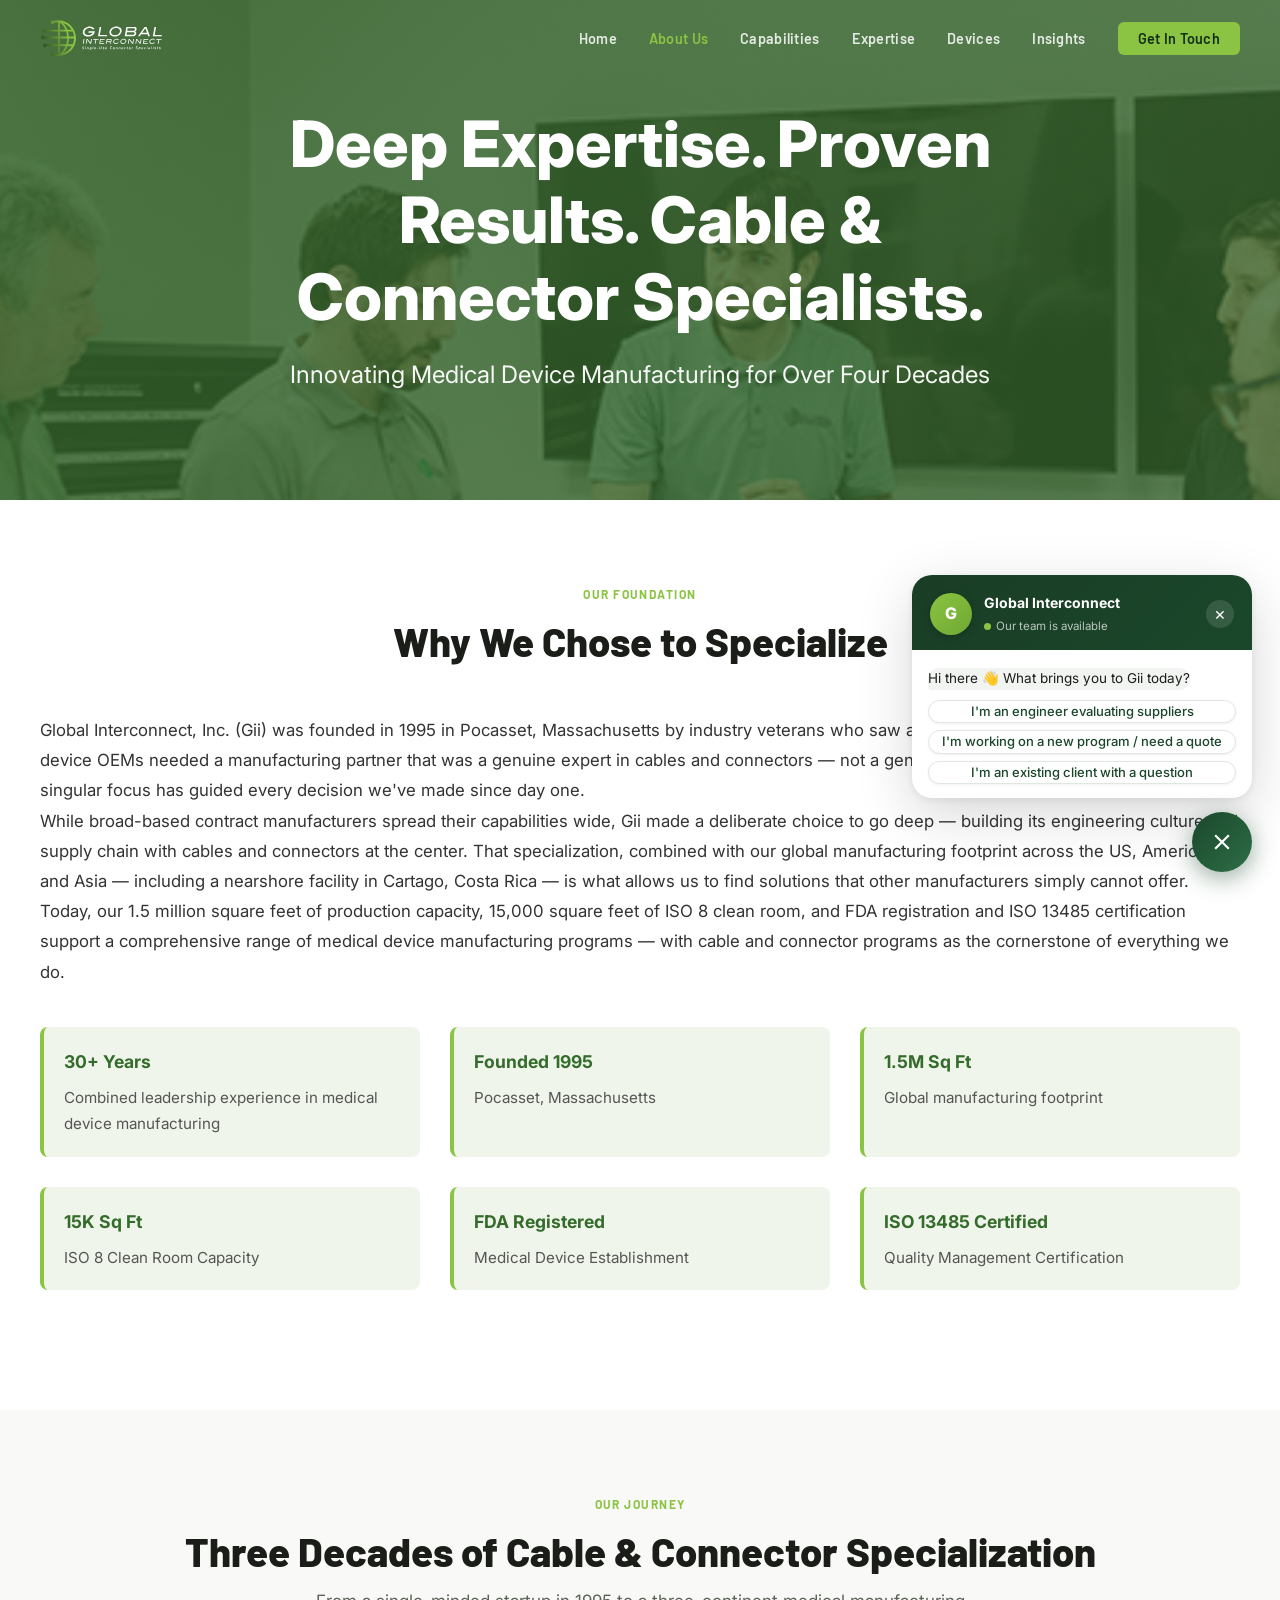
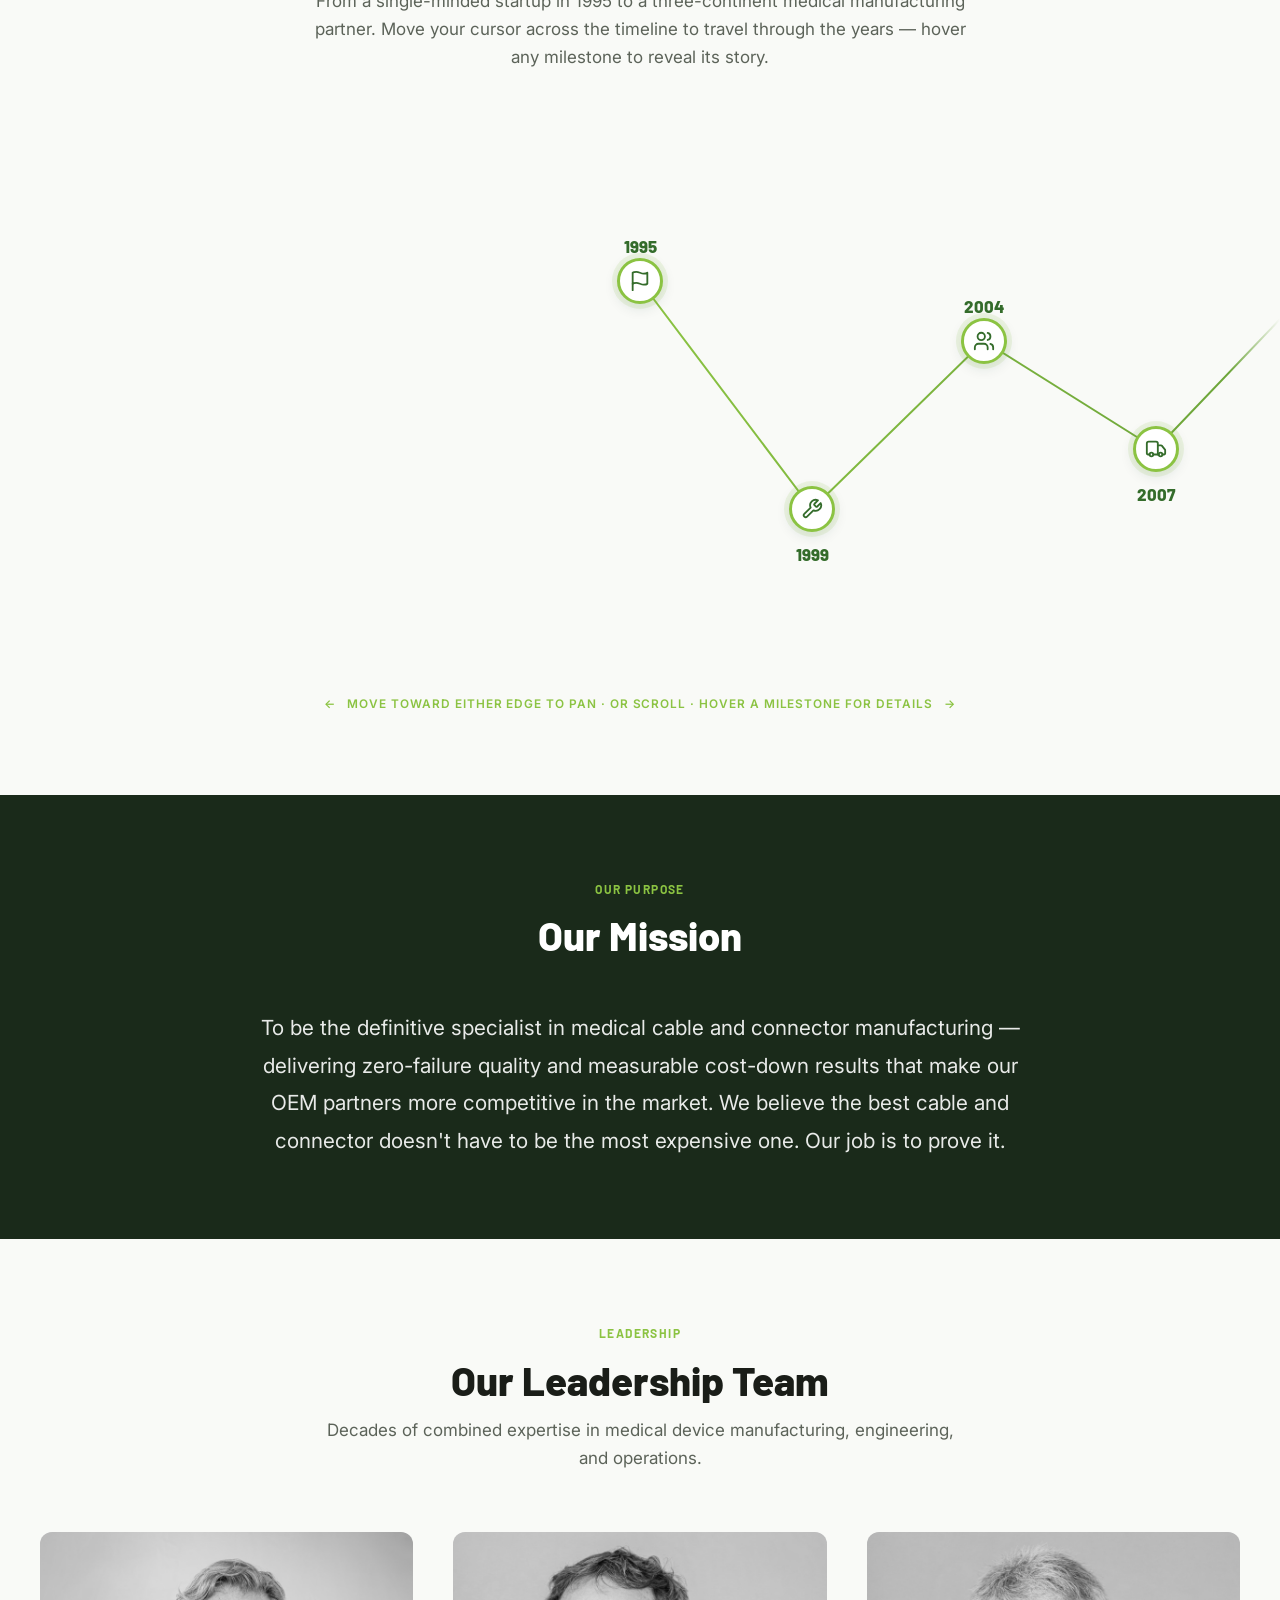
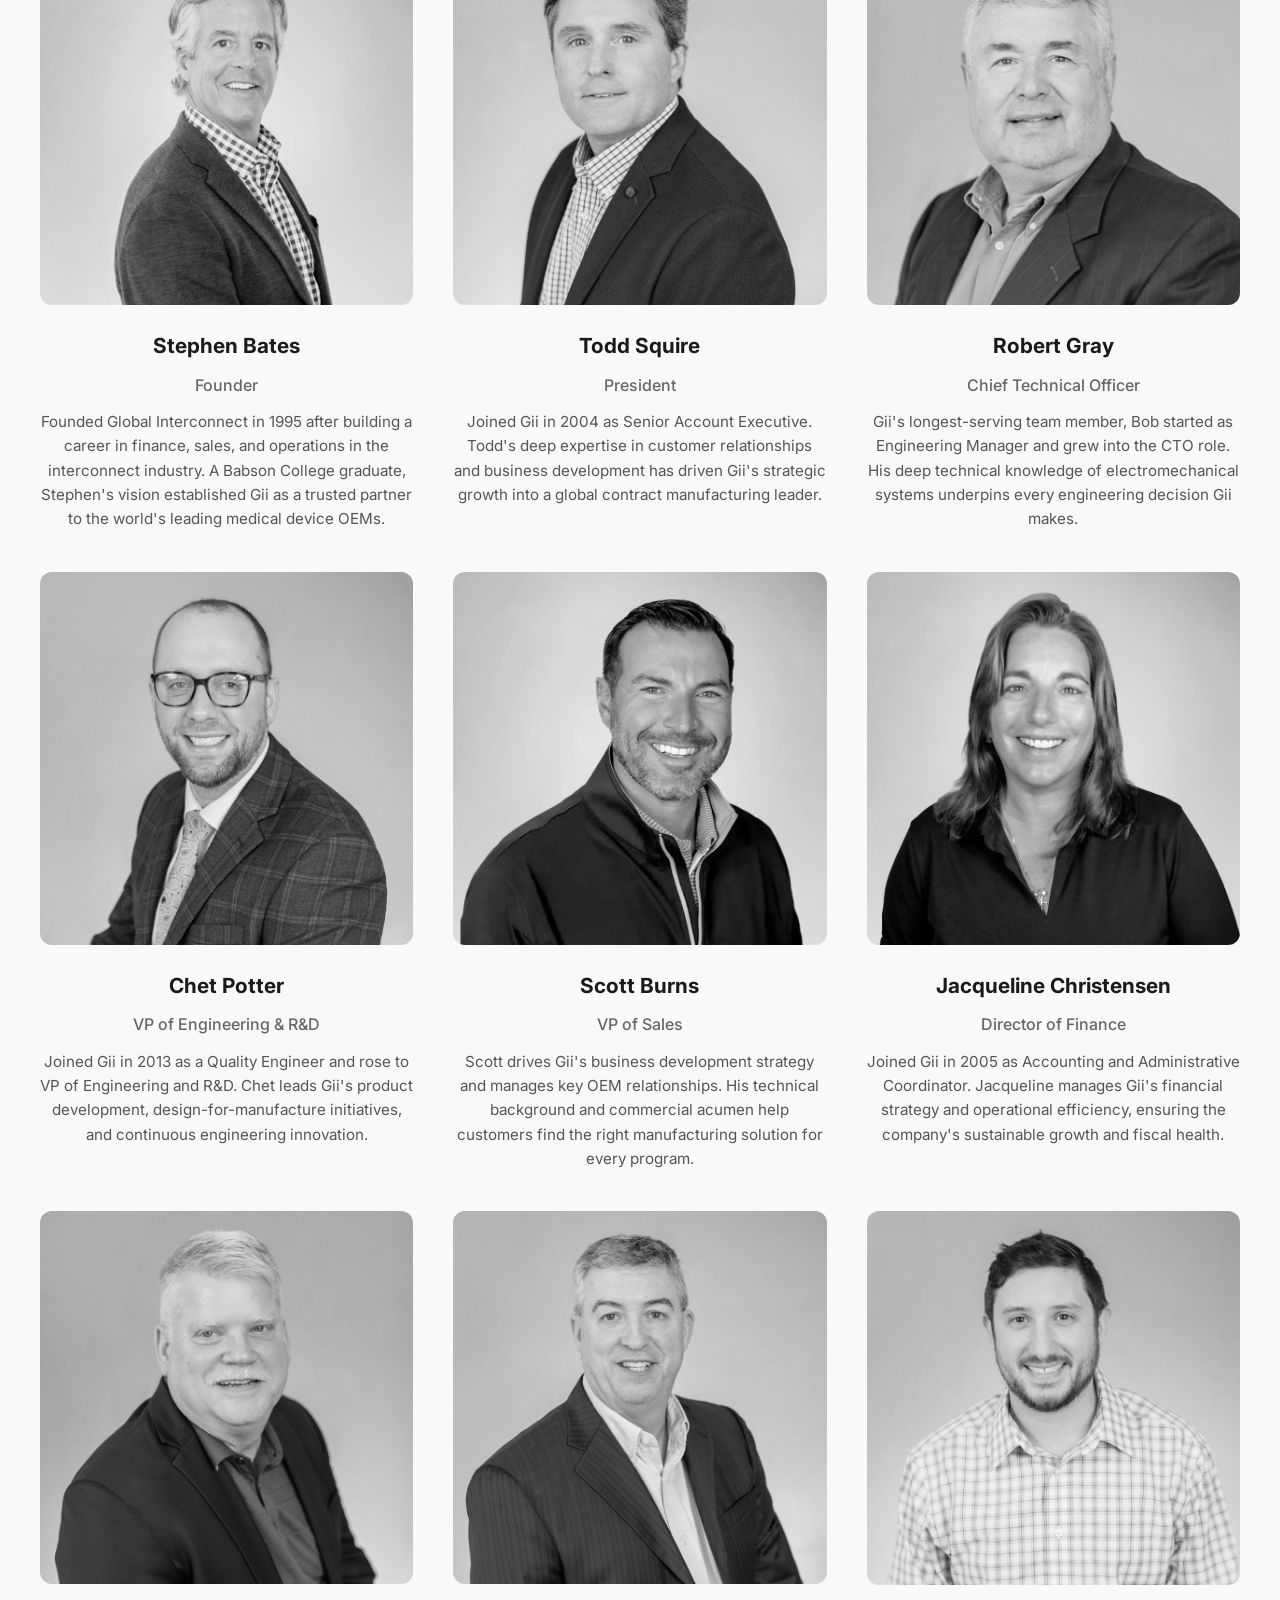
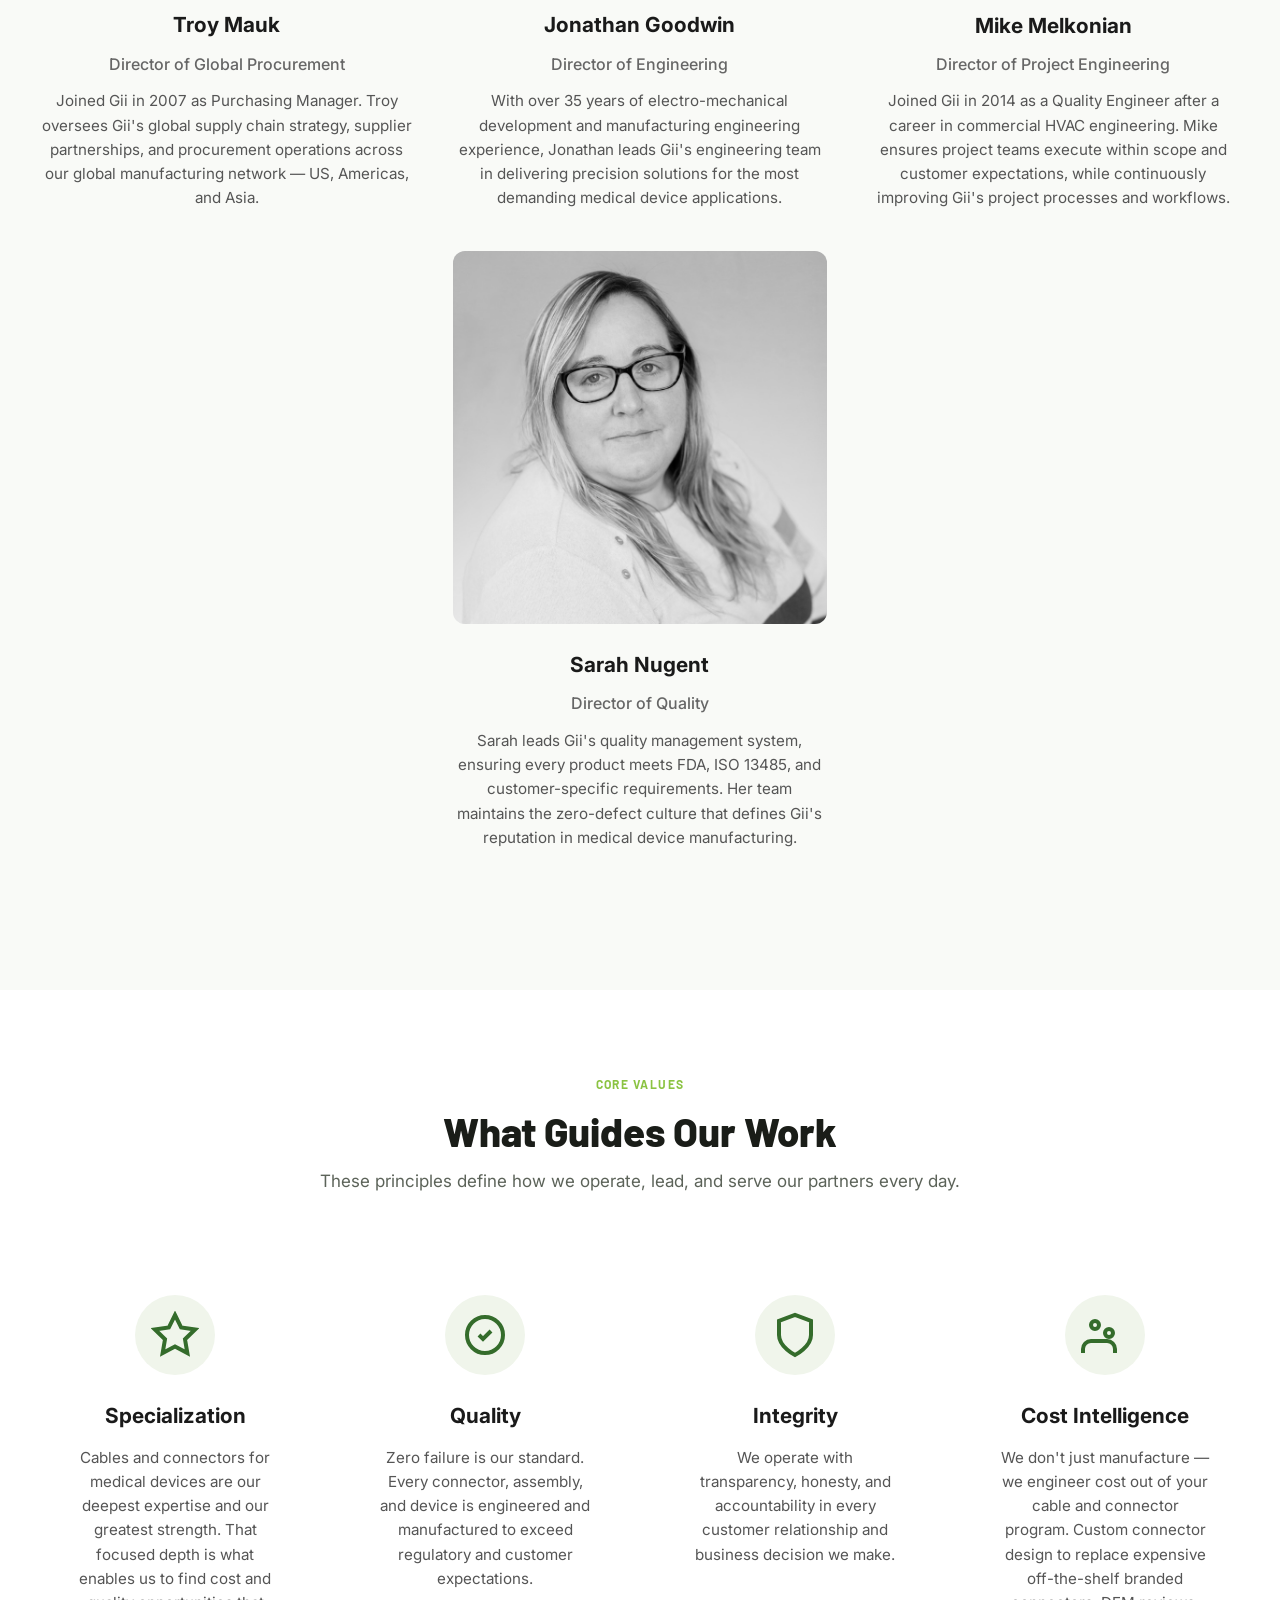
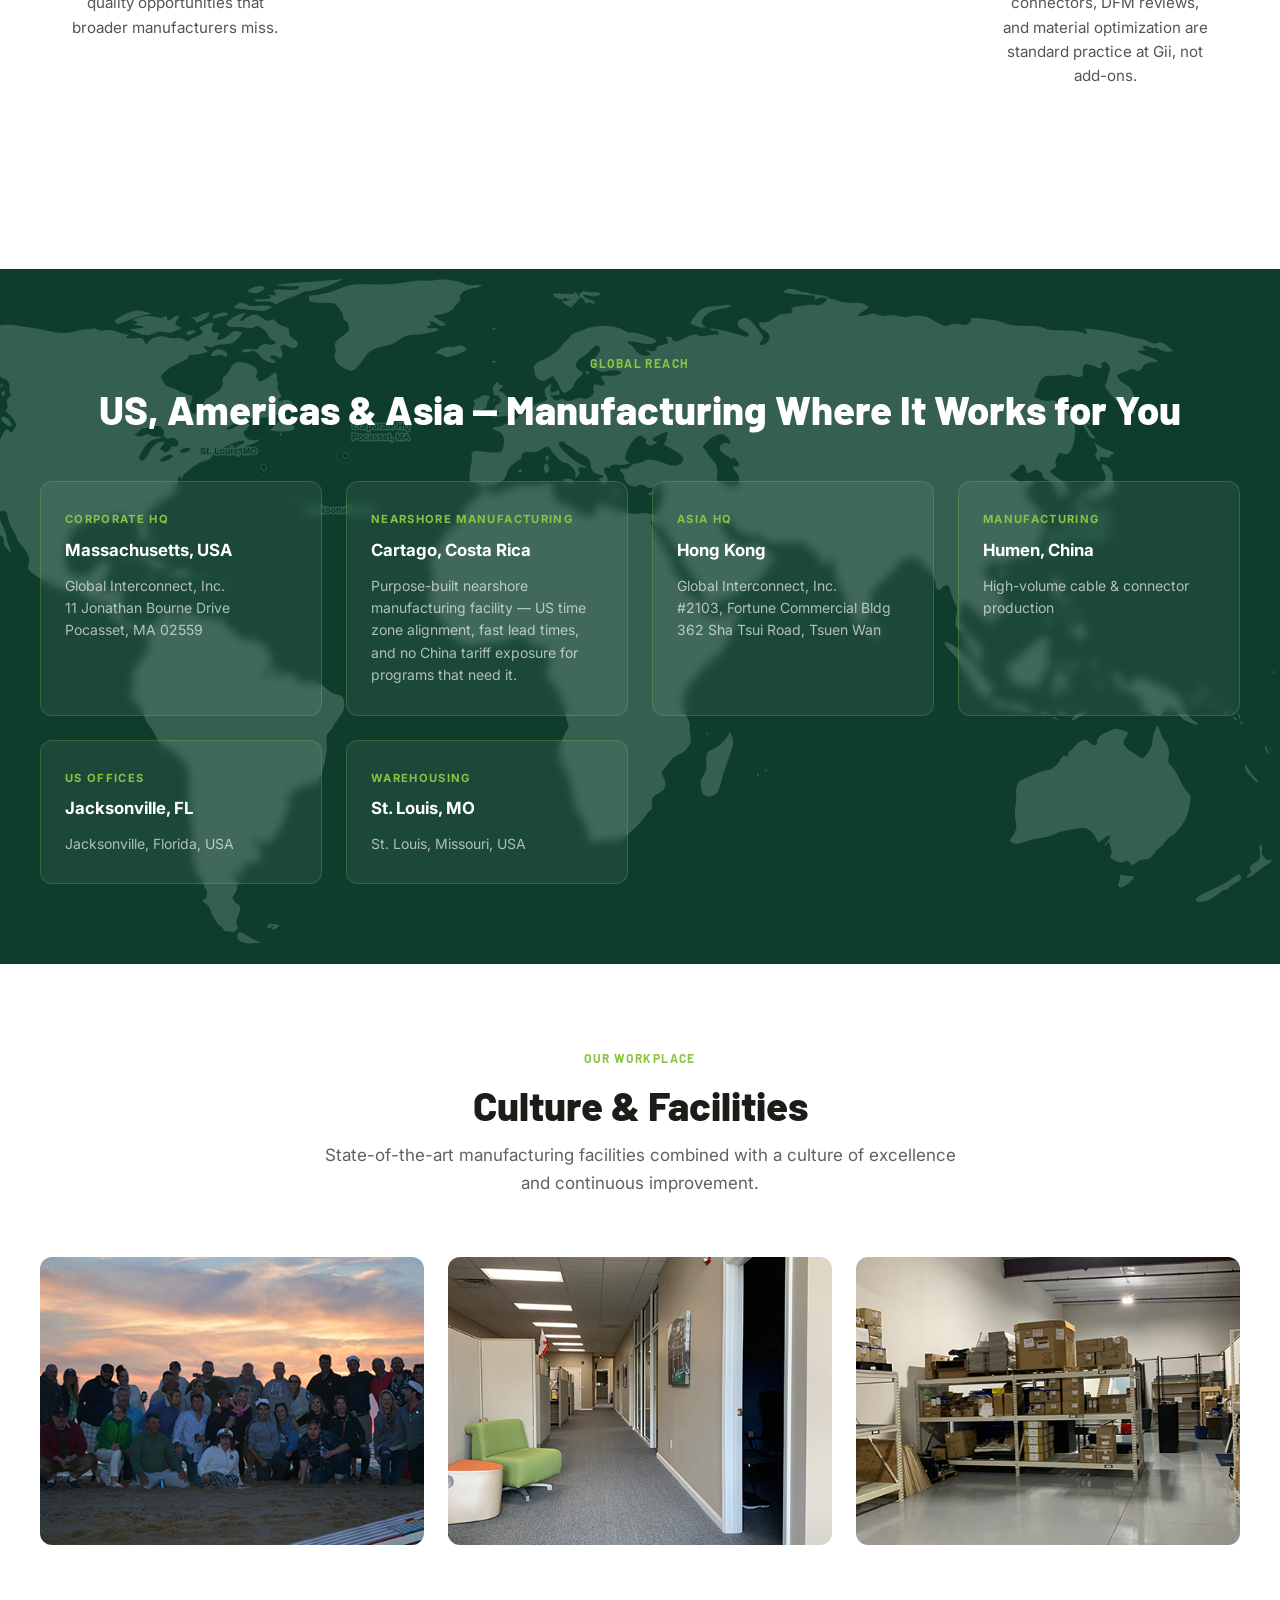
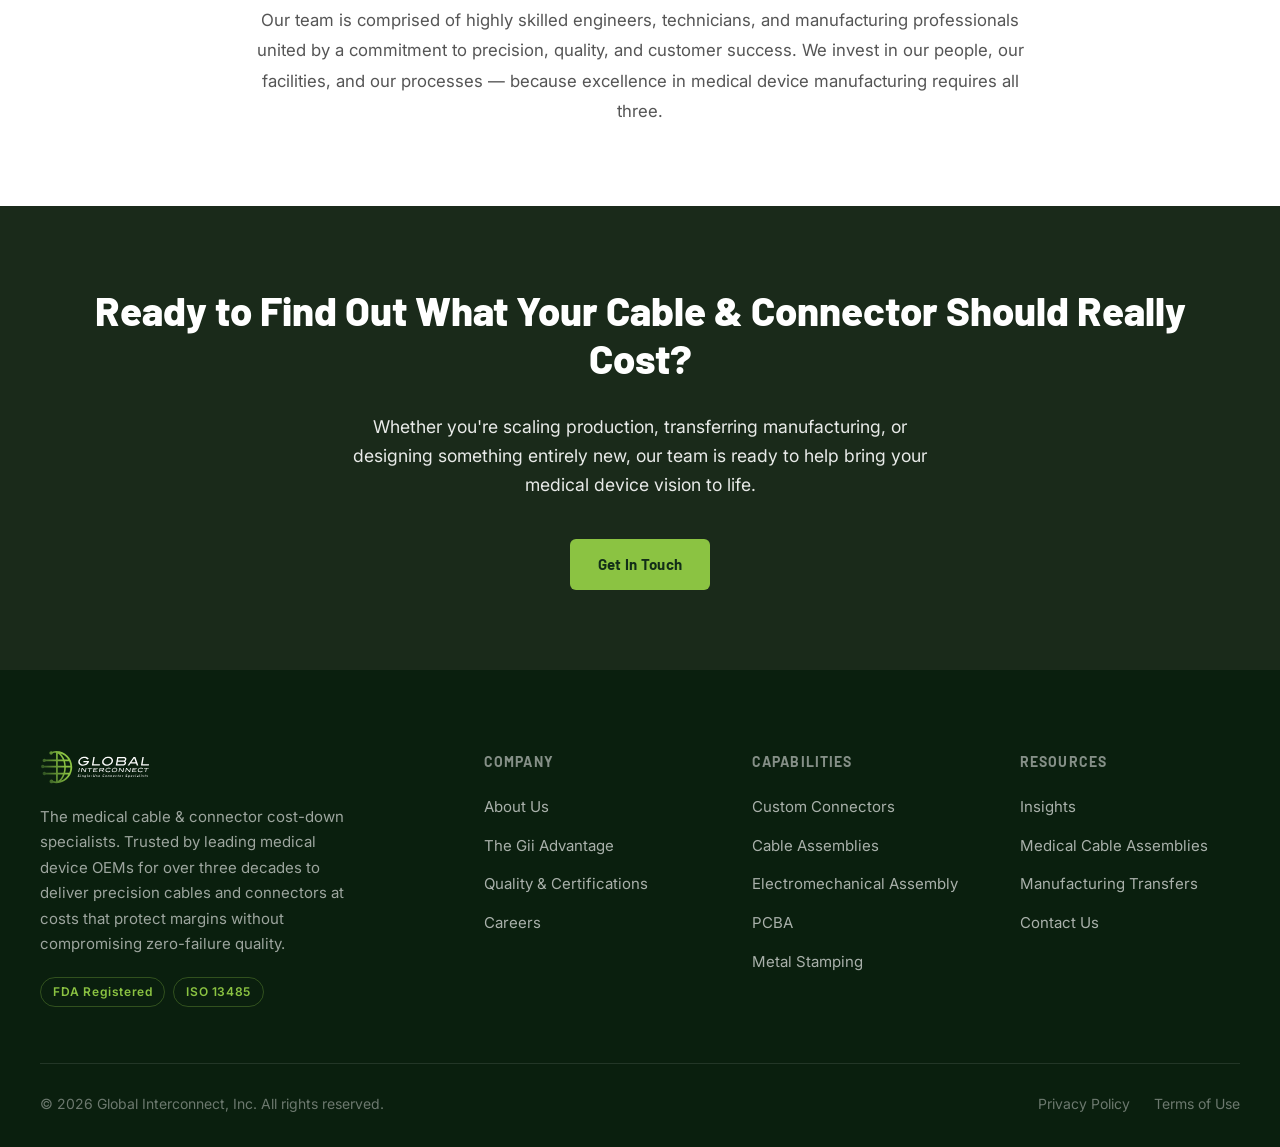
==== about.html @ 0964c1fb "Update about.html" ====
<!DOCTYPE html>
<html lang="en">
<head>
  <meta charset="UTF-8" />
  <meta name="viewport" content="width=device-width, initial-scale=1.0" />
  <meta name="description" content="About Global Interconnect, Inc. (Gii) — 30+ years engineering custom medical cables and connectors for leading OEMs. FDA-registered, ISO 13485 certified. US engineering, nearshore Costa Rica, and Asia manufacturing." />
  <title>About Us | Global Interconnect, Inc. | Medical Cable &amp; Connector Specialists</title>
  <!-- Open Graph -->
  <meta property="og:type"        content="website" />
  <meta property="og:site_name"   content="Global Interconnect, Inc." />
  <meta property="og:url"         content="https://www.globalinterconnect.com/about/" />
  <meta property="og:title"       content="About Gii | 30+ Years of Medical Cable &amp; Connector Engineering" />
  <meta property="og:description" content="Global Interconnect has spent three decades building deep specialization in medical cable and connector engineering — with US leadership, nearshore Costa Rica manufacturing, and a $7M proven track record." />
  <meta property="og:image"       content="https://www.globalinterconnect.com/assets/images/team/facility-1.jpg" />
  <!-- Twitter Card -->
  <meta name="twitter:card"        content="summary_large_image" />
  <meta name="twitter:title"       content="About Gii | Medical Cable &amp; Connector Specialists" />
  <meta name="twitter:description" content="30+ years engineering custom medical cables and connectors. FDA-registered, ISO 13485. US, Costa Rica, and Asia manufacturing." />
  <link rel="icon" type="image/png" href="assets/images/favicon.png" />
  <link rel="stylesheet" href="assets/css/style.css" />
  <link rel="preconnect" href="https://fonts.googleapis.com" />
  <link rel="preconnect" href="https://fonts.gstatic.com" crossorigin />
  <link href="https://fonts.googleapis.com/css2?family=Inter:wght@300;400;500;600;700;800&family=Barlow:wght@400;500;600;700;800&display=swap" rel="stylesheet" />

  <style>
    /* ===== ABOUT PAGE HERO BANNER ===== */
    .about-hero {
      position: relative;
      min-height: 500px;
      display: flex;
      align-items: center;
      justify-content: center;
      text-align: center;
      color: white;
      overflow: hidden;
    }

    .about-hero::before {
      content: "";
      position: absolute;
      top: 0;
      left: 0;
      right: 0;
      bottom: 0;
      background: url("assets/images/team/company-action.jpg") center / cover no-repeat;
      background-attachment: fixed;
      z-index: 0;
    }

    .about-hero::after {
      content: "";
      position: absolute;
      top: 0;
      left: 0;
      right: 0;
      bottom: 0;
      background: linear-gradient(135deg, rgba(52, 100, 43, 0.85), rgba(52, 100, 43, 0.75));
      z-index: 1;
    }

    .about-hero-content {
      position: relative;
      z-index: 2;
      max-width: 800px;
      padding: 80px 40px;
    }

    .about-hero h1 {
      font-size: clamp(2.5rem, 8vw, 4rem);
      font-weight: 800;
      margin-bottom: 20px;
      line-height: 1.2;
    }

    .about-hero .subtitle {
      font-size: clamp(1.1rem, 3vw, 1.5rem);
      font-weight: 400;
      opacity: 0.95;
      line-height: 1.6;
    }

    /* ===== LEADERSHIP TEAM GRID ===== */
    .team-grid {
      display: grid;
      grid-template-columns: repeat(3, 1fr);
      gap: 40px;
      margin: 60px 0;
    }

    /* Center the lone last card (Sarah) */
    .team-grid .team-card:last-child:nth-child(3n + 1) {
      grid-column: 2 / 3;
    }

    .team-card {
      text-align: center;
      transition: transform 0.3s ease, box-shadow 0.3s ease;
    }

    .team-card:hover {
      transform: translateY(-8px);
    }

    .team-card-img {
      width: 100%;
      aspect-ratio: 1;
      border-radius: 12px;
      overflow: hidden;
      margin-bottom: 24px;
      background: #f0f0f0;
    }

    .team-card-img img {
      width: 100%;
      height: 100%;
      filter: grayscale(100%);
      object-fit: cover;
    }

    .team-card h3 {
      font-size: 1.3rem;
      font-weight: 700;
      margin-bottom: 8px;
      color: #1a1a1a;
    }

    .team-card .title {
      font-size: 1rem;
      color: #666;
      font-weight: 500;
      margin-bottom: 12px;
    }

    .team-card .bio {
      font-size: 0.95rem;
      color: #555;
      line-height: 1.6;
    }

    /* ===== VALUES ICON GRID ===== */
    .values-grid {
      display: grid;
      grid-template-columns: repeat(auto-fit, minmax(240px, 1fr));
      gap: 40px;
      margin: 60px 0;
    }

    .value-card {
      text-align: center;
      padding: 40px 30px;
    }

    .value-card-icon {
      width: 80px;
      height: 80px;
      margin: 0 auto 24px;
      display: flex;
      align-items: center;
      justify-content: center;
      background: #f0f5eb;
      border-radius: 50%;
    }

    .value-card-icon svg {
      width: 48px;
      height: 48px;
      color: #346c2b;
    }

    .value-card h3 {
      font-size: 1.3rem;
      font-weight: 700;
      margin-bottom: 12px;
      color: #1a1a1a;
    }

    .value-card p {
      font-size: 0.95rem;
      color: #555;
      line-height: 1.6;
    }

    /* ===== COMPANY PHOTOS GRID ===== */
    .company-photos {
      display: grid;
      grid-template-columns: repeat(auto-fit, minmax(300px, 1fr));
      gap: 24px;
      margin: 60px 0;
    }

    .photo-item {
      border-radius: 12px;
      overflow: hidden;
      aspect-ratio: 4 / 3;
      background: #f0f0f0;
    }

    .photo-item img {
      width: 100%;
      height: 100%;
      object-fit: cover;
      transition: transform 0.3s ease;
    }

    .photo-item:hover img {
      transform: scale(1.05);
    }

    /* ===== SECTION PADDING & STYLING ===== */
    .about-section {
      padding: 80px 0;
    }

    .about-section.bg-light {
      background-color: #f9faf7;
    }

    .about-section.bg-dark {
      background-color: #1a2a1a;
      color: white;
    }

    .about-section.bg-dark .section-title {
      color: white;
    }

    .about-section.bg-dark p {
      color: rgba(255, 255, 255, 0.9);
    }

    /* ===== STORY & MISSION BLOCKS ===== */
    .story-text, .mission-text {
      font-size: 1.05rem;
      line-height: 1.8;
      color: #333;
      margin-bottom: 20px;
    }

    .story-highlights, .mission-highlights {
      display: grid;
      grid-template-columns: repeat(3, 1fr);
      gap: 30px;
      margin: 40px 0;
    }

    @media (max-width: 820px) {
      .story-highlights, .mission-highlights { grid-template-columns: repeat(2, 1fr); }
    }

    @media (max-width: 520px) {
      .story-highlights, .mission-highlights { grid-template-columns: 1fr; }
    }

    .highlight-item {
      padding: 20px;
      background: #f0f5eb;
      border-radius: 8px;
      border-left: 4px solid #8BC342;
    }

    .highlight-item strong {
      color: #346c2b;
      font-size: 1.1rem;
      display: block;
      margin-bottom: 8px;
    }

    .highlight-item span {
      color: #555;
      font-size: 0.95rem;
    }

    /* ===== GLOBAL PRESENCE MAP ===== */
    .locations-section {
      background: #0e3d2e;
      padding: 80px 0;
    }

    .locations-grid {
      display: grid;
      grid-template-columns: 1fr 1.6fr;
      gap: 60px;
      align-items: center;
    }

    .locations-text .section-eyebrow { color: #8BC342; }
    .locations-text h2 { color: #fff; margin-bottom: 2rem; }

    .location-block { margin-bottom: 2rem; }
    .location-block h3 {
      font-family: 'Barlow', sans-serif;
      font-size: 1.1rem;
      font-weight: 700;
      color: #8BC342;
      margin-bottom: .2rem;
    }
    .location-block h4 {
      font-family: 'Barlow', sans-serif;
      font-size: 1.2rem;
      font-weight: 700;
      color: #fff;
      margin-bottom: .4rem;
    }
    .location-block p,
    .location-block li {
      color: rgba(255,255,255,.7);
      font-size: .9375rem;
      line-height: 1.6;
    }
    .location-block ul {
      list-style: none;
      padding: 0;
    }
    .location-block ul li::before {
      content: '▪ ';
      color: #8BC342;
      font-weight: bold;
    }

    .map-container {
      border-radius: 12px;
      overflow: hidden;
    }

    .map-img {
      width: 100%;
      height: auto;
      display: block;
    }

    @media (max-width: 900px) {
      .locations-grid { grid-template-columns: 1fr; }
    }

    /* ===== RESPONSIVE ===== */
    @media (max-width: 768px) {
      .about-hero-content {
        padding: 60px 30px;
      }

      .about-hero h1 {
        font-size: 2rem;
      }

      .team-grid {
        grid-template-columns: 1fr;
        gap: 30px;
      }

      .values-grid {
        grid-template-columns: 1fr;
        gap: 30px;
      }

      .company-photos {
        grid-template-columns: 1fr;
        gap: 16px;
      }

      .about-section {
        padding: 60px 0;
      }
    }

    /* ===== ACTIVE NAV LINK ===== */
    .nav-links li a.active {
      position: relative;
      color: #8BC342;
    }

    .nav-links li a.active::after {
      content: "";
      position: absolute;
      bottom: -8px;
      left: 0;
      right: 0;
      height: 3px;
      background-color: #8BC342;
      border-radius: 2px;
    }
  </style>
</head>
<body>

  <!-- ===== NAVIGATION ===== -->
  <header class="site-header" id="site-header">
    <nav class="nav-container">
      <a href="index.html" class="nav-logo">
        <img src="assets/images/logos/logo-white.svg" alt="Global Interconnect, Inc." class="logo-img" />
      </a>

      <button class="nav-toggle" id="nav-toggle" aria-label="Toggle navigation">
        <span></span><span></span><span></span>
      </button>

      <ul class="nav-links" id="nav-links">
        <li><a href="index.html">Home</a></li>
        <li><a href="about.html" class="active">About Us</a></li>
        <li><a href="capabilities.html">Capabilities</a></li>
        <li><a href="expertise.html">Expertise</a></li>
        <li><a href="devices.html">Devices</a></li>
        <li><a href="insights.html">Insights</a></li>
        <li><a href="index.html#contact" class="nav-cta">Get In Touch</a></li>
      </ul>
    </nav>
  </header>

  <!-- ===== ABOUT HERO BANNER ===== -->
  <section class="about-hero">
    <div class="about-hero-content">
      <h1>Deep Expertise. Proven Results. Cable &amp; Connector Specialists.</h1>
      <p class="subtitle">Innovating Medical Device Manufacturing for Over Four Decades</p>
    </div>
  </section>

  <!-- ===== OUR STORY ===== -->
  <section class="about-section">
    <div class="container">
      <div class="section-header" style="text-align: center; margin-bottom: 50px;">
        <span class="section-eyebrow">Our Foundation</span>
        <h2 class="section-title">Why We Chose to Specialize</h2>
      </div>

      <div class="story-text">
        <p>Global Interconnect, Inc. (Gii) was founded in 1995 in Pocasset, Massachusetts by industry veterans who saw a gap the market wasn't filling: medical device OEMs needed a manufacturing partner that was a genuine expert in cables and connectors — not a generalist who happened to build them. That singular focus has guided every decision we've made since day one.</p>

        <p>While broad-based contract manufacturers spread their capabilities wide, Gii made a deliberate choice to go deep — building its engineering culture and supply chain with cables and connectors at the center. That specialization, combined with our global manufacturing footprint across the US, Americas, and Asia — including a nearshore facility in Cartago, Costa Rica — is what allows us to find solutions that other manufacturers simply cannot offer. Today, our 1.5 million square feet of production capacity, 15,000 square feet of ISO 8 clean room, and FDA registration and ISO 13485 certification support a comprehensive range of medical device manufacturing programs — with cable and connector programs as the cornerstone of everything we do.</p>
      </div>

      <div class="story-highlights">
        <div class="highlight-item">
          <strong>30+ Years</strong>
          <span>Combined leadership experience in medical device manufacturing</span>
        </div>
        <div class="highlight-item">
          <strong>Founded 1995</strong>
          <span>Pocasset, Massachusetts</span>
        </div>
        <div class="highlight-item">
          <strong>1.5M Sq Ft</strong>
          <span>Global manufacturing footprint</span>
        </div>
        <div class="highlight-item">
          <strong>15K Sq Ft</strong>
          <span>ISO 8 Clean Room Capacity</span>
        </div>
        <div class="highlight-item">
          <strong>FDA Registered</strong>
          <span>Medical Device Establishment</span>
        </div>
        <div class="highlight-item">
          <strong>ISO 13485 Certified</strong>
          <span>Quality Management Certification</span>
        </div>
      </div>
    </div>
  </section>

  <!-- ===== OUR JOURNEY (INTERACTIVE TIMELINE) ===== -->
  <section class="about-section bg-light tl-h-section" id="our-journey">
    <style>
      /* ===== HORIZONTAL "MOUNTAIN RANGE" TIMELINE ===== */
      .tl-h-section .section-header { text-align:center; margin-bottom:18px; }

      .tl-h-viewport {
        position: relative;
        width: 100%;
        height: 600px;
        overflow: hidden;
        cursor: ew-resize;
        -webkit-mask-image: linear-gradient(90deg, transparent 0, #000 4%, #000 96%, transparent 100%);
                mask-image: linear-gradient(90deg, transparent 0, #000 4%, #000 96%, transparent 100%);
      }
      .tl-h-track {
        position: relative;
        height: 100%;
        white-space: nowrap;
        will-change: transform;
        padding: 0 80px;
      }
      /* vertical spine only used on mobile */
      .tl-h-track::before { content:""; display:none; }

      /* SVG connecting line (mountain range) */
      .tl-h-line {
        position: absolute;
        top: 0; left: 0;
        z-index: 1;
        pointer-events: none;
        overflow: visible;
      }

      .tl-h-item {
        position: relative;
        display: inline-block;
        vertical-align: top;
        width: 168px;
        height: 100%;
        white-space: normal;
        text-align: center;
        outline: none;
      }
      .tl-h-item.lvl-up   { --y: 40%; }
      .tl-h-item.lvl-down { --y: 66%; }

      /* node with icon */
      .tl-h-node {
        position: absolute;
        top: var(--y);
        left: 50%;
        width: 46px; height: 46px;
        transform: translate(-50%, -50%);
        border-radius: 50%;
        background: #fff;
        border: 3px solid #8BC342;
        box-shadow: 0 4px 14px rgba(14,61,46,0.12), 0 0 0 5px rgba(139,195,66,0.12);
        display: flex; align-items: center; justify-content: center;
        z-index: 3;
        transition: transform 0.25s ease, background 0.25s ease, border-color 0.25s ease, box-shadow 0.25s ease;
      }
      .tl-h-node svg {
        width: 22px; height: 22px;
        fill: none; stroke: #346c2b; stroke-width: 2;
        stroke-linecap: round; stroke-linejoin: round;
        transition: stroke 0.25s ease;
      }

      .tl-h-year {
        position: absolute;
        left: 0; right: 0;
        text-align: center;
        font-family: 'Barlow', sans-serif;
        font-weight: 800;
        font-size: 1.05rem;
        color: #346c2b;
        z-index: 2;
        transition: color 0.25s ease;
      }
      .lvl-up   .tl-h-year { top: calc(var(--y) - 48px); }
      .lvl-down .tl-h-year { top: calc(var(--y) + 32px); }

      /* expanding card (hover only) */
      .tl-h-card {
        position: absolute;
        left: 50%;
        width: 300px;
        background: #fff;
        border-radius: 12px;
        border: 1px solid #eef1ea;
        box-shadow: 0 16px 38px rgba(14,61,46,0.18);
        padding: 18px 20px;
        text-align: left;
        opacity: 0; visibility: hidden; pointer-events: none;
        transform: translateX(-50%);
        translate: 0 8px;
        transition: opacity 0.28s ease, translate 0.28s ease, visibility 0.28s;
        z-index: 5;
      }
      .lvl-up   .tl-h-card { top: calc(var(--y) + 40px); border-top: 4px solid #346c2b; }
      .lvl-down .tl-h-card { bottom: calc(100% - var(--y) + 40px); border-bottom: 4px solid #346c2b; }

      .tl-h-card::after {
        content: "";
        position: absolute;
        left: 50%;
        transform: translateX(-50%) rotate(45deg);
        width: 14px; height: 14px;
        background: #fff;
      }
      .lvl-up   .tl-h-card::after { top: -8px; border-left: 1px solid #eef1ea; border-top: 1px solid #eef1ea; }
      .lvl-down .tl-h-card::after { bottom: -8px; border-right: 1px solid #eef1ea; border-bottom: 1px solid #eef1ea; }

      /* edge alignment so cards never clip */
      .tl-h-item.align-start .tl-h-card { left: 0;   transform: translateX(0); }
      .tl-h-item.align-end   .tl-h-card { left: auto; right: 0; transform: translateX(0); }
      .tl-h-item.align-start .tl-h-card::after { left: 28px; transform: rotate(45deg); }
      .tl-h-item.align-end   .tl-h-card::after { left: auto; right: 28px; transform: rotate(45deg); }

      .tl-h-year-badge {
        display:inline-block; font-family:'Barlow',sans-serif; font-weight:800;
        font-size:.8rem; letter-spacing:.04em; color:#fff; background:#346c2b;
        padding:3px 12px; border-radius:20px; margin-bottom:9px;
      }
      .tl-h-card-title { font-family:'Barlow',sans-serif; font-size:1.05rem; font-weight:700; color:#1a2a1a; margin:0 0 7px; line-height:1.3; }
      .tl-h-card-detail { font-size:.85rem; color:#444; line-height:1.6; margin:0; }

      /* hover / focus reveal */
      .tl-h-item:hover .tl-h-node,
      .tl-h-item:focus-within .tl-h-node {
        transform: translate(-50%,-50%) scale(1.14);
        background:#346c2b; border-color:#346c2b;
        box-shadow:0 8px 22px rgba(14,61,46,0.24), 0 0 0 6px rgba(52,108,43,0.18);
      }
      .tl-h-item:hover .tl-h-node svg,
      .tl-h-item:focus-within .tl-h-node svg { stroke:#fff; }
      .tl-h-item:hover .tl-h-year,
      .tl-h-item:focus-within .tl-h-year { color:#1a2a1a; }
      .tl-h-item:hover .tl-h-card,
      .tl-h-item:focus-within .tl-h-card {
        opacity:1; visibility:visible; translate:0 0;
      }

      .tl-h-viewport.is-panning .tl-h-card { opacity:0 !important; visibility:hidden !important; }

      .tl-h-today .tl-h-node { background:#8BC342; border-color:#346c2b; }
      .tl-h-today .tl-h-node svg { stroke:#fff; }

      .tl-h-scrollhint {
        text-align:center; margin-top:6px;
        font-size:.74rem; letter-spacing:.08em; text-transform:uppercase;
        color:#8BC342; font-weight:600;
      }

      /* ===== MOBILE / TABLET: revert to vertical ===== */
      @media (max-width: 820px) {
        .tl-h-scrollhint { display:none; }
        .tl-h-line { display:none !important; }
        .tl-h-viewport {
          height:auto; overflow:visible; cursor:auto;
          -webkit-mask-image:none; mask-image:none;
        }
        .tl-h-track {
          transform:none !important; white-space:normal; padding:10px 0 0; height:auto;
        }
        .tl-h-track::before {
          display:block; position:absolute; top:0; bottom:0; left:24px;
          width:4px; height:auto; border-radius:4px;
          background:linear-gradient(180deg,#8BC342 0%,#346c2b 100%);
        }
        .tl-h-item, .tl-h-item.lvl-up, .tl-h-item.lvl-down {
          display:block; width:100%; height:auto; text-align:left;
          padding:0 0 30px 60px; --y:0;
        }
        .tl-h-node { top:4px; left:3px; transform:none; width:40px; height:40px; }
        .tl-h-item:hover .tl-h-node, .tl-h-item:focus-within .tl-h-node { transform:scale(1.08); }
        .tl-h-year, .lvl-up .tl-h-year, .lvl-down .tl-h-year {
          position:static; text-align:left; font-size:1rem; margin-bottom:4px;
        }
        .tl-h-card, .lvl-up .tl-h-card, .lvl-down .tl-h-card {
          position:static; opacity:1; visibility:visible; pointer-events:auto;
          transform:none !important; translate:none !important; width:auto;
          top:auto; bottom:auto; margin-top:6px;
          box-shadow:0 4px 16px rgba(14,61,46,0.08);
          border:1px solid #eef1ea; border-left:4px solid #346c2b;
        }
        .tl-h-card::after { display:none; }
        .tl-h-card-detail { font-size:.9rem; }
      }
    </style>

    <div class="container">
      <div class="section-header">
        <span class="section-eyebrow">Our Journey</span>
        <h2 class="section-title">Three Decades of Cable &amp; Connector Specialization</h2>
        <p class="section-desc">From a single-minded startup in 1995 to a three-continent medical manufacturing partner. Move your cursor across the timeline to travel through the years — hover any milestone to reveal its story.</p>
      </div>
    </div>

    <div class="tl-h-viewport" id="tlViewport" aria-label="Company history timeline">
      <div class="tl-h-track" id="tlTrack">
        <svg class="tl-h-line" id="tlLine" preserveAspectRatio="none" xmlns="http://www.w3.org/2000/svg">
          <defs>
            <linearGradient id="tlGrad" x1="0" y1="0" x2="1" y2="0">
              <stop offset="0" stop-color="#8BC342"/>
              <stop offset="1" stop-color="#346c2b"/>
            </linearGradient>
          </defs>
          <polyline id="tlPoly" fill="none" stroke="url(#tlGrad)" stroke-width="2"
                    stroke-linecap="round" stroke-linejoin="round"/>
        </svg>
        <div class="tl-h-item lvl-up" style="--y: 32%" tabindex="0">
          <div class="tl-h-card">
            <span class="tl-h-year-badge">1995</span>
            <h3 class="tl-h-card-title">A Specialist Is Born</h3>
            <p class="tl-h-card-detail">After a career spanning commercial lending, finance, sales, and operations in the interconnect industry, Babson College graduate Stephen Bates makes a deliberate bet: rather than be a generalist contract manufacturer, Gii would go deep on the one thing OEMs struggled to source well — custom cables and connectors. That focused identity has guided every decision since.</p>
          </div>
          <span class="tl-h-node"><svg viewBox="0 0 24 24" aria-hidden="true"><path d="M4 15s1-1 4-1 5 2 8 2 4-1 4-1V3s-1 1-4 1-5-2-8-2-4 1-4 1z"/><line x1="4" y1="22" x2="4" y2="15"/></svg></span>
          <span class="tl-h-year">1995</span>
        </div>
        <div class="tl-h-item lvl-down" style="--y: 70%" tabindex="0">
          <div class="tl-h-card">
            <span class="tl-h-year-badge">1999</span>
            <h3 class="tl-h-card-title">Building Engineering Depth</h3>
            <p class="tl-h-card-detail">Gii's longest-serving team member, Bob would go on to become Chief Technology Officer. His arrival anchored the company's electromechanical engineering discipline — the technical backbone that lets Gii design custom connectors and assemblies rather than simply build to print.</p>
          </div>
          <span class="tl-h-node"><svg viewBox="0 0 24 24" aria-hidden="true"><path d="M14.7 6.3a1 1 0 0 0 0 1.4l1.6 1.6a1 1 0 0 0 1.4 0l3.77-3.77a6 6 0 0 1-7.94 7.94l-6.91 6.91a2.12 2.12 0 0 1-3-3l6.91-6.91a6 6 0 0 1 7.94-7.94l-3.76 3.76z"/></svg></span>
          <span class="tl-h-year">1999</span>
        </div>
        <div class="tl-h-item lvl-up" style="--y: 42%" tabindex="0">
          <div class="tl-h-card">
            <span class="tl-h-year-badge">2004</span>
            <h3 class="tl-h-card-title">Deepening OEM Partnerships</h3>
            <p class="tl-h-card-detail">As demand from medical device OEMs grew, Gii invested in the commercial relationships that would carry it from a regional New England shop toward a global manufacturing partner — building the long-term, consultative customer model the company is known for today.</p>
          </div>
          <span class="tl-h-node"><svg viewBox="0 0 24 24" aria-hidden="true"><path d="M16 21v-2a4 4 0 0 0-4-4H6a4 4 0 0 0-4 4v2"/><circle cx="9" cy="7" r="4"/><path d="M22 21v-2a4 4 0 0 0-3-3.87"/><path d="M16 3.13a4 4 0 0 1 0 7.75"/></svg></span>
          <span class="tl-h-year">2004</span>
        </div>
        <div class="tl-h-item lvl-down" style="--y: 60%" tabindex="0">
          <div class="tl-h-card">
            <span class="tl-h-year-badge">2007</span>
            <h3 class="tl-h-card-title">A Global Supply Chain</h3>
            <p class="tl-h-card-detail">With purpose-built procurement leadership in place, Gii extended its sourcing and logistics across borders — laying the groundwork for the global manufacturing network that lets the company match each program to the right facility and cost structure.</p>
          </div>
          <span class="tl-h-node"><svg viewBox="0 0 24 24" aria-hidden="true"><path d="M14 18V6a2 2 0 0 0-2-2H4a2 2 0 0 0-2 2v11a1 1 0 0 0 1 1h2"/><path d="M15 18H9"/><path d="M19 18h2a1 1 0 0 0 1-1v-3.65a1 1 0 0 0-.22-.62l-3.48-4.35A1 1 0 0 0 17.52 8H14"/><circle cx="7" cy="18" r="2"/><circle cx="17" cy="18" r="2"/></svg></span>
          <span class="tl-h-year">2007</span>
        </div>
        <div class="tl-h-item lvl-up" style="--y: 30%" tabindex="0">
          <div class="tl-h-card">
            <span class="tl-h-year-badge">Late 2000s</span>
            <h3 class="tl-h-card-title">Going Truly Global</h3>
            <p class="tl-h-card-detail">Asia operations gave Gii high-volume cable and connector manufacturing capacity alongside its US engineering base — the combination that turned “Global” in the company's name into an operational reality spanning multiple continents.</p>
          </div>
          <span class="tl-h-node"><svg viewBox="0 0 24 24" aria-hidden="true"><circle cx="12" cy="12" r="10"/><path d="M12 2a14.5 14.5 0 0 0 0 20 14.5 14.5 0 0 0 0-20"/><path d="M2 12h20"/></svg></span>
          <span class="tl-h-year">Late 2000s</span>
        </div>
        <div class="tl-h-item lvl-down" style="--y: 72%" tabindex="0">
          <div class="tl-h-card">
            <span class="tl-h-year-badge">2011</span>
            <h3 class="tl-h-card-title">A Deeper Purpose</h3>
            <p class="tl-h-card-detail">In April 2011, Stephen's son Charlie passed away unexpectedly from SUDEP (Sudden Unexpected Death in Epilepsy). The loss became a lasting source of purpose — sharpening Gii's focus on energy-based and diagnostic medical devices and on manufacturing work that ultimately serves patients.</p>
          </div>
          <span class="tl-h-node"><svg viewBox="0 0 24 24" aria-hidden="true"><path d="M19 14c1.49-1.46 3-3.21 3-5.5A5.5 5.5 0 0 0 16.5 3c-1.76 0-3 .5-4.5 2-1.5-1.5-2.74-2-4.5-2A5.5 5.5 0 0 0 2 8.5c0 2.3 1.5 4.05 3 5.5l7 7Z"/></svg></span>
          <span class="tl-h-year">2011</span>
        </div>
        <div class="tl-h-item lvl-up" style="--y: 44%" tabindex="0">
          <div class="tl-h-card">
            <span class="tl-h-year-badge">2013</span>
            <h3 class="tl-h-card-title">Scaling Quality &amp; R&amp;D</h3>
            <p class="tl-h-card-detail">As programs grew more complex, Gii formalized engineering processes and project structures across its US and China sites — co-developing new technologies and reinforcing the ISO 13485 quality systems that medical OEMs require.</p>
          </div>
          <span class="tl-h-node"><svg viewBox="0 0 24 24" aria-hidden="true"><path d="M4.5 3h15"/><path d="M6 3v16a2 2 0 0 0 2 2h8a2 2 0 0 0 2-2V3"/><path d="M6 14h12"/></svg></span>
          <span class="tl-h-year">2013</span>
        </div>
        <div class="tl-h-item lvl-down" style="--y: 62%" tabindex="0">
          <div class="tl-h-card">
            <span class="tl-h-year-badge">2017</span>
            <h3 class="tl-h-card-title">Quality Leadership Matures</h3>
            <p class="tl-h-card-detail">With dedicated quality leadership, Gii reinforced the zero-defect culture that defines its reputation — balancing strict FDA and ISO 13485 requirements against the real-world needs of demanding medical device programs.</p>
          </div>
          <span class="tl-h-node"><svg viewBox="0 0 24 24" aria-hidden="true"><path d="M20 13c0 5-3.5 7.5-7.66 8.95a1 1 0 0 1-.67-.01C7.5 20.5 4 18 4 13V6a1 1 0 0 1 1-1c2 0 4.5-1.2 6.24-2.72a1.17 1.17 0 0 1 1.52 0C14.5 3.8 17 5 19 5a1 1 0 0 1 1 1z"/><path d="m9 12 2 2 4-4"/></svg></span>
          <span class="tl-h-year">2017</span>
        </div>
        <div class="tl-h-item lvl-up" style="--y: 36%" tabindex="0">
          <div class="tl-h-card">
            <span class="tl-h-year-badge">2019</span>
            <h3 class="tl-h-card-title">Nearshore in Costa Rica</h3>
            <p class="tl-h-card-detail">Through a nearshore partnership in Cartago, Gii added US time-zone-aligned manufacturing with fast lead times and reduced tariff exposure — giving OEMs a flexible alternative to Asia-only production without sacrificing cost or quality.</p>
          </div>
          <span class="tl-h-node"><svg viewBox="0 0 24 24" aria-hidden="true"><path d="M20 10c0 6-8 12-8 12s-8-6-8-12a8 8 0 0 1 16 0z"/><circle cx="12" cy="10" r="3"/></svg></span>
          <span class="tl-h-year">2019</span>
        </div>
        <div class="tl-h-item lvl-down" style="--y: 68%" tabindex="0">
          <div class="tl-h-card">
            <span class="tl-h-year-badge">2023</span>
            <h3 class="tl-h-card-title">A Renewed Identity</h3>
            <p class="tl-h-card-detail">A new brand and website reframed Gii's story around the outcomes OEMs care about most — supply chain consolidation, strategic cost-down, and faster time to revenue — all powered by deep cable and connector specialization.</p>
          </div>
          <span class="tl-h-node"><svg viewBox="0 0 24 24" aria-hidden="true"><path d="M12 3l1.9 5.8a2 2 0 0 0 1.3 1.3L21 12l-5.8 1.9a2 2 0 0 0-1.3 1.3L12 21l-1.9-5.8a2 2 0 0 0-1.3-1.3L3 12l5.8-1.9a2 2 0 0 0 1.3-1.3z"/></svg></span>
          <span class="tl-h-year">2023</span>
        </div>
        <div class="tl-h-item lvl-up tl-h-today" style="--y: 40%" tabindex="0">
          <div class="tl-h-card">
            <span class="tl-h-year-badge">Today</span>
            <h3 class="tl-h-card-title">Three Continents, One Specialty</h3>
            <p class="tl-h-card-detail">FDA-registered and ISO 13485 certified, Gii now spans corporate engineering in Massachusetts, nearshore manufacturing in Costa Rica, and high-volume production in Asia — and recently added a Chief Medical Officer to deepen its clinical perspective. Three decades on, cables and connectors remain the cornerstone of everything Gii builds.</p>
          </div>
          <span class="tl-h-node"><svg viewBox="0 0 24 24" aria-hidden="true"><path d="M6 9H4.5a2.5 2.5 0 0 1 0-5H6"/><path d="M18 9h1.5a2.5 2.5 0 0 0 0-5H18"/><path d="M4 22h16"/><path d="M10 14.66V17c0 .55-.47.98-.97 1.21C7.85 18.75 7 20.24 7 22"/><path d="M14 14.66V17c0 .55.47.98.97 1.21C16.15 18.75 17 20.24 17 22"/><path d="M18 2H6v7a6 6 0 0 0 12 0V2Z"/></svg></span>
          <span class="tl-h-year">Today</span>
        </div>
      </div>
    </div>
    <p class="tl-h-scrollhint">&larr; &nbsp; Move toward either edge to pan &middot; or scroll &middot; hover a milestone for details &nbsp; &rarr;</p>

    <script>
      (function () {
        var viewport = document.getElementById('tlViewport');
        var track = document.getElementById('tlTrack');
        var svg = document.getElementById('tlLine');
        var poly = document.getElementById('tlPoly');
        if (!viewport || !track) return;
        var items = track.querySelectorAll('.tl-h-item');
        var mq = window.matchMedia('(min-width: 821px) and (pointer: fine)');
        var offset = 0, velocity = 0;

        function maxScroll() { return Math.max(0, track.scrollWidth - viewport.clientWidth); }
        function clamp(v) { return Math.max(0, Math.min(maxScroll(), v)); }
        function apply() { track.style.transform = 'translateX(' + (-offset) + 'px)'; }

        // Edge-zone panning: a calm dead zone in the middle (for reading / hovering
        // dots) and gentle, speed-based scrolling only as the cursor nears an edge.
        function onMove(e) {
          if (!mq.matches) { velocity = 0; return; }
          var rect = viewport.getBoundingClientRect();
          var x = (e.clientX - rect.left) / rect.width;     // 0..1
          var dead = 0.18, maxSpeed = 13;                   // center 0.32..0.68 stays still
          if (x < 0.5 - dead) {
            var t = (0.5 - dead - x) / (0.5 - dead);
            velocity = -maxSpeed * t * t;
          } else if (x > 0.5 + dead) {
            var t2 = (x - 0.5 - dead) / (0.5 - dead);
            velocity = maxSpeed * t2 * t2;
          } else {
            velocity = 0;
          }
          viewport.classList.toggle('is-panning', velocity !== 0);
        }
        viewport.addEventListener('mousemove', onMove);
        viewport.addEventListener('mouseleave', function () { velocity = 0; viewport.classList.remove('is-panning'); });

        // Trackpad / mouse wheel pans horizontally too
        viewport.addEventListener('wheel', function (e) {
          if (!mq.matches) return;
          var d = Math.abs(e.deltaX) > Math.abs(e.deltaY) ? e.deltaX : e.deltaY;
          if (!d) return;
          var before = offset;
          offset = clamp(offset + d);
          if (offset !== before) {
            apply(); e.preventDefault();
            viewport.classList.add('is-panning');
            clearTimeout(wheelIdle);
            wheelIdle = setTimeout(function () { viewport.classList.remove('is-panning'); }, 180);
          }
        }, { passive: false });
        var wheelIdle;

        // Animation loop applies edge-zone velocity (paused while hovering a dot)
        (function loop() {
          if (mq.matches && velocity !== 0) {
            var before = offset;
            offset = clamp(offset + velocity);
            if (offset !== before) apply();
          }
          requestAnimationFrame(loop);
        })();

        items.forEach(function (item) {
          item.addEventListener('mouseenter', function () {
            if (!mq.matches) return;
            var vr = viewport.getBoundingClientRect();
            var ir = item.getBoundingClientRect();
            var center = ir.left + ir.width / 2 - vr.left;
            item.classList.remove('align-start', 'align-end');
            if (center < 175) item.classList.add('align-start');
            else if (center > vr.width - 175) item.classList.add('align-end');
          });
          item.addEventListener('mouseleave', function () { if (document.activeElement === item) item.blur(); });
        });

        // Pad both ends so the first & last milestones can scroll into the
        // calm center dead zone (where cards open) instead of being stuck in
        // the edge pan zones.
        function setPads() {
          if (!mq.matches) { track.style.paddingLeft = ''; track.style.paddingRight = ''; return; }
          var pad = Math.max(60, viewport.clientWidth / 2 - items[0].offsetWidth / 2);
          track.style.paddingLeft = pad + 'px';
          track.style.paddingRight = pad + 'px';
        }

        // Build the mountain-range connecting line through every node center
        function buildLine() {
          if (!mq.matches) { svg.style.display = 'none'; return; }
          svg.style.display = 'block';
          var tr = track.getBoundingClientRect();
          var W = track.scrollWidth, H = track.clientHeight;
          var pts = [];
          items.forEach(function (it) {
            var n = it.querySelector('.tl-h-node').getBoundingClientRect();
            var x = (n.left + n.width / 2) - tr.left;
            var y = (n.top + n.height / 2) - tr.top;
            pts.push(x.toFixed(1) + ',' + y.toFixed(1));
          });
          svg.setAttribute('width', W);
          svg.setAttribute('height', H);
          svg.setAttribute('viewBox', '0 0 ' + W + ' ' + H);
          poly.setAttribute('points', pts.join(' '));
        }

        function relayout() { setPads(); offset = clamp(offset); apply(); buildLine(); }

        var rt;
        window.addEventListener('resize', function () { clearTimeout(rt); rt = setTimeout(relayout, 120); });
        if (mq.addEventListener) mq.addEventListener('change', function (ev) {
          if (!ev.matches) { offset = 0; velocity = 0; track.style.transform = ''; }
          relayout();
        });
        if (document.fonts && document.fonts.ready) document.fonts.ready.then(relayout);
        requestAnimationFrame(relayout);
        setTimeout(relayout, 400);
      })();
    </script>
  </section>

  <!-- ===== OUR MISSION ===== -->
  <section class="about-section bg-dark">
    <div class="container">
      <div class="section-header" style="text-align: center; margin-bottom: 50px;">
        <span class="section-eyebrow light">Our Purpose</span>
        <h2 class="section-title light">Our Mission</h2>

      </div>

      <div class="mission-text" style="max-width: 800px; margin: 0 auto; text-align: center; color: rgba(255, 255, 255, 0.95); font-size: 1.3rem; line-height: 1.8;">
        <p>To be the definitive specialist in medical cable and connector manufacturing — delivering zero-failure quality and measurable cost-down results that make our OEM partners more competitive in the market. We believe the best cable and connector doesn't have to be the most expensive one. Our job is to prove it.</p>
      </div>
    </div>
  </section>

  <!-- ===== LEADERSHIP TEAM ===== -->
  <section class="about-section bg-light">
    <div class="container">
      <div class="section-header" style="text-align: center; margin-bottom: 60px;">
        <span class="section-eyebrow">Leadership</span>
        <h2 class="section-title">Our Leadership Team</h2>
        <p class="section-desc">Decades of combined expertise in medical device manufacturing, engineering, and operations.</p>
      </div>

      <div class="team-grid">

        <!-- Row 1 -->
        <div class="team-card">
          <div class="team-card-img">
            <img src="assets/images/team/stephen-bates.jpg" alt="Stephen Bates, Founder" />
          </div>
          <h3>Stephen Bates</h3>
          <p class="title">Founder</p>
          <p class="bio">Founded Global Interconnect in 1995 after building a career in finance, sales, and operations in the interconnect industry. A Babson College graduate, Stephen's vision established Gii as a trusted partner to the world's leading medical device OEMs.</p>
        </div>

        <div class="team-card">
          <div class="team-card-img">
            <img src="assets/images/team/todd-squire.jpg" alt="Todd Squire, President" />
          </div>
          <h3>Todd Squire</h3>
          <p class="title">President</p>
          <p class="bio">Joined Gii in 2004 as Senior Account Executive. Todd's deep expertise in customer relationships and business development has driven Gii's strategic growth into a global contract manufacturing leader.</p>
        </div>

        <div class="team-card">
          <div class="team-card-img">
            <img src="assets/images/team/robert-gray.jpg" alt="Robert Gray, Chief Technical Officer" />
          </div>
          <h3>Robert Gray</h3>
          <p class="title">Chief Technical Officer</p>
          <p class="bio">Gii's longest-serving team member, Bob started as Engineering Manager and grew into the CTO role. His deep technical knowledge of electromechanical systems underpins every engineering decision Gii makes.</p>
        </div>

        <!-- Row 2 -->
        <div class="team-card">
          <div class="team-card-img">
            <img src="assets/images/team/chet-potter.jpg" alt="Chet Potter, VP Engineering &amp; R&amp;D" />
          </div>
          <h3>Chet Potter</h3>
          <p class="title">VP of Engineering &amp; R&amp;D</p>
          <p class="bio">Joined Gii in 2013 as a Quality Engineer and rose to VP of Engineering and R&D. Chet leads Gii's product development, design-for-manufacture initiatives, and continuous engineering innovation.</p>
        </div>

        <div class="team-card">
          <div class="team-card-img">
            <img src="assets/images/team/scott-burns.webp" alt="Scott Burns, VP of Sales" />
          </div>
          <h3>Scott Burns</h3>
          <p class="title">VP of Sales</p>
          <p class="bio">Scott drives Gii's business development strategy and manages key OEM relationships. His technical background and commercial acumen help customers find the right manufacturing solution for every program.</p>
        </div>

        <div class="team-card">
          <div class="team-card-img">
            <img src="assets/images/team/jacqueline-christensen.jpg" alt="Jacqueline Christensen, Director of Finance" />
          </div>
          <h3>Jacqueline Christensen</h3>
          <p class="title">Director of Finance</p>
          <p class="bio">Joined Gii in 2005 as Accounting and Administrative Coordinator. Jacqueline manages Gii's financial strategy and operational efficiency, ensuring the company's sustainable growth and fiscal health.</p>
        </div>

        <!-- Row 3 -->
        <div class="team-card">
          <div class="team-card-img">
            <img src="assets/images/team/troy-mauk.jpg" alt="Troy Mauk, Director of Global Procurement" />
          </div>
          <h3>Troy Mauk</h3>
          <p class="title">Director of Global Procurement</p>
          <p class="bio">Joined Gii in 2007 as Purchasing Manager. Troy oversees Gii's global supply chain strategy, supplier partnerships, and procurement operations across our global manufacturing network — US, Americas, and Asia.</p>
        </div>

        <div class="team-card">
          <div class="team-card-img">
            <img src="assets/images/team/jonathan-goodwin.jpg" alt="Jonathan Goodwin, Director of Engineering" />
          </div>
          <h3>Jonathan Goodwin</h3>
          <p class="title">Director of Engineering</p>
          <p class="bio">With over 35 years of electro-mechanical development and manufacturing engineering experience, Jonathan leads Gii's engineering team in delivering precision solutions for the most demanding medical device applications.</p>
        </div>

        <div class="team-card">
          <div class="team-card-img">
            <img src="assets/images/team/mike.jpg" alt="Mike, Director of Project Engineering" />
          </div>
          <h3>Mike Melkonian</h3>
          <p class="title">Director of Project Engineering</p>
          <p class="bio">Joined Gii in 2014 as a Quality Engineer after a career in commercial HVAC engineering. Mike ensures project teams execute within scope and customer expectations, while continuously improving Gii's project processes and workflows.</p>
        </div>

        <!-- Row 4 -->
        <div class="team-card">
          <div class="team-card-img">
            <img src="assets/images/team/sarah-nugent.jpg" alt="Sarah Nugent, Director of Quality" />
          </div>
          <h3>Sarah Nugent</h3>
          <p class="title">Director of Quality</p>
          <p class="bio">Sarah leads Gii's quality management system, ensuring every product meets FDA, ISO 13485, and customer-specific requirements. Her team maintains the zero-defect culture that defines Gii's reputation in medical device manufacturing.</p>
        </div>

      </div>
    </div>
  </section>

  <!-- ===== OUR VALUES ===== -->
  <section class="about-section">
    <div class="container">
      <div class="section-header" style="text-align: center; margin-bottom: 60px;">
        <span class="section-eyebrow">Core Values</span>
        <h2 class="section-title">What Guides Our Work</h2>
        <p class="section-desc">These principles define how we operate, lead, and serve our partners every day.</p>
      </div>

      <div class="values-grid">
        <div class="value-card">
          <div class="value-card-icon">
            <svg viewBox="0 0 24 24" fill="none" stroke="currentColor" stroke-width="2">
              <path d="M12 2L15.09 8.26L22 9.27L17 14.14L18.18 21.02L12 17.77L5.82 21.02L7 14.14L2 9.27L8.91 8.26L12 2Z"/>
            </svg>
          </div>
          <h3>Specialization</h3>
          <p>Cables and connectors for medical devices are our deepest expertise and our greatest strength. That focused depth is what enables us to find cost and quality opportunities that broader manufacturers miss.</p>
        </div>

        <div class="value-card">
          <div class="value-card-icon">
            <svg viewBox="0 0 24 24" fill="none" stroke="currentColor" stroke-width="2">
              <path d="M9 12l2 2 4-4m6 2a9 9 0 11-18 0 9 9 0 0118 0z"/>
            </svg>
          </div>
          <h3>Quality</h3>
          <p>Zero failure is our standard. Every connector, assembly, and device is engineered and manufactured to exceed regulatory and customer expectations.</p>
        </div>

        <div class="value-card">
          <div class="value-card-icon">
            <svg viewBox="0 0 24 24" fill="none" stroke="currentColor" stroke-width="2">
              <path d="M12 22s8-4 8-10V5l-8-3-8 3v7c0 6 8 10 8 10z"/>
            </svg>
          </div>
          <h3>Integrity</h3>
          <p>We operate with transparency, honesty, and accountability in every customer relationship and business decision we make.</p>
        </div>

        <div class="value-card">
          <div class="value-card-icon">
            <svg viewBox="0 0 24 24" fill="none" stroke="currentColor" stroke-width="2">
              <path d="M17 21v-2a4 4 0 00-4-4H5a4 4 0 00-4 4v2M16 11a2 2 0 11-4 0 2 2 0 014 0zM9 7a2 2 0 11-4 0 2 2 0 014 0z"/>
            </svg>
          </div>
          <h3>Cost Intelligence</h3>
          <p>We don't just manufacture — we engineer cost out of your cable and connector program. Custom connector design to replace expensive off-the-shelf branded connectors, DFM reviews, and material optimization are standard practice at Gii, not add-ons.</p>
        </div>
      </div>
    </div>
  </section>

  <!-- ===== GLOBAL PRESENCE ===== -->
  <section class="locations-section">
    <!-- Full-bleed SVG map background -->
    <div class="map-bg-wrap">
      <img src="assets/images/World_map_without_Antarctica.svg" alt="" aria-hidden="true" class="map-bg-img" />
    </div>

    <div class="container locations-overlay">
      <div class="locations-header">
        <span class="section-eyebrow">Global Reach</span>
        <h2 class="section-title">US, Americas &amp; Asia — Manufacturing Where It Works for You</h2>
      </div>

      <div class="locations-cards">
        <div class="loc-card">
          <div class="loc-card-label">Corporate HQ</div>
          <h3>Massachusetts, USA</h3>
          <p>Global Interconnect, Inc.<br />
             11 Jonathan Bourne Drive<br />
             Pocasset, MA 02559</p>
        </div>
        <div class="loc-card loc-card-featured">
          <div class="loc-card-label">Nearshore Manufacturing</div>
          <h3>Cartago, Costa Rica</h3>
          <p>Purpose-built nearshore manufacturing facility — US time zone alignment, fast lead times, and no China tariff exposure for programs that need it.</p>
        </div>
        <div class="loc-card">
          <div class="loc-card-label">Asia HQ</div>
          <h3>Hong Kong</h3>
          <p>Global Interconnect, Inc.<br />
             #2103, Fortune Commercial Bldg<br />
             362 Sha Tsui Road, Tsuen Wan</p>
        </div>
        <div class="loc-card">
          <div class="loc-card-label">Manufacturing</div>
          <h3>Humen, China</h3>
          <p>High-volume cable &amp; connector production</p>
        </div>
        <div class="loc-card">
          <div class="loc-card-label">US Offices</div>
          <h3>Jacksonville, FL</h3>
          <p>Jacksonville, Florida, USA</p>
        </div>
        <div class="loc-card">
          <div class="loc-card-label">Warehousing</div>
          <h3>St. Louis, MO</h3>
          <p>St. Louis, Missouri, USA</p>
        </div>
      </div>
    </div>
  </section>

  <!-- ===== COMPANY CULTURE & FACILITIES ===== -->
  <section class="about-section">
    <div class="container">
      <div class="section-header" style="text-align: center; margin-bottom: 50px;">
        <span class="section-eyebrow">Our Workplace</span>
        <h2 class="section-title">Culture &amp; Facilities</h2>
        <p class="section-desc">State-of-the-art manufacturing facilities combined with a culture of excellence and continuous improvement.</p>
      </div>

      <div class="company-photos">
        <div class="photo-item">
          <img src="assets/images/team/company-beach.jpg" alt="Gii Team Culture" />
        </div>
        <div class="photo-item">
          <img src="assets/images/team/facility-1.jpg" alt="Manufacturing Facility" />
        </div>
        <div class="photo-item">
          <img src="assets/images/team/facility-2.jpg" alt="Clean Room Operations" />
        </div>
      </div>

      <div style="margin-top: 50px; text-align: center; max-width: 800px; margin-left: auto; margin-right: auto;">
        <p style="font-size: 1.05rem; line-height: 1.8; color: #555;">Our team is comprised of highly skilled engineers, technicians, and manufacturing professionals united by a commitment to precision, quality, and customer success. We invest in our people, our facilities, and our processes — because excellence in medical device manufacturing requires all three.</p>
      </div>
    </div>
  </section>

  <!-- ===== CTA SECTION ===== -->
  <section class="about-section bg-dark">
    <div class="container" style="text-align: center;">
      <h2 class="section-title light" style="margin-bottom: 30px;">Ready to Find Out What Your Cable &amp; Connector Should Really Cost?</h2>
      <p style="font-size: 1.1rem; color: rgba(255, 255, 255, 0.9); margin-bottom: 40px; max-width: 600px; margin-left: auto; margin-right: auto;">Whether you're scaling production, transferring manufacturing, or designing something entirely new, our team is ready to help bring your medical device vision to life.</p>
      <a href="index.html#contact" class="btn btn-primary">Get In Touch</a>
    </div>
  </section>

  <!-- ===== FOOTER ===== -->
  <footer class="site-footer">
    <div class="container">
      <div class="footer-grid">
        <div class="footer-brand">
          <img src="assets/images/logos/logo-white.svg" alt="Global Interconnect, Inc." class="footer-logo" />
          <p>The medical cable &amp; connector cost-down specialists. Trusted by leading medical device OEMs for over three decades to deliver precision cables and connectors at costs that protect margins without compromising zero-failure quality.</p>
          <div class="footer-certs">
            <span>FDA Registered</span>
            <span>ISO 13485</span>
            
          </div>
        </div>

        <div class="footer-nav-col">
          <h4>Company</h4>
          <ul>
            <li><a href="about.html">About Us</a></li>
            <li><a href="index.html#advantage">The Gii Advantage</a></li>
            <li><a href="index.html#quality">Quality &amp; Certifications</a></li>
            <li><a href="https://www.globalinterconnect.com/careers/" target="_blank" rel="noopener">Careers</a></li>
          </ul>
        </div>

        <div class="footer-nav-col">
          <h4>Capabilities</h4>
          <ul>
            <li><a href="capabilities.html">Custom Connectors</a></li>
            <li><a href="capabilities.html">Cable Assemblies</a></li>
            <li><a href="capabilities.html">Electromechanical Assembly</a></li>
            <li><a href="capabilities.html">PCBA</a></li>
            <li><a href="capabilities.html">Metal Stamping</a></li>
          </ul>
        </div>

        <div class="footer-nav-col">
          <h4>Resources</h4>
          <ul>
            <li><a href="insights.html">Insights</a></li>
            <li><a href="https://www.globalinterconnect.com/understanding-medical-cable-assemblies/" target="_blank" rel="noopener">Medical Cable Assemblies</a></li>
            <li><a href="https://www.globalinterconnect.com/considerations-when-transferring-medical-device-manufacturing/" target="_blank" rel="noopener">Manufacturing Transfers</a></li>
            <li><a href="index.html#contact">Contact Us</a></li>
          </ul>
        </div>
      </div>

      <div class="footer-bottom">
        <p>&copy; <span id="year"></span> Global Interconnect, Inc. All rights reserved.</p>
        <div class="footer-bottom-links">
          <a href="#">Privacy Policy</a>
          <a href="#">Terms of Use</a>
        </div>
      </div>
    </div>
  </footer>

  <script src="assets/js/main.js"></script>
  <script src="assets/js/chatbot.js"></script>
</body>
</html>
---- assets/css/style.css ----
/* =========================================
   GLOBAL INTERCONNECT, INC. — SITE STYLES
   Brand: #122E18 (dark green) | #8BC342 (accent)
   ========================================= */

/* --- Variables --- */
:root {
  --green-dark:    #122E18;
  --green-accent:  #8BC342;
  --green-mid:     #1e4a28;
  --green-light:   #d4edba;
  --black:         #0C0D0D;
  --white:         #FFFFFF;
  --gray-50:       #F8F9FA;
  --gray-100:      #F2F3F1;
  --gray-200:      #E4E6E1;
  --gray-400:      #9DA49A;
  --gray-600:      #5C6359;
  --gray-800:      #2D3129;
  --text:          #1a1d18;
  --text-muted:    #5C6359;

  --font-body:     'Inter', system-ui, sans-serif;
  --font-display:  'Barlow', 'Inter', system-ui, sans-serif;

  --radius:        6px;
  --radius-lg:     12px;
  --radius-xl:     20px;
  --shadow-sm:     0 1px 3px rgba(0,0,0,.08), 0 1px 2px rgba(0,0,0,.05);
  --shadow-md:     0 4px 16px rgba(0,0,0,.10), 0 2px 4px rgba(0,0,0,.06);
  --shadow-lg:     0 12px 40px rgba(0,0,0,.14), 0 4px 12px rgba(0,0,0,.08);

  --max-w:         1200px;
  --section-pad:   96px;
  --nav-h:         76px;
  --transition:    0.25s ease;
}

/* --- Reset & Base --- */
*, *::before, *::after { box-sizing: border-box; margin: 0; padding: 0; }

html {
  font-size: 16px;
  scroll-behavior: smooth;
  -webkit-font-smoothing: antialiased;
}

body {
  font-family: var(--font-body);
  color: var(--text);
  background: var(--white);
  line-height: 1.65;
  overflow-x: hidden;
}

img { display: block; max-width: 100%; height: auto; }
a { color: inherit; text-decoration: none; }
ul { list-style: none; }
button { cursor: pointer; border: none; background: none; font: inherit; }

/* --- Utility --- */
.container {
  width: min(var(--max-w), 100% - 2 * clamp(1rem, 4vw, 2.5rem));
  margin-inline: auto;
}

.section-pad { padding-block: var(--section-pad); }

.bg-light   { background: var(--gray-100); }
.bg-dark    { background: var(--green-dark); }

.section-eyebrow {
  display: inline-block;
  font-family: var(--font-display);
  font-size: .75rem;
  font-weight: 700;
  letter-spacing: .12em;
  text-transform: uppercase;
  color: var(--green-accent);
  margin-bottom: .75rem;
}
.section-eyebrow.light { color: var(--green-accent); }

.section-title {
  font-family: var(--font-display);
  font-size: clamp(1.75rem, 3.5vw, 2.5rem);
  font-weight: 800;
  line-height: 1.2;
  color: var(--text);
  margin-bottom: 1rem;
}
.section-title.light { color: var(--white); }

.section-desc {
  font-size: 1.0625rem;
  color: var(--text-muted);
  max-width: 60ch;
  margin-inline: auto;
}

.section-header {
  text-align: center;
  margin-bottom: 3.5rem;
}
.section-header .section-title { margin-bottom: .75rem; }

.light-text { color: rgba(255,255,255,.75); }

.accent { color: var(--green-accent); }

/* --- Buttons --- */
.btn {
  display: inline-flex;
  align-items: center;
  gap: .5rem;
  padding: .8125rem 1.75rem;
  border-radius: var(--radius);
  font-family: var(--font-display);
  font-weight: 700;
  font-size: .9375rem;
  letter-spacing: .02em;
  transition: all var(--transition);
  white-space: nowrap;
}

.btn-primary {
  background: var(--green-accent);
  color: var(--green-dark);
}
.btn-primary:hover {
  background: #9bd452;
  transform: translateY(-1px);
  box-shadow: var(--shadow-md);
}

.btn-outline {
  border: 2px solid rgba(255,255,255,.5);
  color: var(--white);
}
.btn-outline:hover {
  border-color: var(--white);
  background: rgba(255,255,255,.1);
}

.btn-secondary {
  border: 2px solid var(--green-dark);
  color: var(--green-dark);
}
.btn-secondary:hover {
  background: var(--green-dark);
  color: var(--white);
}

.btn-full { width: 100%; justify-content: center; }

/* =========================================
   NAVIGATION
   ========================================= */

.site-header {
  position: fixed;
  top: 0;
  left: 0;
  right: 0;
  z-index: 1000;
  transition: background var(--transition), box-shadow var(--transition);
  background: transparent;
}

.site-header.scrolled {
  background: var(--green-dark);
  box-shadow: 0 2px 20px rgba(0,0,0,.25);
}

.nav-container {
  display: flex;
  align-items: center;
  justify-content: space-between;
  height: var(--nav-h);
  width: min(var(--max-w), 100% - 2 * clamp(1rem, 4vw, 2.5rem));
  margin-inline: auto;
}

.nav-logo { display: flex; align-items: center; flex-shrink: 0; }
.logo-img { height: 38px; width: auto; }

.nav-links {
  display: flex;
  align-items: center;
  gap: 2rem;
}

.nav-links a {
  font-family: var(--font-display);
  font-weight: 600;
  font-size: .9rem;
  color: rgba(255,255,255,.85);
  letter-spacing: .02em;
  transition: color var(--transition);
  position: relative;
}
.nav-links a:hover { color: var(--white); }

.nav-links a::after {
  content: '';
  position: absolute;
  bottom: -4px;
  left: 0;
  width: 0;
  height: 2px;
  background: var(--green-accent);
  transition: width var(--transition);
}
.nav-links a:hover::after { width: 100%; }

.nav-cta {
  padding: .5rem 1.25rem !important;
  background: var(--green-accent) !important;
  color: var(--green-dark) !important;
  border-radius: var(--radius) !important;
}
.nav-cta:hover { background: #9bd452 !important; }
.nav-cta::after { display: none !important; }

.nav-toggle {
  display: none;
  flex-direction: column;
  gap: 5px;
  padding: 4px;
}
.nav-toggle span {
  display: block;
  width: 24px;
  height: 2px;
  background: var(--white);
  border-radius: 2px;
  transition: all var(--transition);
}

/* =========================================
   HERO
   ========================================= */

.hero {
  position: relative;
  min-height: 100vh;
  display: flex;
  align-items: center;
  overflow: hidden;
}

.hero-bg {
  position: absolute;
  inset: 0;
}
.hero-bg-video {
  position: absolute;
  inset: 0;
  width: 100%;
  height: 100%;
  object-fit: cover;
  object-position: center;
  display: block;
}
.hero-overlay {
  position: absolute;
  inset: 0;
  background: linear-gradient(
    135deg,
    rgba(12, 30, 18, .92) 0%,
    rgba(18, 46, 24, .80) 60%,
    rgba(12, 30, 18, .65) 100%
  );
}

.hero-content {
  position: relative;
  z-index: 2;
  width: min(var(--max-w), 100% - 2 * clamp(1rem, 4vw, 2.5rem));
  margin-inline: auto;
  padding-block: calc(var(--nav-h) + 2rem) 6rem;
  max-width: 760px;
}

.hero-badge {
  display: inline-block;
  padding: .375rem 1rem;
  background: rgba(139,195,66,.15);
  border: 1px solid rgba(139,195,66,.4);
  border-radius: 100px;
  color: var(--green-accent);
  font-family: var(--font-display);
  font-size: .8125rem;
  font-weight: 700;
  letter-spacing: .08em;
  text-transform: uppercase;
  margin-bottom: 1.5rem;
}

.hero-headline {
  font-family: var(--font-display);
  font-size: clamp(2.5rem, 6vw, 4.5rem);
  font-weight: 800;
  line-height: 1.05;
  color: var(--white);
  margin-bottom: 1.5rem;
}

.hero-sub {
  font-size: clamp(1rem, 2vw, 1.1875rem);
  color: rgba(255,255,255,.75);
  max-width: 52ch;
  margin-bottom: 2.5rem;
  line-height: 1.7;
}

.hero-actions {
  display: flex;
  gap: 1rem;
  flex-wrap: wrap;
}

.hero-scroll-indicator {
  position: absolute;
  bottom: 2.5rem;
  left: 50%;
  transform: translateX(-50%);
  display: flex;
  flex-direction: column;
  align-items: center;
  gap: .5rem;
  color: rgba(255,255,255,.5);
  font-size: .75rem;
  font-family: var(--font-display);
  letter-spacing: .1em;
  text-transform: uppercase;
  z-index: 2;
}
.scroll-line {
  width: 1px;
  height: 40px;
  background: linear-gradient(to bottom, rgba(255,255,255,.4), transparent);
  animation: scrollPulse 2s ease-in-out infinite;
}
@keyframes scrollPulse {
  0%, 100% { opacity: .4; }
  50% { opacity: 1; }
}

/* =========================================
   STATS BAR
   ========================================= */

.stats-bar {
  background: var(--green-dark);
  padding-block: 2.5rem;
  border-top: 3px solid var(--green-accent);
}

.stats-container {
  width: min(var(--max-w), 100% - 2 * clamp(1rem, 4vw, 2.5rem));
  margin-inline: auto;
  display: flex;
  align-items: center;
  justify-content: space-around;
  gap: 1.5rem;
  flex-wrap: wrap;
}

.stat-item {
  display: flex;
  flex-direction: column;
  align-items: center;
  gap: .25rem;
  text-align: center;
}

.stat-number {
  font-family: var(--font-display);
  font-size: clamp(1.75rem, 3vw, 2.5rem);
  font-weight: 800;
  color: var(--white);
  line-height: 1;
}
.stat-plus, .stat-unit {
  font-size: .65em;
  color: var(--green-accent);
}

.stat-label {
  font-size: .8125rem;
  color: rgba(255,255,255,.6);
  font-weight: 500;
  letter-spacing: .04em;
  text-transform: uppercase;
}

.stat-divider {
  width: 1px;
  height: 40px;
  background: rgba(255,255,255,.15);
  flex-shrink: 0;
}

/* =========================================
   INTRO
   ========================================= */

.intro-grid {
  display: grid;
  grid-template-columns: 1fr 1fr;
  gap: 5rem;
  align-items: center;
}

.intro-text p {
  color: var(--text-muted);
  margin-bottom: 1.25rem;
  font-size: 1.0625rem;
}

.intro-text .btn { margin-top: 1rem; }

.intro-image {
  position: relative;
  border-radius: var(--radius-xl);
  overflow: hidden;
  box-shadow: var(--shadow-lg);
}
.intro-image img {
  width: 100%;
  height: 480px;
  object-fit: cover;
}

.intro-cert-badge {
  position: absolute;
  bottom: 1.5rem;
  left: 1.5rem;
  right: 1.5rem;
  display: flex;
  gap: .75rem;
}

.cert-item {
  flex: 1;
  display: flex;
  align-items: center;
  gap: .5rem;
  padding: .75rem 1rem;
  background: rgba(12,46,24,.92);
  backdrop-filter: blur(8px);
  border: 1px solid rgba(139,195,66,.25);
  border-radius: var(--radius);
  color: var(--white);
  font-size: .8125rem;
  font-weight: 600;
  line-height: 1.3;
}
.cert-item svg {
  width: 20px;
  height: 20px;
  flex-shrink: 0;
  color: var(--green-accent);
}

/* =========================================
   CAPABILITIES
   ========================================= */

.capabilities-grid {
  display: grid;
  grid-template-columns: repeat(3, 1fr);
  gap: 1.5rem;
}

.cap-card {
  background: var(--white);
  border-radius: var(--radius-lg);
  overflow: hidden;
  box-shadow: var(--shadow-sm);
  border: 1px solid var(--gray-200);
  transition: transform var(--transition), box-shadow var(--transition);
}
.cap-card:hover {
  transform: translateY(-4px);
  box-shadow: var(--shadow-lg);
}

.cap-card-img {
  height: 200px;
  overflow: hidden;
}
.cap-card-img img {
  width: 100%;
  height: 100%;
  object-fit: cover;
  transition: transform .5s ease;
}
.cap-card:hover .cap-card-img img { transform: scale(1.05); }

.cap-card-body {
  padding: 1.5rem;
}
.cap-card-body h3 {
  font-family: var(--font-display);
  font-size: 1.125rem;
  font-weight: 700;
  color: var(--green-dark);
  margin-bottom: .625rem;
}
.cap-card-body p {
  font-size: .9375rem;
  color: var(--text-muted);
  line-height: 1.6;
}

.cap-card-cta {
  background: var(--green-dark);
  border-color: var(--green-dark);
  display: flex;
  align-items: center;
  justify-content: center;
}
.cap-cta-content {
  padding: 2rem;
  text-align: center;
}
.cap-cta-content h3 {
  font-family: var(--font-display);
  font-size: 1.25rem;
  font-weight: 700;
  color: var(--white);
  margin-bottom: .75rem;
}
.cap-cta-content p {
  color: rgba(255,255,255,.7);
  font-size: .9375rem;
  margin-bottom: 1.5rem;
  line-height: 1.6;
}

/* =========================================
   ADVANTAGE
   ========================================= */

.advantage-grid {
  display: grid;
  grid-template-columns: 1fr 1fr;
  gap: 5rem;
  align-items: center;
}

.advantage-list {
  display: flex;
  flex-direction: column;
  gap: 1.75rem;
  margin-top: 2rem;
}

.advantage-item {
  display: flex;
  gap: 1rem;
  align-items: flex-start;
}

.advantage-icon {
  flex-shrink: 0;
  width: 42px;
  height: 42px;
  background: rgba(139,195,66,.12);
  border-radius: var(--radius);
  display: flex;
  align-items: center;
  justify-content: center;
  margin-top: .125rem;
}
.advantage-icon svg {
  width: 20px;
  height: 20px;
  color: var(--green-accent);
}

.advantage-item h4 {
  font-family: var(--font-display);
  font-size: 1rem;
  font-weight: 700;
  color: var(--white);
  margin-bottom: .375rem;
}
.advantage-item p {
  font-size: .9375rem;
  color: rgba(255,255,255,.65);
  line-height: 1.65;
}

.advantage-visual {
  position: relative;
  border-radius: var(--radius-xl);
  overflow: hidden;
}
.advantage-visual img {
  width: 100%;
  height: 520px;
  object-fit: cover;
}

.advantage-overlay-card {
  position: absolute;
  bottom: 1.5rem;
  right: 1.5rem;
  background: var(--green-accent);
  border-radius: var(--radius-lg);
  padding: 1.25rem 1.75rem;
  text-align: center;
}
.overlay-num {
  display: block;
  font-family: var(--font-display);
  font-size: 2rem;
  font-weight: 800;
  color: var(--green-dark);
  line-height: 1;
}
.overlay-label {
  display: block;
  font-size: .8125rem;
  font-weight: 600;
  color: var(--green-dark);
  margin-top: .25rem;
}

/* =========================================
   GLOBAL REACH / LOCATIONS
   ========================================= */

.locations-section {
  position: relative;
  background: #0b2e1a;
  overflow: hidden;
  padding: 80px 0 60px;
}

/* Full-bleed map behind everything */
.map-bg-wrap {
  position: absolute;
  inset: 0;
  display: flex;
  align-items: center;
  justify-content: center;
}
.map-bg-img {
  width: 100%;
  height: 100%;
  object-fit: cover;
  object-position: center;
  opacity: 0.18;
  /* Tint land masses to match brand palette */
  filter: invert(1) sepia(1) saturate(2) hue-rotate(70deg);
}

/* Content layer sits above the map */
.locations-overlay {
  position: relative;
  z-index: 1;
}

.locations-header {
  text-align: center;
  margin-bottom: 48px;
}
.locations-header .section-eyebrow {
  color: var(--green-accent);
}
.locations-header .section-title {
  color: #ffffff;
}

/* 4-column card row */
.locations-cards {
  display: grid;
  grid-template-columns: repeat(4, 1fr);
  gap: 24px;
}

.loc-card {
  background: rgba(255, 255, 255, 0.06);
  border: 1px solid rgba(139, 195, 66, 0.25);
  border-radius: var(--radius-lg);
  padding: 28px 24px;
  backdrop-filter: blur(4px);
}
.loc-card-label {
  font-size: 0.7rem;
  font-weight: 700;
  letter-spacing: 0.12em;
  text-transform: uppercase;
  color: var(--green-accent);
  margin-bottom: 8px;
}
.loc-card h3 {
  font-size: 1.05rem;
  font-weight: 700;
  color: #ffffff;
  margin-bottom: 10px;
}
.loc-card p {
  font-size: 0.875rem;
  color: rgba(255,255,255,0.65);
  line-height: 1.6;
  margin: 0;
}

@media (max-width: 900px) {
  .locations-cards {
    grid-template-columns: repeat(2, 1fr);
  }
}
@media (max-width: 480px) {
  .locations-cards {
    grid-template-columns: 1fr;
  }
}

/* =========================================
   QUALITY
   ========================================= */

.quality-grid {
  display: grid;
  grid-template-columns: 1fr 1fr;
  gap: 5rem;
  align-items: start;
}

.quality-text p {
  color: var(--text-muted);
  margin-bottom: 1.25rem;
  font-size: 1.0625rem;
}
.quality-text .btn { margin-top: .5rem; }

.quality-certs {
  display: grid;
  grid-template-columns: 1fr 1fr;
  gap: 1.25rem;
}

.cert-card {
  background: var(--white);
  border: 1px solid var(--gray-200);
  border-radius: var(--radius-lg);
  padding: 1.5rem;
  transition: box-shadow var(--transition), transform var(--transition);
}
.cert-card:hover {
  box-shadow: var(--shadow-md);
  transform: translateY(-2px);
}

.cert-icon {
  width: 44px;
  height: 44px;
  background: var(--green-light);
  border-radius: var(--radius);
  display: flex;
  align-items: center;
  justify-content: center;
  margin-bottom: 1rem;
}
.cert-icon svg {
  width: 22px;
  height: 22px;
  color: var(--green-dark);
}

.cert-card h3 {
  font-family: var(--font-display);
  font-size: 1rem;
  font-weight: 700;
  color: var(--green-dark);
  margin-bottom: .5rem;
}
.cert-card p {
  font-size: .875rem;
  color: var(--text-muted);
  line-height: 1.6;
}

/* =========================================
   RESOURCES
   ========================================= */

.resources-grid {
  display: grid;
  grid-template-columns: repeat(3, 1fr);
  gap: 1.5rem;
}

.resource-card {
  background: var(--white);
  border: 1px solid var(--gray-200);
  border-radius: var(--radius-lg);
  padding: 1.75rem;
  display: flex;
  flex-direction: column;
  gap: .75rem;
  transition: box-shadow var(--transition), transform var(--transition);
}
.resource-card:hover {
  box-shadow: var(--shadow-md);
  transform: translateY(-3px);
}

.resource-tag {
  display: inline-block;
  padding: .25rem .75rem;
  background: var(--green-light);
  color: var(--green-dark);
  border-radius: 100px;
  font-size: .75rem;
  font-weight: 700;
  letter-spacing: .05em;
  text-transform: uppercase;
  width: fit-content;
}

.resource-card h3 {
  font-family: var(--font-display);
  font-size: 1rem;
  font-weight: 700;
  color: var(--text);
  line-height: 1.4;
}
.resource-card h3 a:hover { color: var(--green-dark); }

.resource-card p {
  font-size: .9375rem;
  color: var(--text-muted);
  line-height: 1.6;
  flex: 1;
}

.resource-link {
  font-family: var(--font-display);
  font-size: .875rem;
  font-weight: 700;
  color: var(--green-accent);
  display: inline-flex;
  align-items: center;
  gap: .25rem;
  transition: gap var(--transition);
}
.resource-link:hover { gap: .5rem; color: #6fa832; }

/* =========================================
   CONTACT
   ========================================= */

.contact-grid {
  display: grid;
  grid-template-columns: 1fr 1.1fr;
  gap: 5rem;
  align-items: start;
}

.contact-info-list {
  display: flex;
  flex-direction: column;
  gap: 1.25rem;
  margin-top: 2rem;
}

.contact-info-item {
  display: flex;
  gap: 1rem;
  align-items: flex-start;
}
.contact-info-item svg {
  width: 20px;
  height: 20px;
  color: var(--green-accent);
  flex-shrink: 0;
  margin-top: .2rem;
}
.contact-info-item strong {
  display: block;
  font-family: var(--font-display);
  font-weight: 700;
  color: var(--white);
  font-size: .875rem;
  margin-bottom: .125rem;
}
.contact-info-item span,
.contact-info-item a {
  color: rgba(255,255,255,.65);
  font-size: .9375rem;
}
.contact-info-item a:hover { color: var(--green-accent); }

/* Contact Form */
.contact-form-wrap {
  background: var(--white);
  border-radius: var(--radius-xl);
  padding: 2.5rem;
  box-shadow: var(--shadow-lg);
}

.contact-form {
  display: flex;
  flex-direction: column;
  gap: 1.25rem;
}

.form-row {
  display: grid;
  grid-template-columns: 1fr 1fr;
  gap: 1rem;
}

.form-group {
  display: flex;
  flex-direction: column;
  gap: .375rem;
}

.form-group label {
  font-family: var(--font-display);
  font-size: .875rem;
  font-weight: 600;
  color: var(--gray-800);
}

.required { color: var(--green-accent); }

.form-group input,
.form-group select,
.form-group textarea {
  padding: .75rem 1rem;
  border: 1.5px solid var(--gray-200);
  border-radius: var(--radius);
  font-family: var(--font-body);
  font-size: .9375rem;
  color: var(--text);
  background: var(--white);
  transition: border-color var(--transition), box-shadow var(--transition);
  outline: none;
  width: 100%;
}
.form-group input:focus,
.form-group select:focus,
.form-group textarea:focus {
  border-color: var(--green-accent);
  box-shadow: 0 0 0 3px rgba(139,195,66,.15);
}
.form-group input::placeholder,
.form-group textarea::placeholder {
  color: var(--gray-400);
}
.form-group select {
  appearance: none;
  background-image: url("data:image/svg+xml,%3Csvg xmlns='http://www.w3.org/2000/svg' viewBox='0 0 24 24' fill='none' stroke='%235C6359' stroke-width='2'%3E%3Cpolyline points='6 9 12 15 18 9'/%3E%3C/svg%3E");
  background-repeat: no-repeat;
  background-position: right 1rem center;
  background-size: 16px;
  padding-right: 2.5rem;
}
.form-group textarea { resize: vertical; min-height: 120px; }

.form-note {
  font-size: .8125rem;
  color: var(--text-muted);
  text-align: center;
  margin-top: .25rem;
}

.form-success {
  display: flex;
  align-items: center;
  gap: .75rem;
  padding: 1rem 1.25rem;
  background: #e8f5da;
  border: 1px solid rgba(139,195,66,.4);
  border-radius: var(--radius);
  color: var(--green-dark);
  font-weight: 600;
}
.form-success svg {
  width: 20px;
  height: 20px;
  flex-shrink: 0;
  color: var(--green-accent);
}

/* =========================================
   FOOTER
   ========================================= */

.site-footer {
  background: #0a1f0e;
  color: var(--white);
  padding-top: 5rem;
  padding-bottom: 2rem;
}

.footer-grid {
  display: grid;
  grid-template-columns: 1.8fr 1fr 1fr 1fr;
  gap: 3rem;
  margin-bottom: 3.5rem;
}

.footer-logo {
  height: 34px;
  width: auto;
  margin-bottom: 1.25rem;
}

.footer-brand p {
  font-size: .9375rem;
  color: rgba(255,255,255,.6);
  line-height: 1.7;
  max-width: 36ch;
  margin-bottom: 1.25rem;
}

.footer-certs {
  display: flex;
  gap: .5rem;
  flex-wrap: wrap;
}
.footer-certs span {
  padding: .25rem .75rem;
  border: 1px solid rgba(139,195,66,.3);
  border-radius: 100px;
  font-size: .75rem;
  font-weight: 600;
  color: var(--green-accent);
  letter-spacing: .05em;
}

.footer-nav-col h4 {
  font-family: var(--font-display);
  font-size: .875rem;
  font-weight: 700;
  letter-spacing: .08em;
  text-transform: uppercase;
  color: rgba(255,255,255,.5);
  margin-bottom: 1.25rem;
}

.footer-nav-col ul {
  display: flex;
  flex-direction: column;
  gap: .75rem;
}
.footer-nav-col a {
  font-size: .9375rem;
  color: rgba(255,255,255,.65);
  transition: color var(--transition);
}
.footer-nav-col a:hover { color: var(--green-accent); }

.footer-bottom {
  border-top: 1px solid rgba(255,255,255,.1);
  padding-top: 1.75rem;
  display: flex;
  align-items: center;
  justify-content: space-between;
  gap: 1rem;
  flex-wrap: wrap;
}
.footer-bottom p {
  font-size: .875rem;
  color: rgba(255,255,255,.4);
}
.footer-bottom-links {
  display: flex;
  gap: 1.5rem;
}
.footer-bottom-links a {
  font-size: .875rem;
  color: rgba(255,255,255,.4);
  transition: color var(--transition);
}
.footer-bottom-links a:hover { color: rgba(255,255,255,.7); }

/* =========================================
   RESPONSIVE
   ========================================= */

@media (max-width: 1024px) {
  :root { --section-pad: 72px; }

  .intro-grid,
  .advantage-grid,
  .quality-grid,
  .contact-grid {
    grid-template-columns: 1fr;
    gap: 3rem;
  }

  .capabilities-grid { grid-template-columns: repeat(2, 1fr); }
  .footer-grid { grid-template-columns: 1fr 1fr; }

  .intro-image img { height: 380px; }
  .advantage-visual img { height: 400px; }
  .advantage-visual { order: -1; }
}

@media (max-width: 768px) {
  :root { --section-pad: 56px; --nav-h: 64px; }

  .nav-links {
    display: none;
    position: fixed;
    inset: var(--nav-h) 0 0 0;
    background: var(--green-dark);
    flex-direction: column;
    align-items: flex-start;
    padding: 2rem;
    gap: 1.5rem;
    z-index: 999;
    overflow-y: auto;
  }
  .nav-links.open { display: flex; }
  .nav-links a { font-size: 1.125rem; color: var(--white); }

  .nav-toggle { display: flex; }

  .stats-container { justify-content: center; }
  .stat-divider { display: none; }

  .capabilities-grid { grid-template-columns: 1fr; }
  .resources-grid { grid-template-columns: 1fr; }
  .quality-certs { grid-template-columns: 1fr; }

  .form-row { grid-template-columns: 1fr; }
  .contact-form-wrap { padding: 1.75rem 1.25rem; }

  .footer-grid { grid-template-columns: 1fr; gap: 2rem; }
  .footer-bottom { flex-direction: column; text-align: center; }

  .hero-actions { flex-direction: column; }
  .hero-actions .btn { text-align: center; justify-content: center; }
}

@media (max-width: 480px) {
  .hero-headline { font-size: clamp(2rem, 8vw, 2.75rem); }
  .stats-bar { padding-block: 2rem; }
}
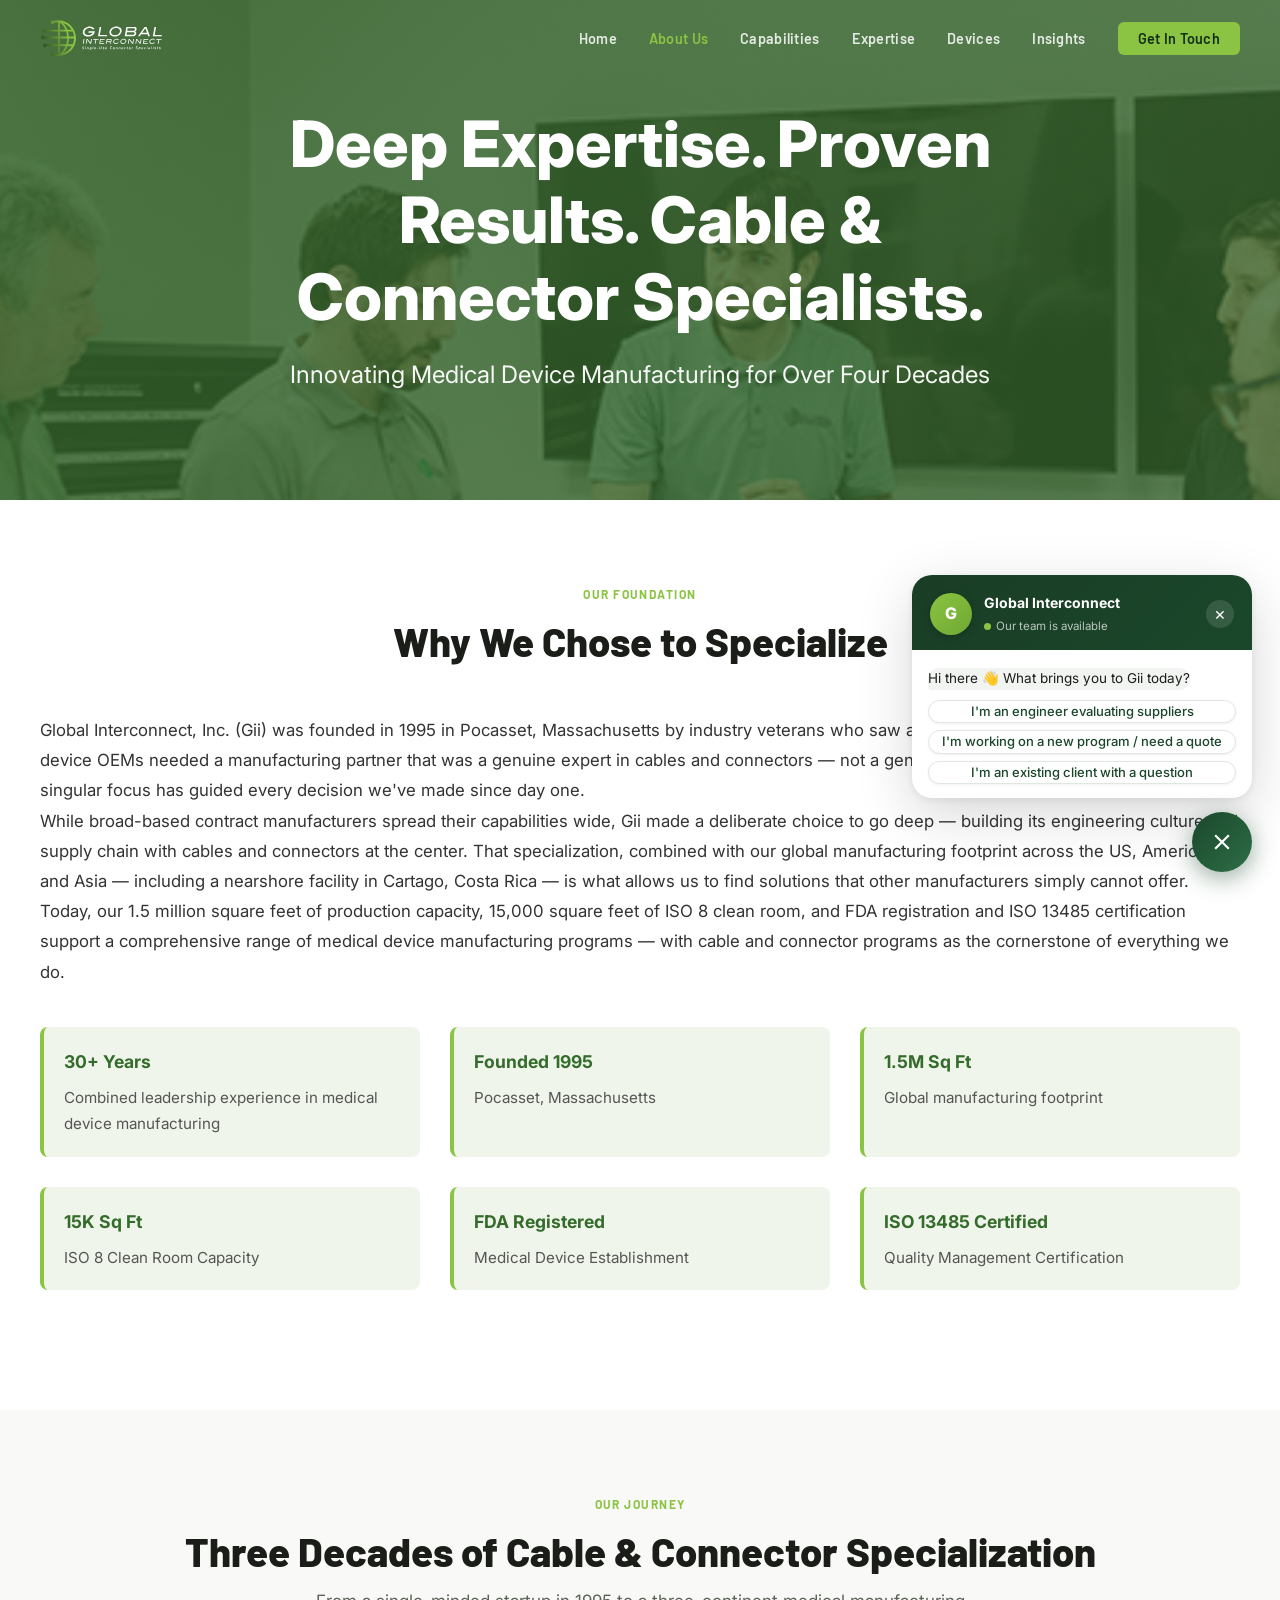
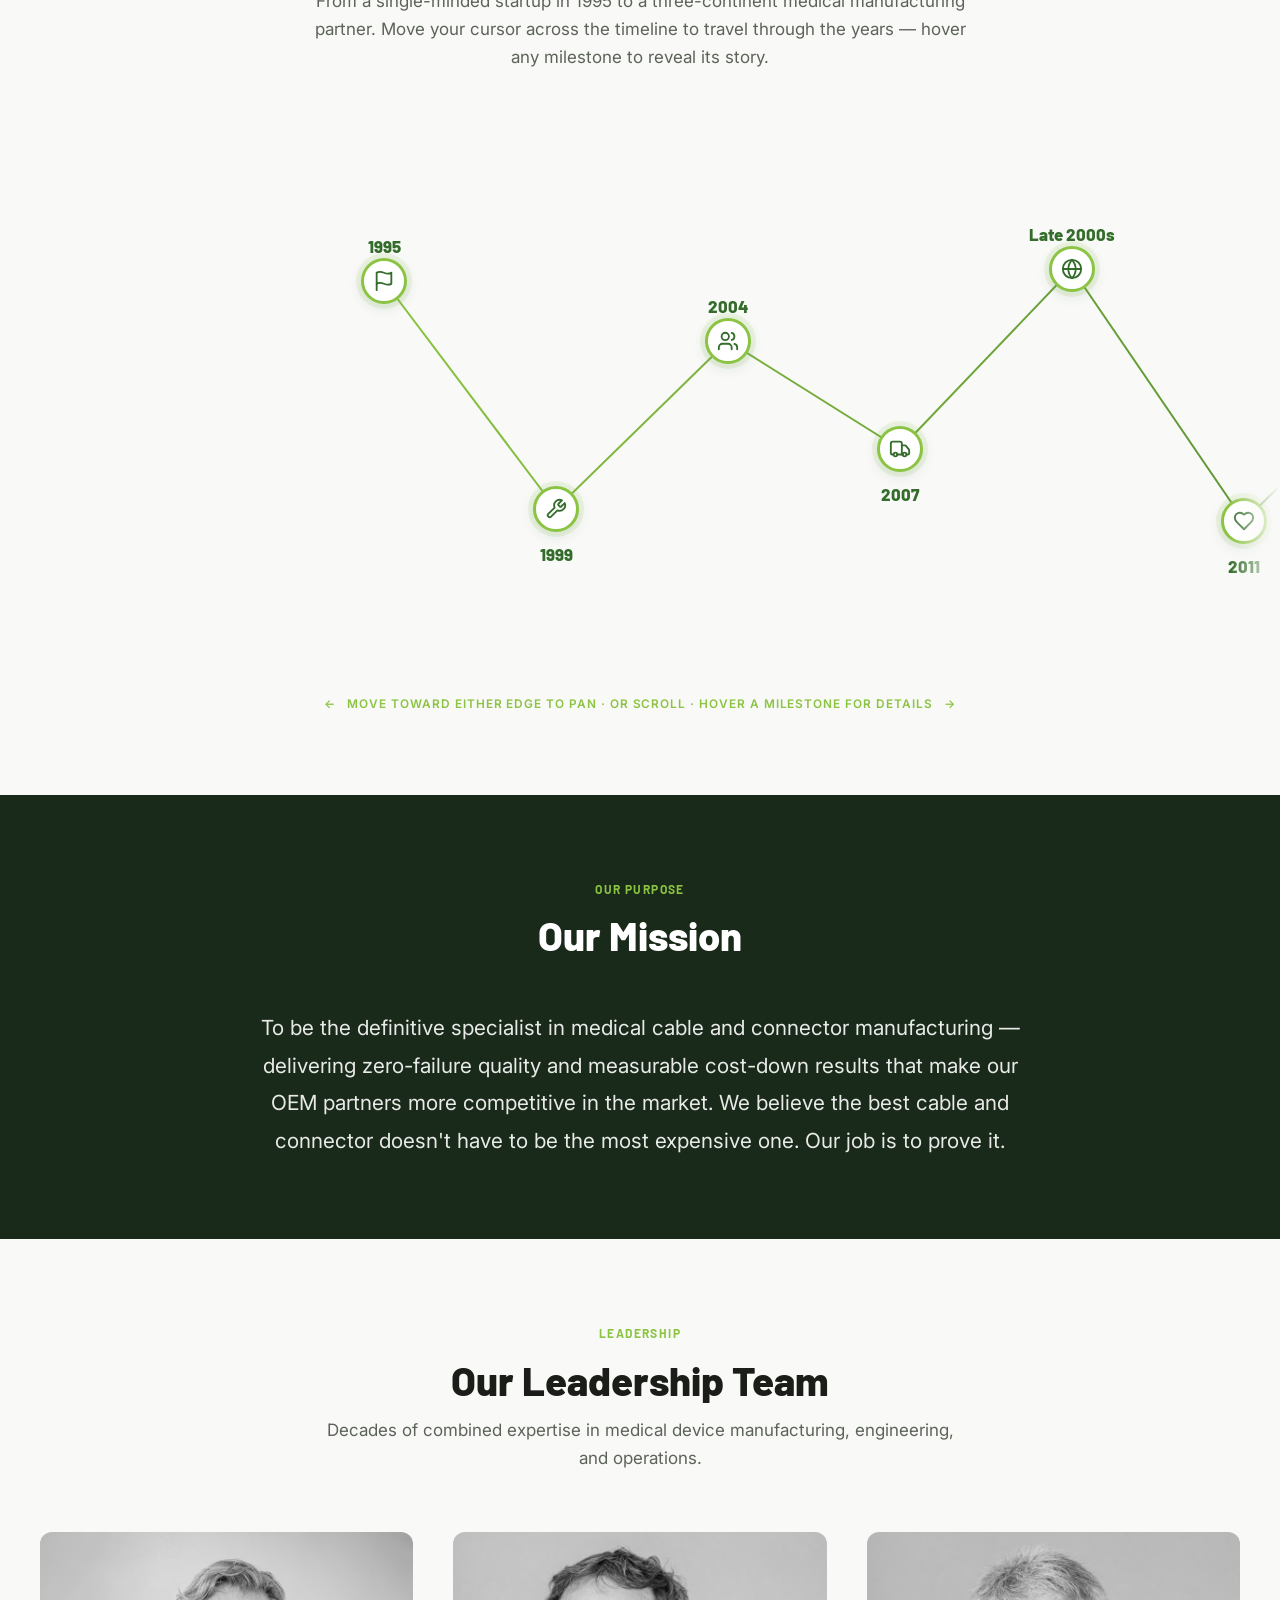
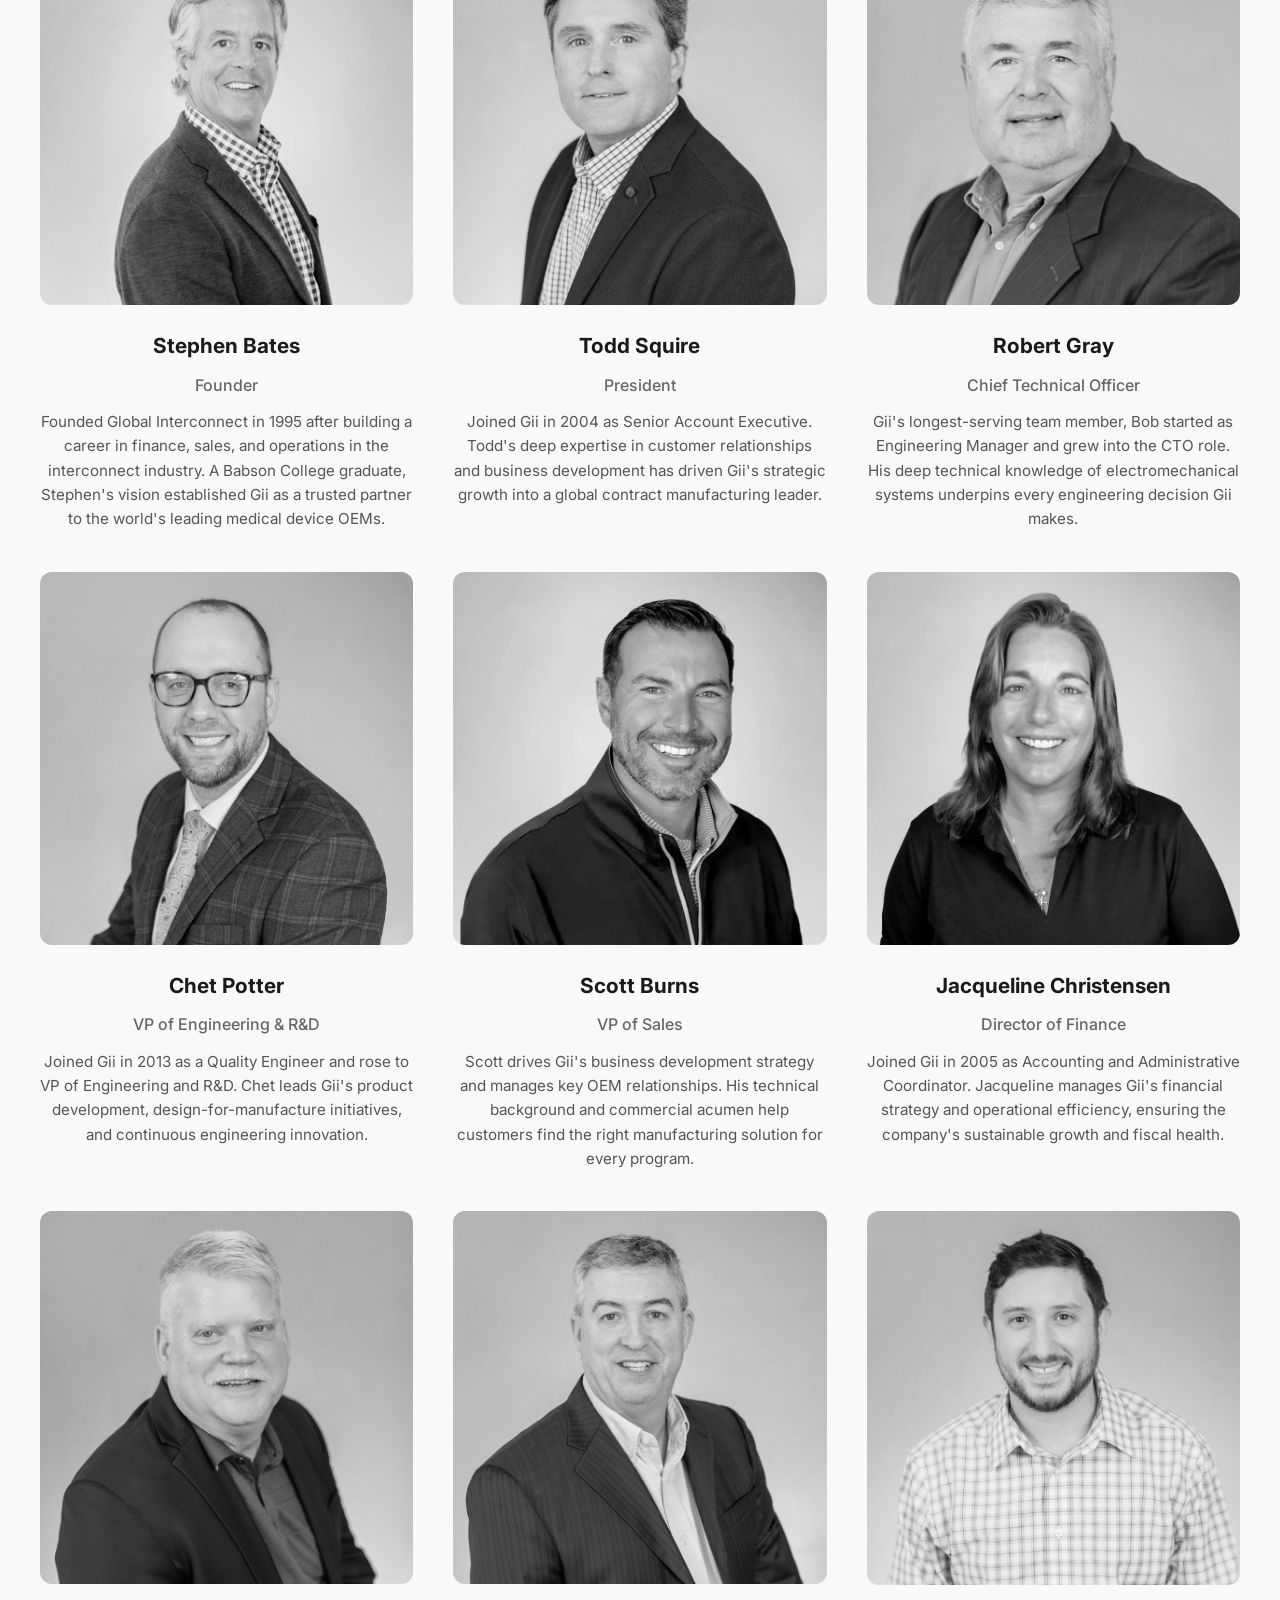
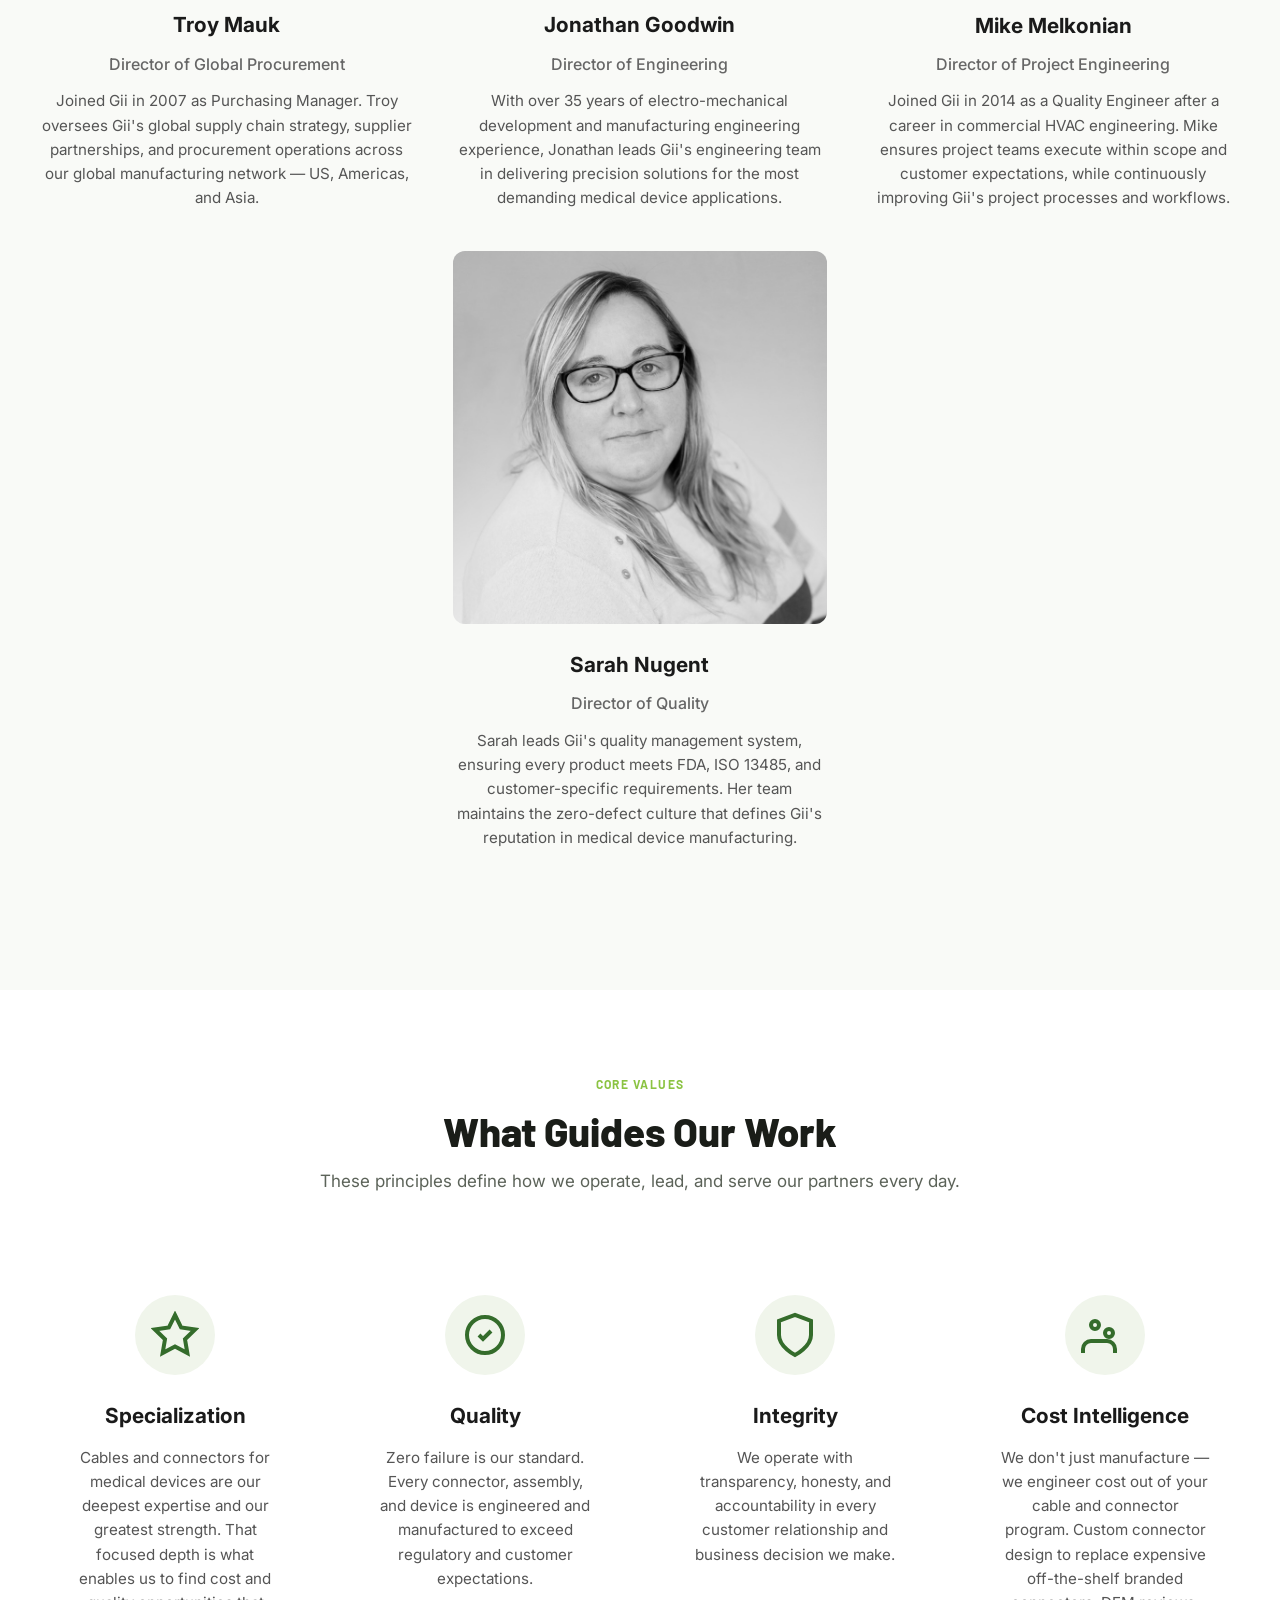
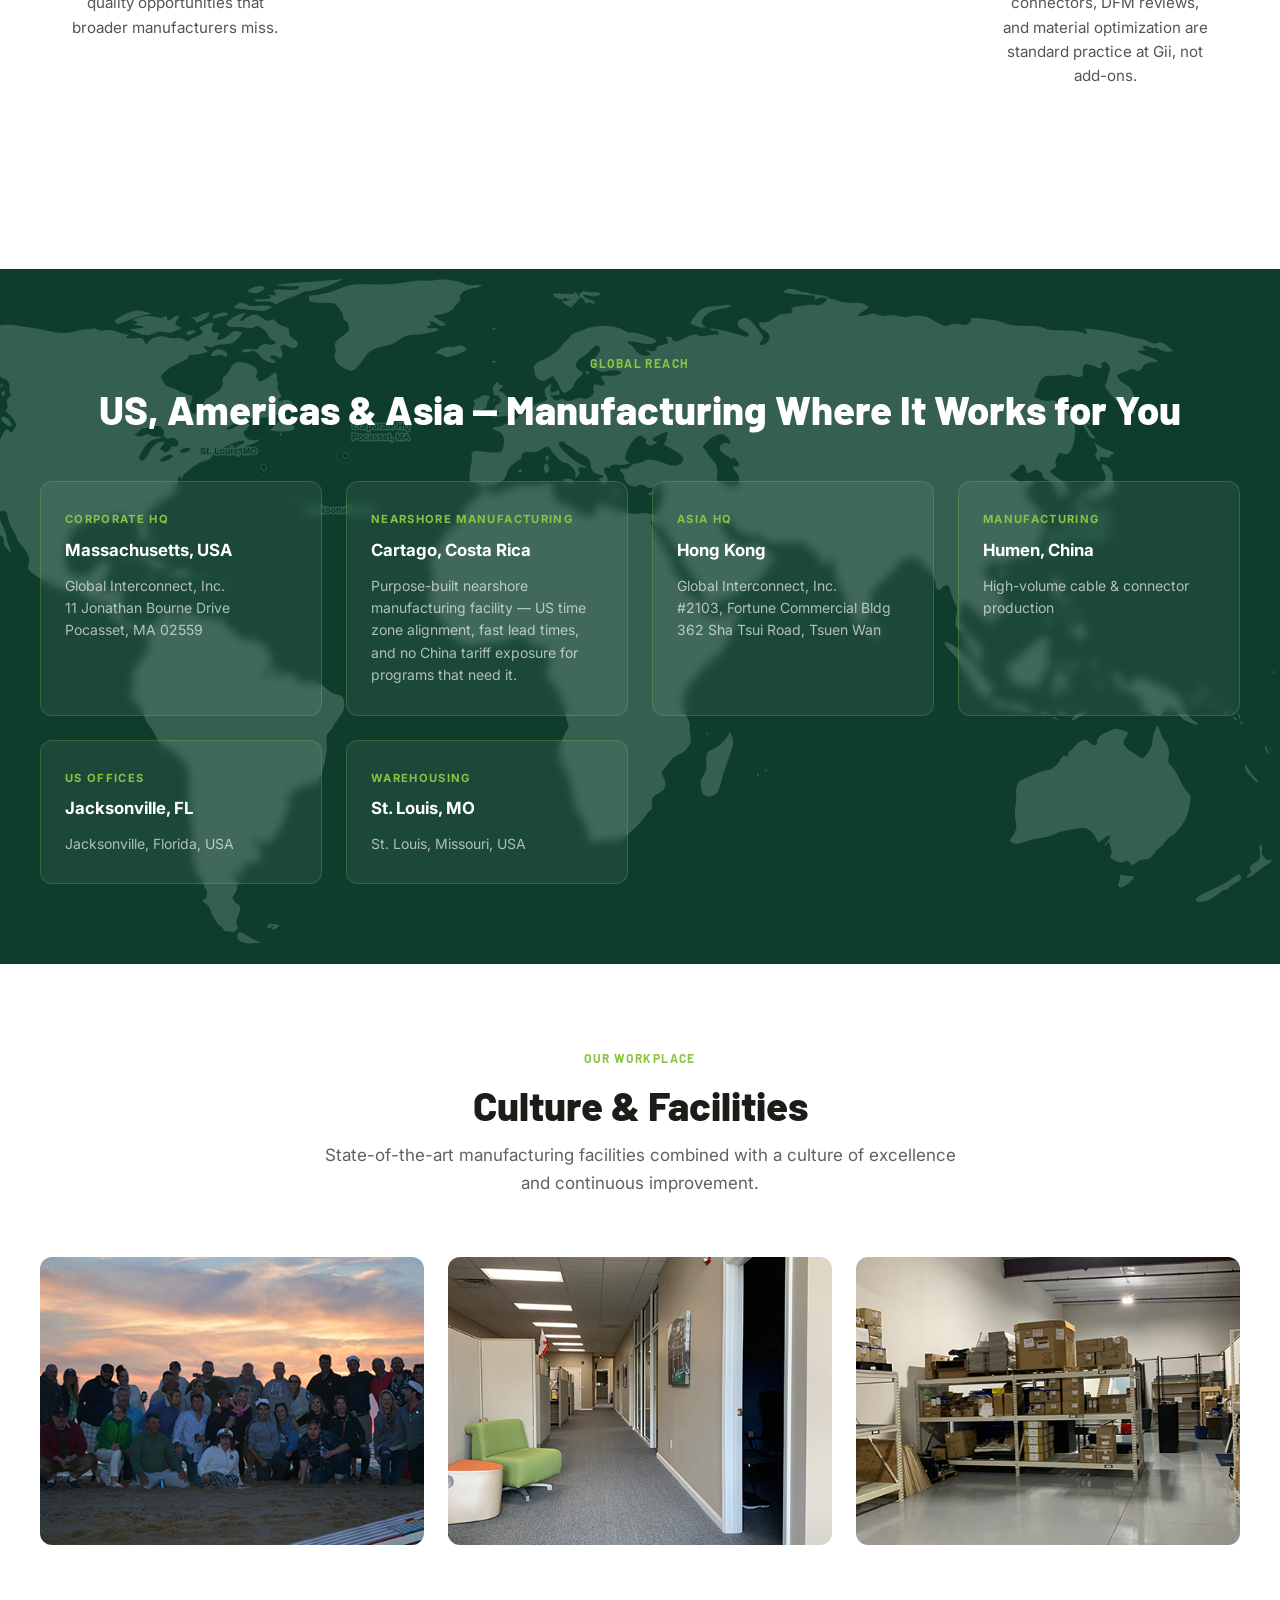
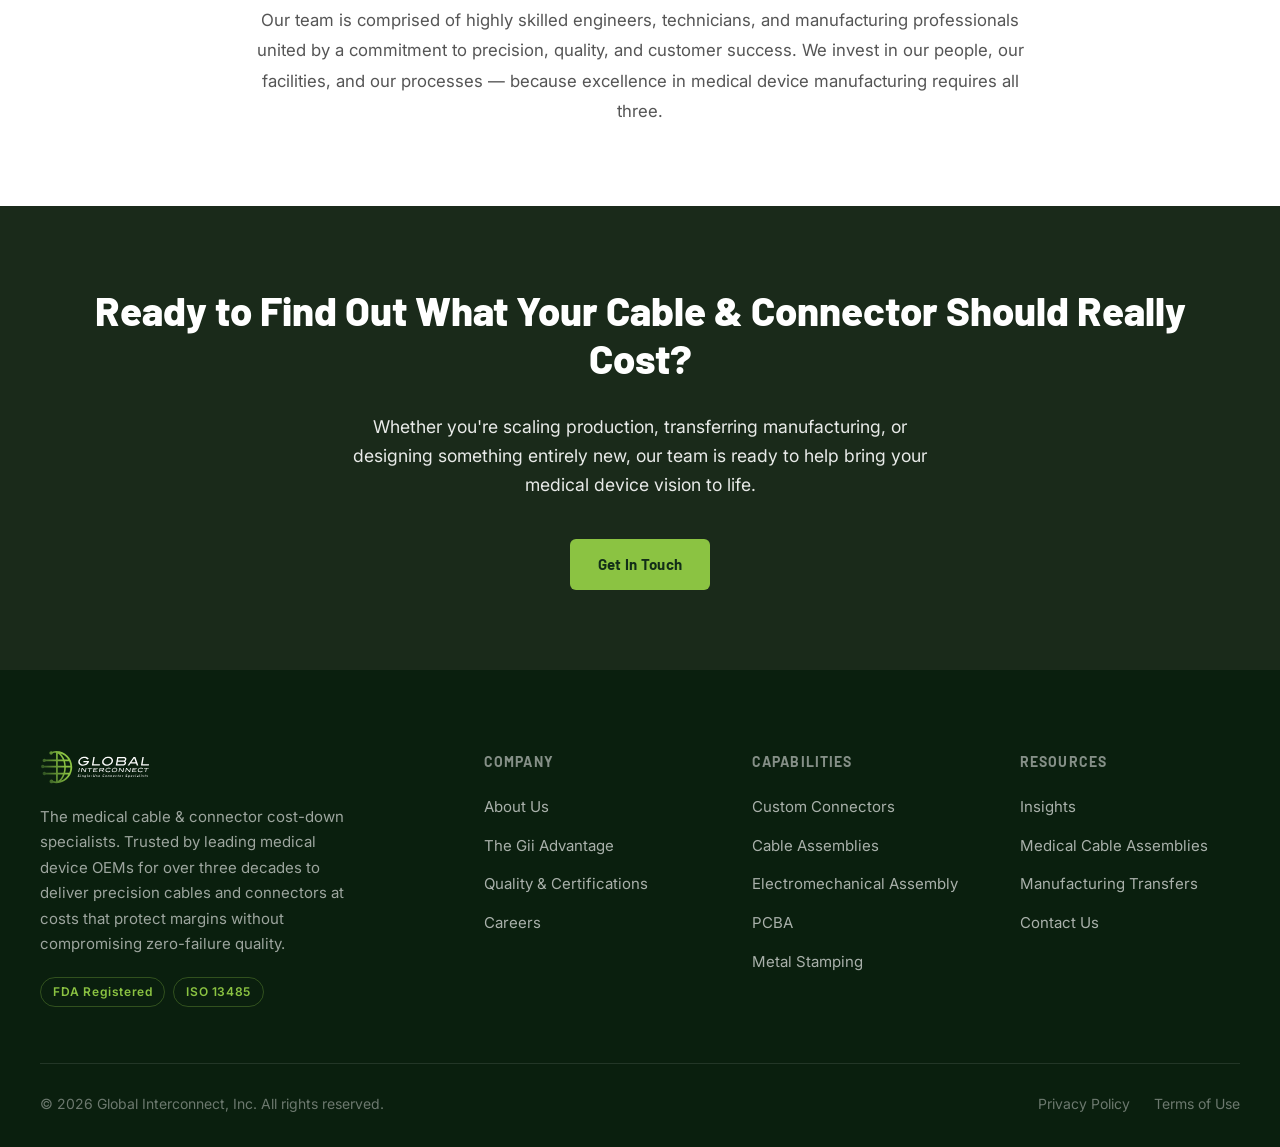
==== commit fcdd1e3d: "Update about.html" ====
--- a/about.html
+++ b/about.html
@@ -802,7 +802,6 @@
           } else {
             velocity = 0;
           }
-          viewport.classList.toggle('is-panning', velocity !== 0);
         }
         viewport.addEventListener('mousemove', onMove);
         viewport.addEventListener('mouseleave', function () { velocity = 0; viewport.classList.remove('is-panning'); });
@@ -828,7 +827,10 @@
           if (mq.matches && velocity !== 0) {
             var before = offset;
             offset = clamp(offset + velocity);
-            if (offset !== before) apply();
+            if (offset !== before) { apply(); viewport.classList.add('is-panning'); }
+            else viewport.classList.remove('is-panning');   // clamped at an edge = at rest
+          } else {
+            viewport.classList.remove('is-panning');
           }
           requestAnimationFrame(loop);
         })();
@@ -851,9 +853,9 @@
         // the edge pan zones.
         function setPads() {
           if (!mq.matches) { track.style.paddingLeft = ''; track.style.paddingRight = ''; return; }
-          var pad = Math.max(60, viewport.clientWidth / 2 - items[0].offsetWidth / 2);
-          track.style.paddingLeft = pad + 'px';
-          track.style.paddingRight = pad + 'px';
+          var half = items[0].offsetWidth / 2;
+          track.style.paddingLeft = Math.max(40, viewport.clientWidth * 0.30 - half) + 'px';
+          track.style.paddingRight = Math.max(60, viewport.clientWidth * 0.50 - half) + 'px';
         }
 
         // Build the mountain-range connecting line through every node center
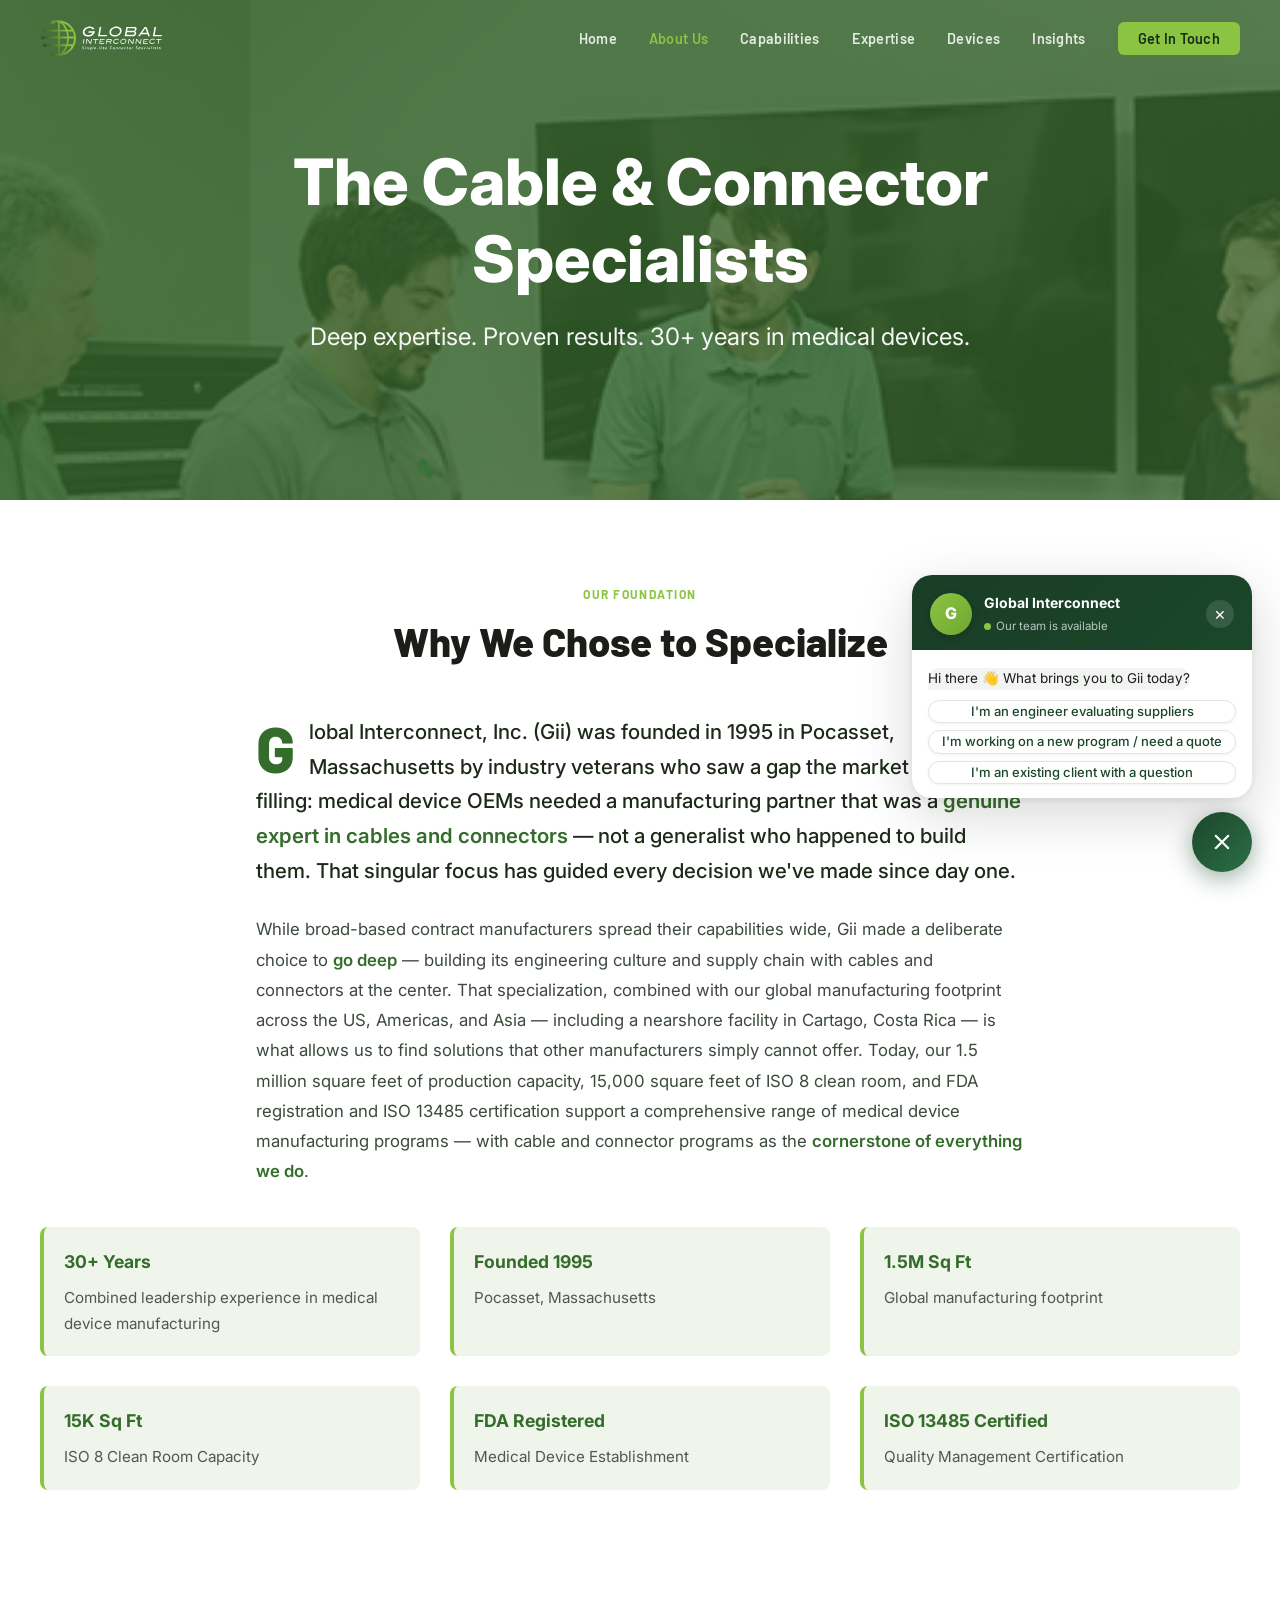
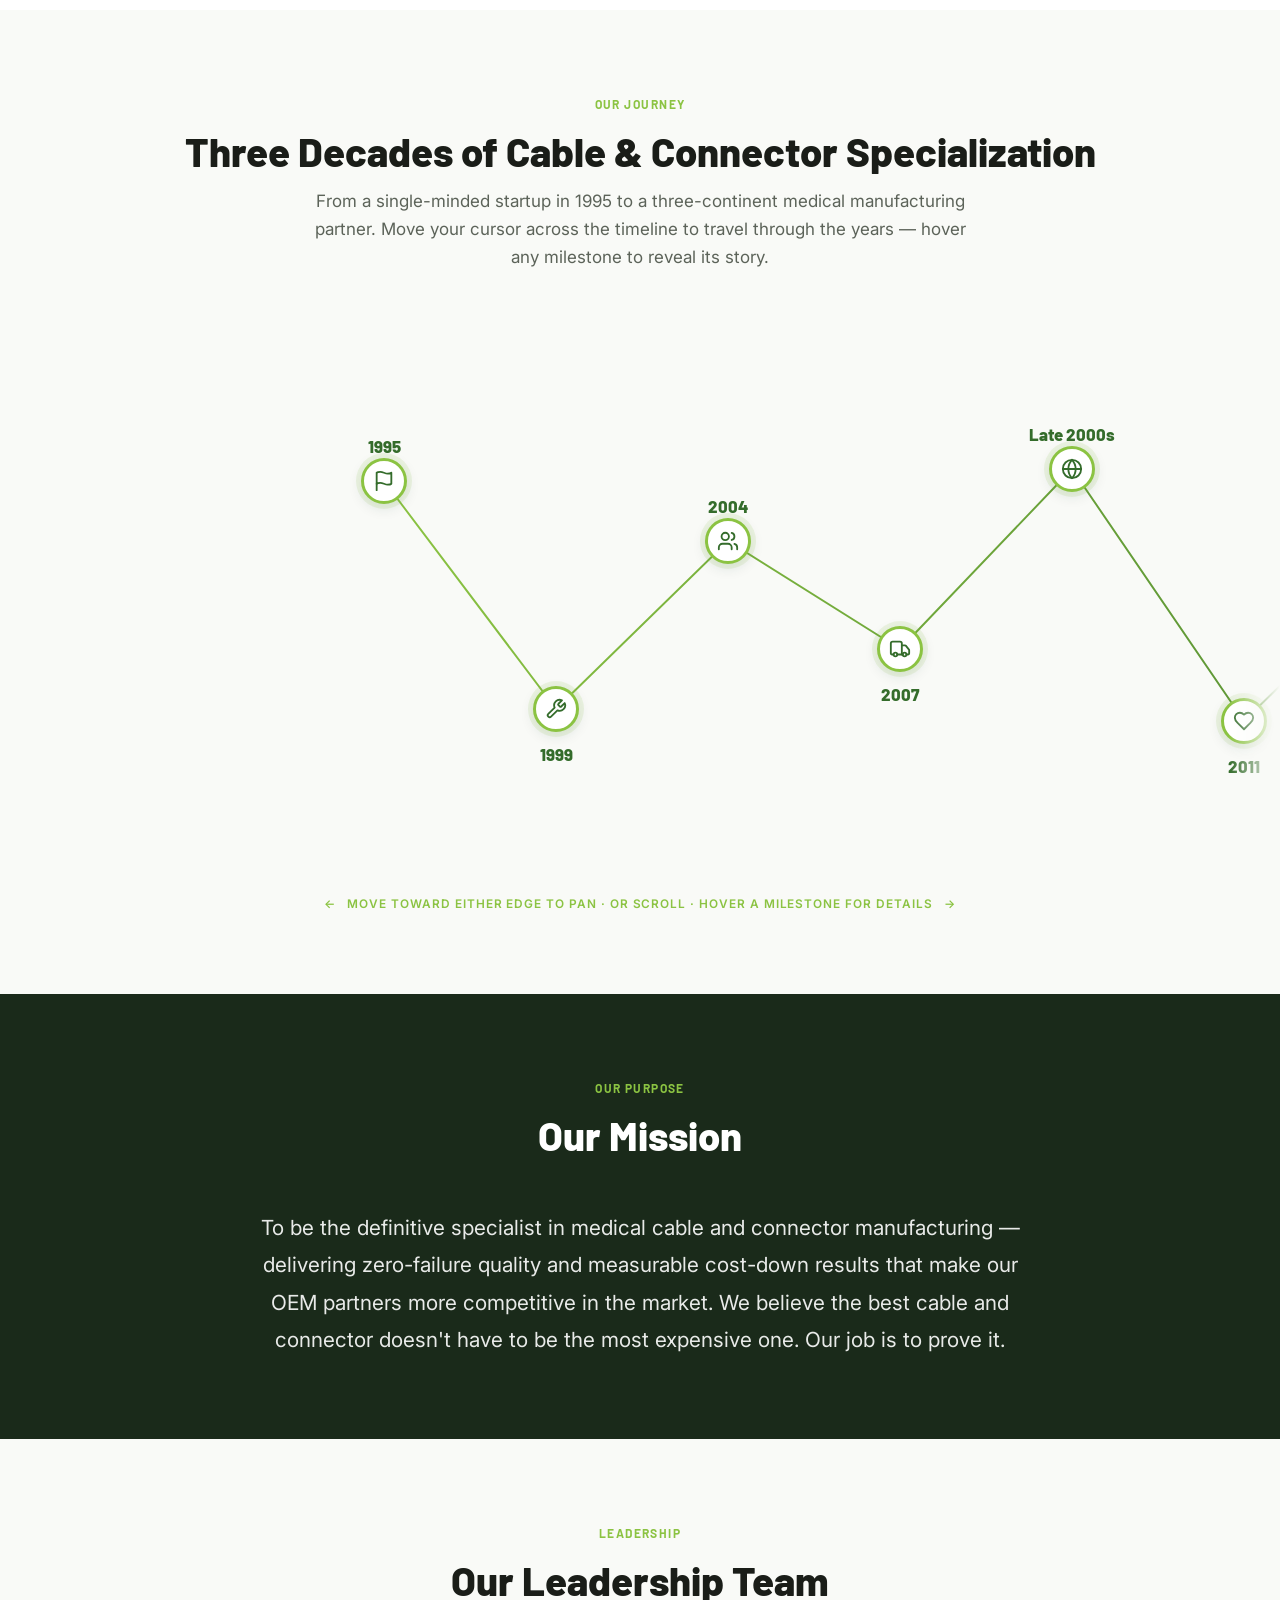
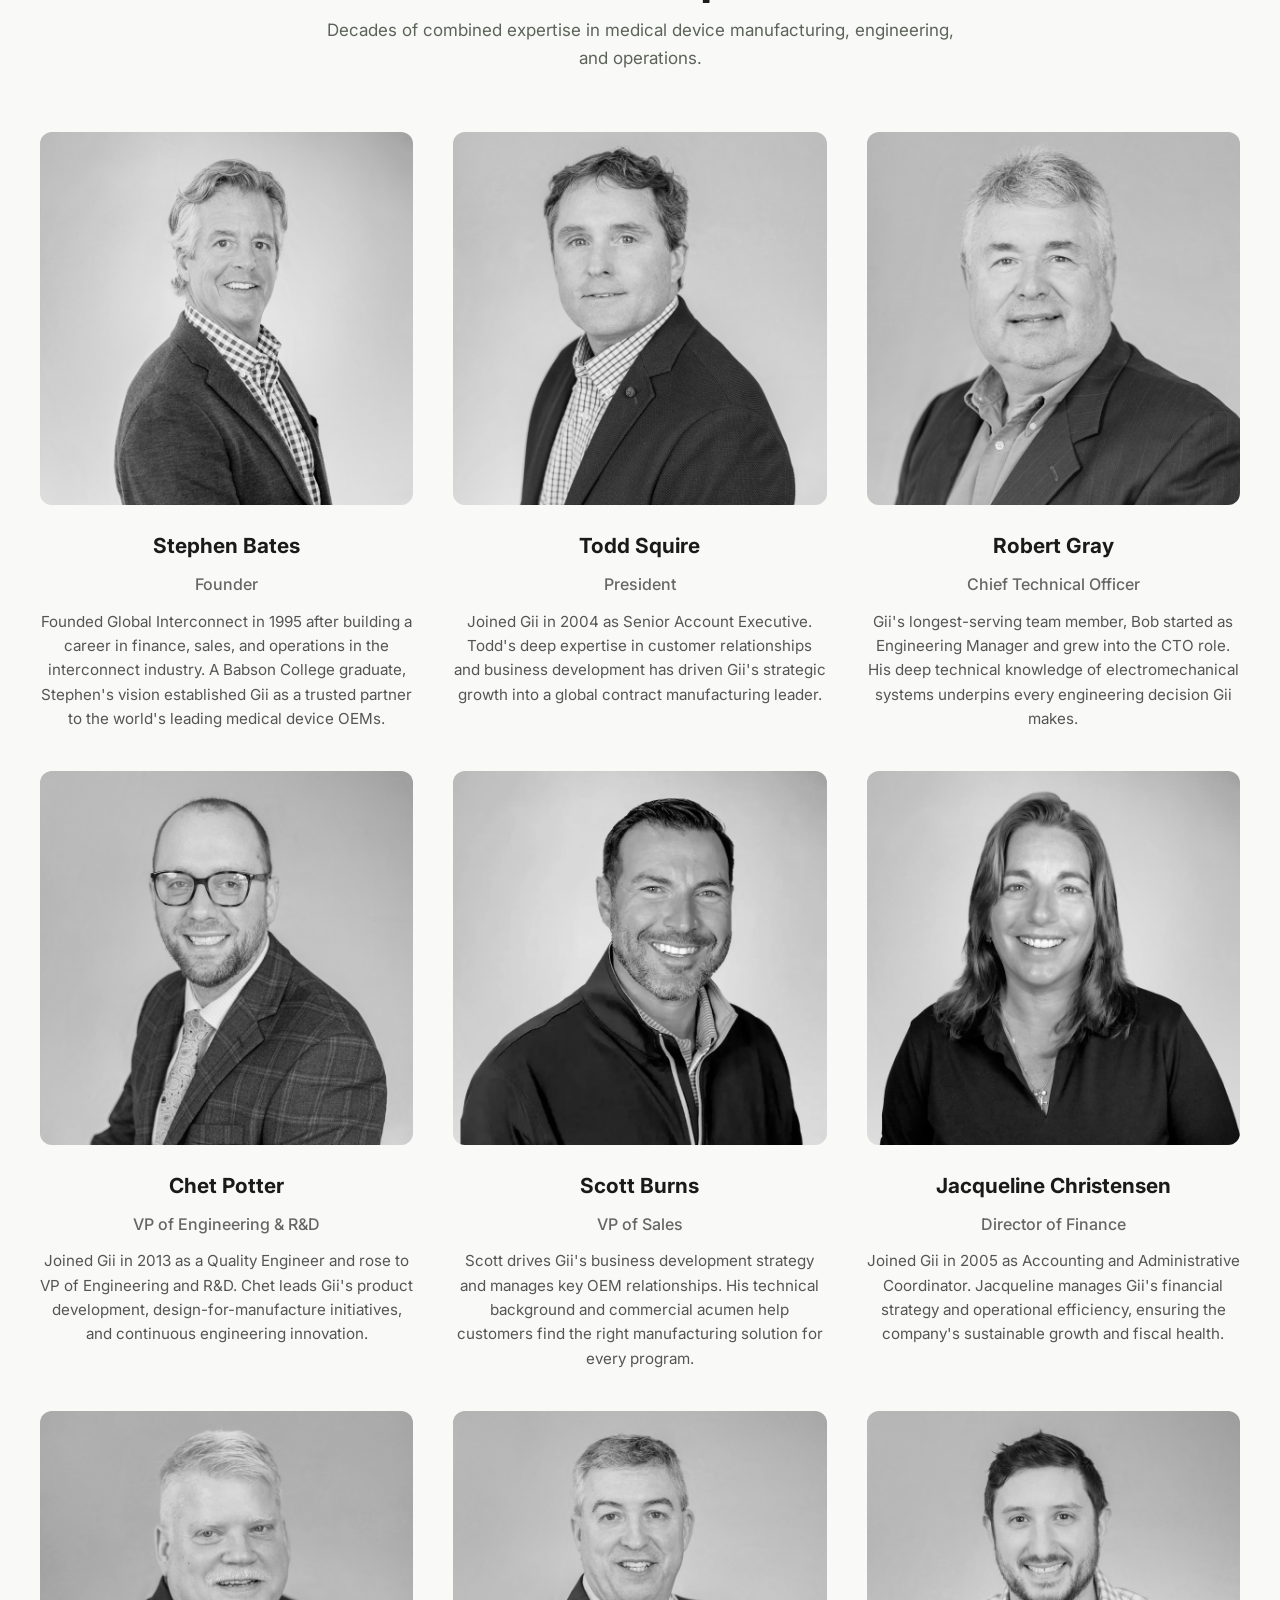
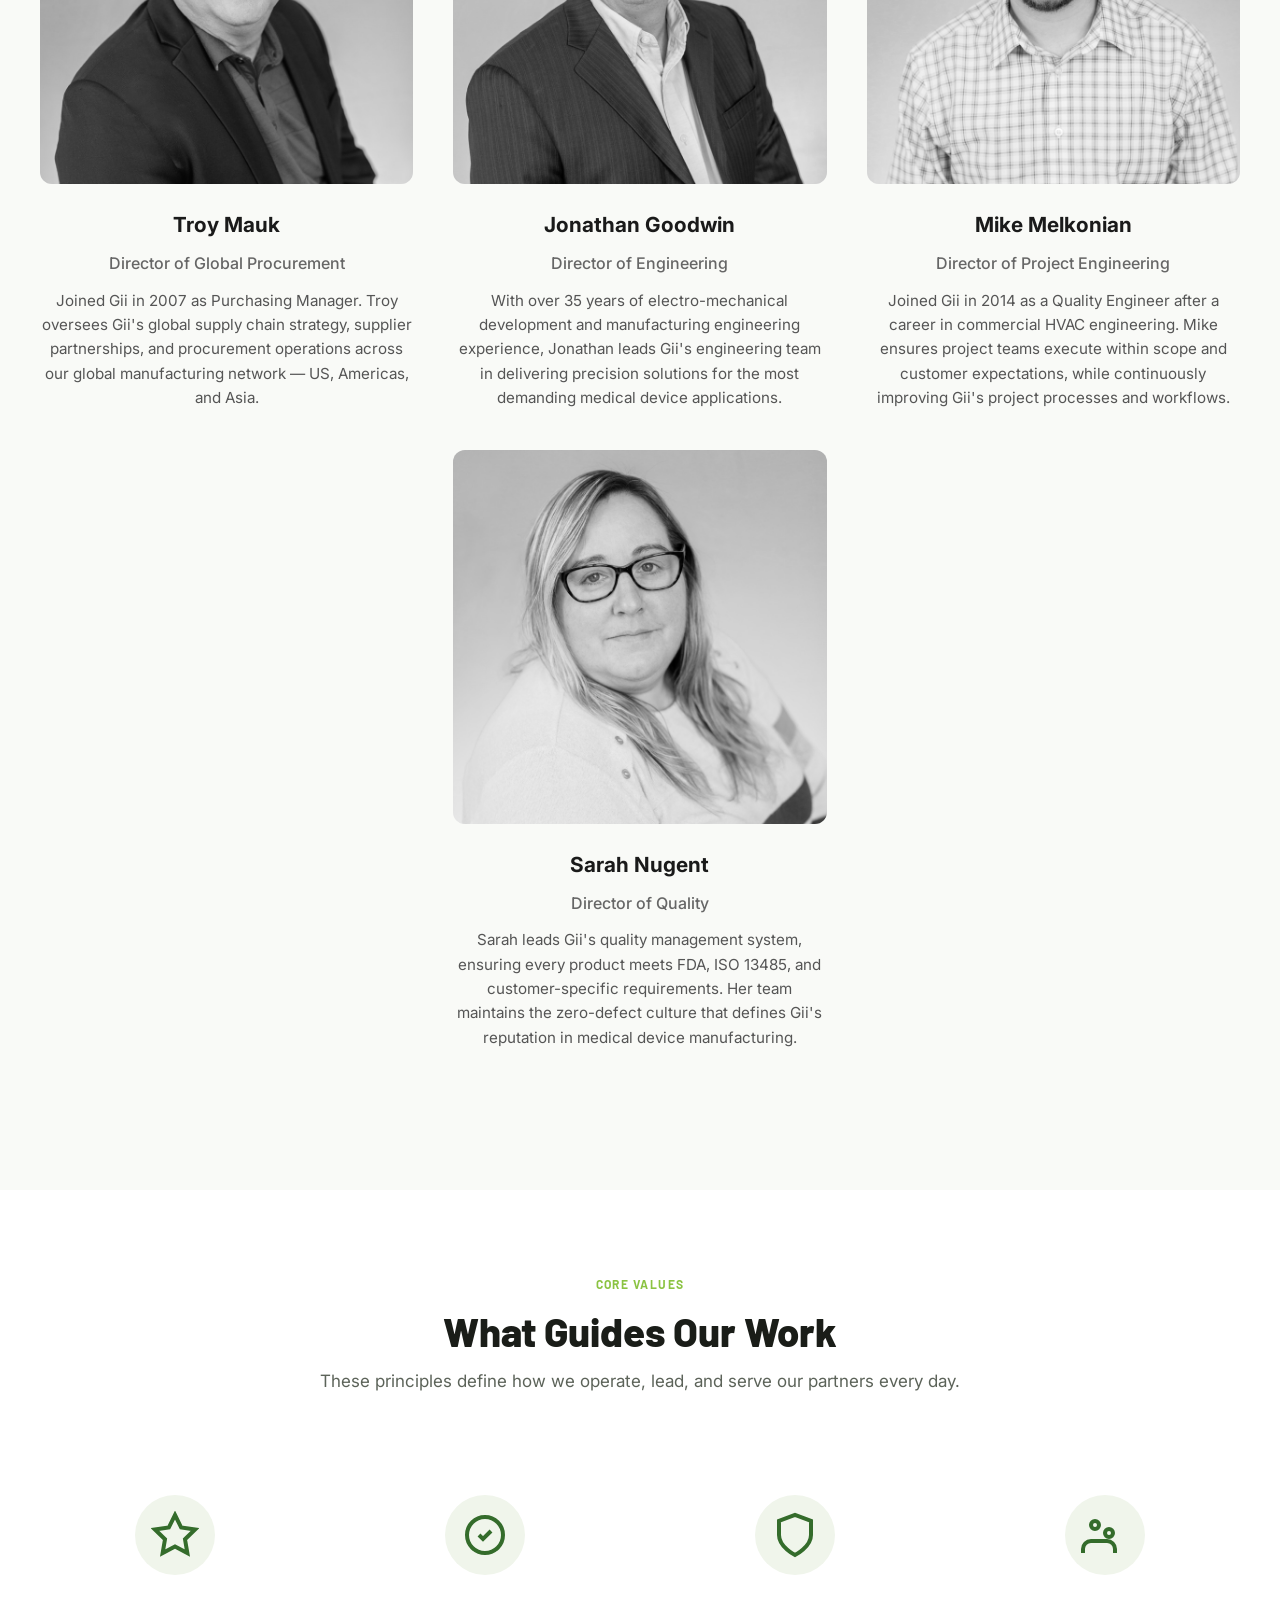
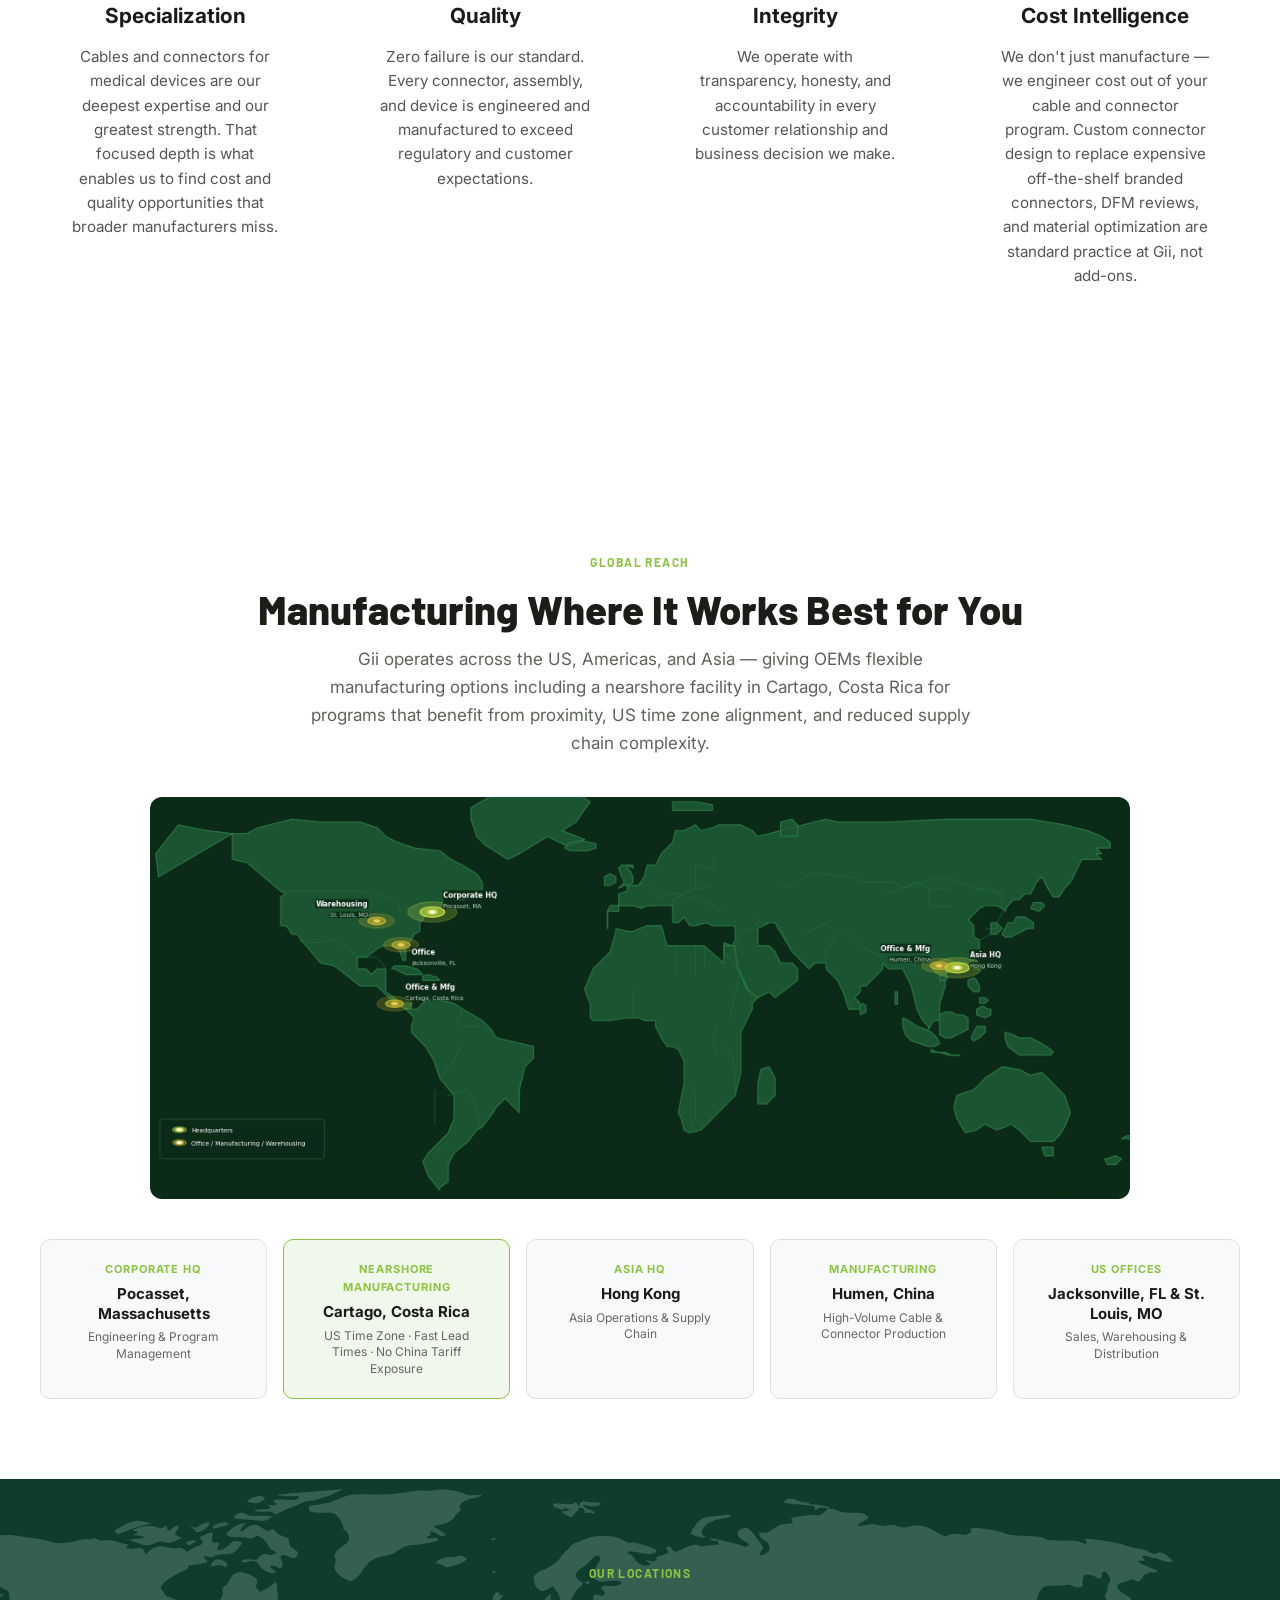
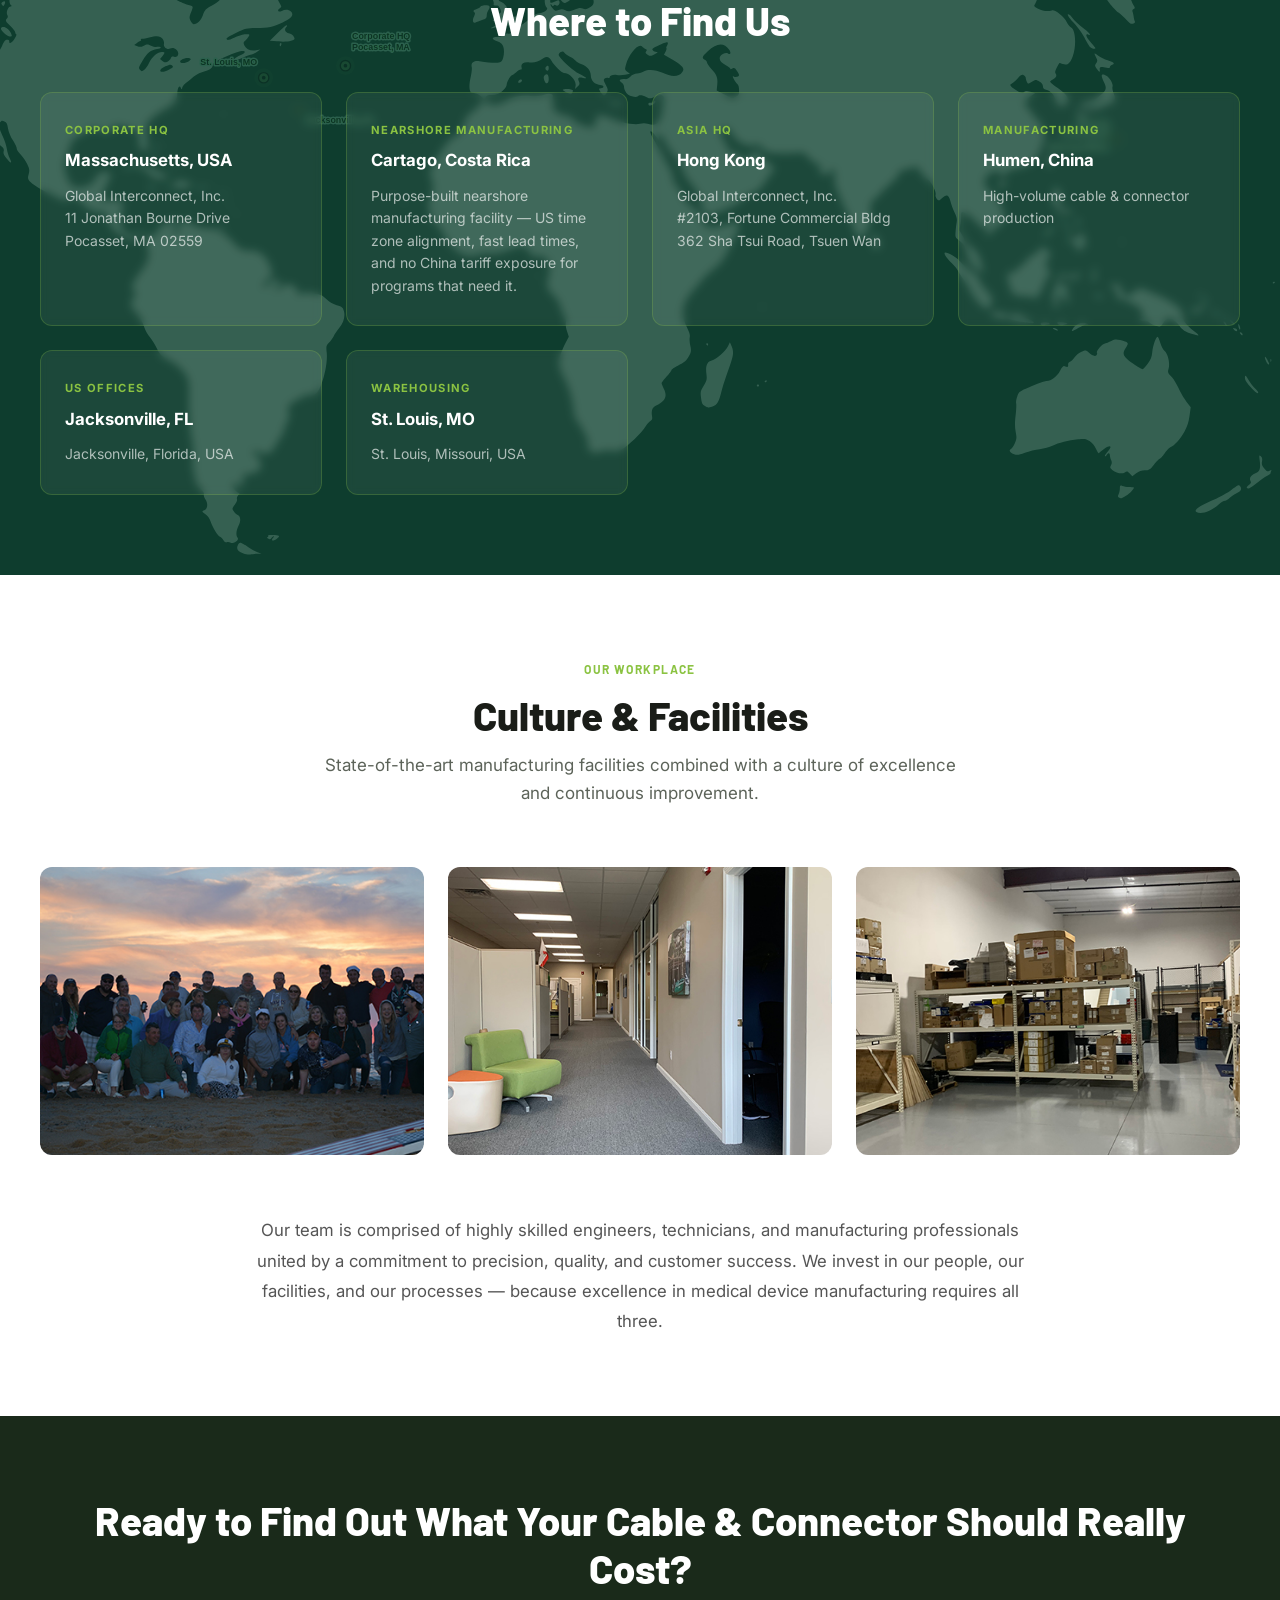
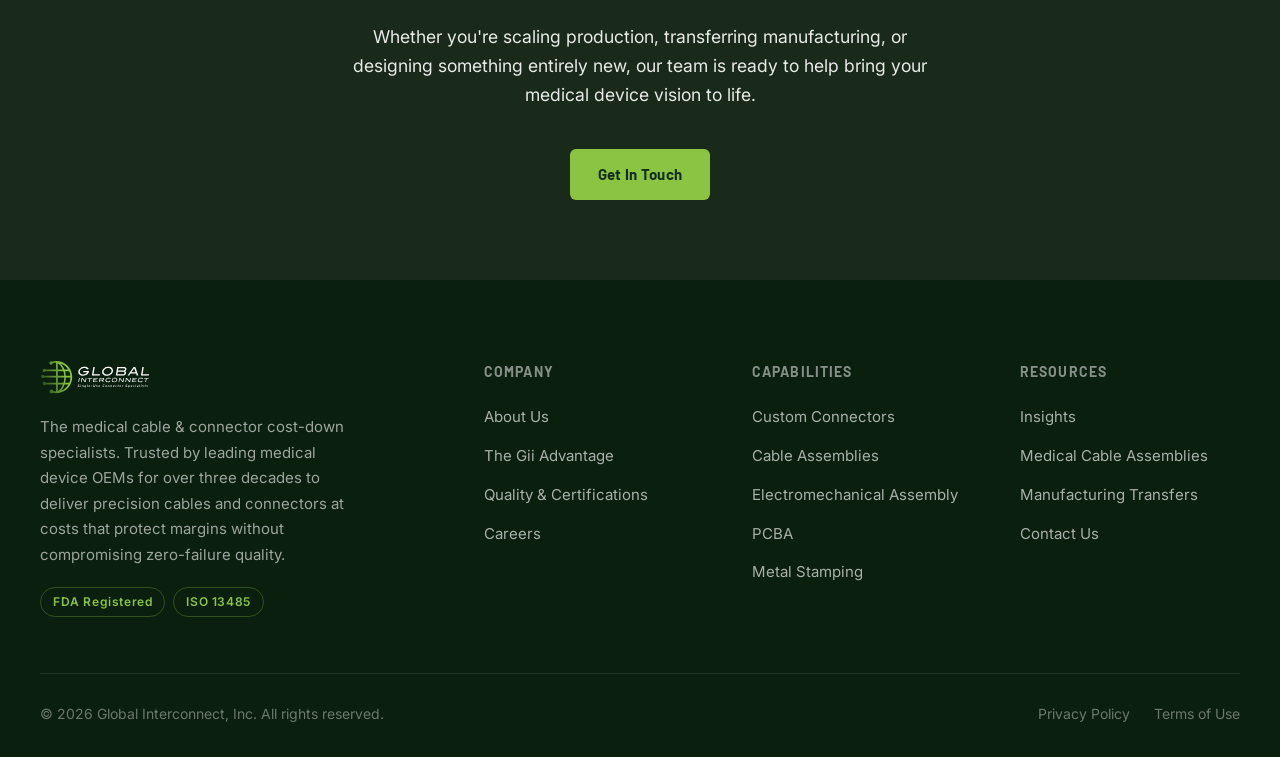
==== commit b5696a7e: "adding Map and locatinos to "About Us" Page" ====
--- a/about.html
+++ b/about.html
@@ -236,6 +236,44 @@
       margin-bottom: 20px;
     }
 
+    /* Refined "Our Story" typography */
+    .story-text {
+      max-width: 768px;
+      margin-left: auto;
+      margin-right: auto;
+    }
+    .story-text p {
+      color: #3c4a3c;
+      margin-bottom: 1.4rem;
+    }
+    .story-text p:last-child { margin-bottom: 0; }
+
+    .story-text .lead {
+      font-size: 1.28rem;
+      line-height: 1.7;
+      font-weight: 500;
+      color: #1d2a1a;
+      margin-bottom: 1.6rem;
+    }
+    .story-text .lead::first-letter {
+      float: left;
+      font-family: 'Barlow', sans-serif;
+      font-size: 4rem;
+      line-height: 0.78;
+      font-weight: 800;
+      color: #346c2b;
+      margin: 8px 14px 0 0;
+    }
+    .story-text .accent {
+      color: #346c2b;
+      font-weight: 600;
+    }
+
+    @media (max-width: 600px) {
+      .story-text .lead { font-size: 1.15rem; }
+      .story-text .lead::first-letter { font-size: 3.2rem; margin-right: 10px; }
+    }
+
     .story-highlights, .mission-highlights {
       display: grid;
       grid-template-columns: repeat(3, 1fr);
@@ -408,8 +446,8 @@
   <!-- ===== ABOUT HERO BANNER ===== -->
   <section class="about-hero">
     <div class="about-hero-content">
-      <h1>Deep Expertise. Proven Results. Cable &amp; Connector Specialists.</h1>
-      <p class="subtitle">Innovating Medical Device Manufacturing for Over Four Decades</p>
+      <h1>The Cable &amp; Connector Specialists</h1>
+      <p class="subtitle">Deep expertise. Proven results. 30+ years in medical devices.</p>
     </div>
   </section>
 
@@ -422,9 +460,9 @@
       </div>
 
       <div class="story-text">
-        <p>Global Interconnect, Inc. (Gii) was founded in 1995 in Pocasset, Massachusetts by industry veterans who saw a gap the market wasn't filling: medical device OEMs needed a manufacturing partner that was a genuine expert in cables and connectors — not a generalist who happened to build them. That singular focus has guided every decision we've made since day one.</p>
-
-        <p>While broad-based contract manufacturers spread their capabilities wide, Gii made a deliberate choice to go deep — building its engineering culture and supply chain with cables and connectors at the center. That specialization, combined with our global manufacturing footprint across the US, Americas, and Asia — including a nearshore facility in Cartago, Costa Rica — is what allows us to find solutions that other manufacturers simply cannot offer. Today, our 1.5 million square feet of production capacity, 15,000 square feet of ISO 8 clean room, and FDA registration and ISO 13485 certification support a comprehensive range of medical device manufacturing programs — with cable and connector programs as the cornerstone of everything we do.</p>
+        <p class="lead">Global Interconnect, Inc. (Gii) was founded in 1995 in Pocasset, Massachusetts by industry veterans who saw a gap the market wasn't filling: medical device OEMs needed a manufacturing partner that was a <span class="accent">genuine expert in cables and connectors</span> — not a generalist who happened to build them. That singular focus has guided every decision we've made since day one.</p>
+
+        <p>While broad-based contract manufacturers spread their capabilities wide, Gii made a deliberate choice to <span class="accent">go deep</span> — building its engineering culture and supply chain with cables and connectors at the center. That specialization, combined with our global manufacturing footprint across the US, Americas, and Asia — including a nearshore facility in Cartago, Costa Rica — is what allows us to find solutions that other manufacturers simply cannot offer. Today, our 1.5 million square feet of production capacity, 15,000 square feet of ISO 8 clean room, and FDA registration and ISO 13485 certification support a comprehensive range of medical device manufacturing programs — with cable and connector programs as the <span class="accent">cornerstone of everything we do</span>.</p>
       </div>
 
       <div class="story-highlights">
@@ -792,7 +830,7 @@
           if (!mq.matches) { velocity = 0; return; }
           var rect = viewport.getBoundingClientRect();
           var x = (e.clientX - rect.left) / rect.width;     // 0..1
-          var dead = 0.18, maxSpeed = 13;                   // center 0.32..0.68 stays still
+          var dead = 0.28, maxSpeed = 13;                   // calm center 0.22..0.78 (pan only near edges)
           if (x < 0.5 - dead) {
             var t = (0.5 - dead - x) / (0.5 - dead);
             velocity = -maxSpeed * t * t;
@@ -1069,7 +1107,70 @@
     </div>
   </section>
 
-  <!-- ===== GLOBAL PRESENCE ===== -->
+  <!-- ===== GLOBAL REACH / MAP ===== -->
+  <section class="about-section global-reach" id="global-reach">
+    <style>
+      .global-reach .map-container { max-width: 980px; margin: 0 auto; border-radius: 12px; overflow: hidden; }
+      .global-reach .map-img { width: 100%; height: auto; display: block; }
+      .locations-strip {
+        display: flex; flex-wrap: wrap; gap: 16px; margin-top: 40px; justify-content: center;
+      }
+      .loc-strip-item {
+        background: #f8f9fa; border: 1px solid #e0e0e0; border-radius: 10px;
+        padding: 20px 24px; flex: 1 1 180px; max-width: 240px; text-align: center;
+      }
+      .loc-strip-highlight { background: #f0f7eb; border-color: #8BC342; }
+      .loc-strip-label {
+        font-size: 11px; font-weight: 700; text-transform: uppercase;
+        letter-spacing: 0.08em; color: #8BC342; margin-bottom: 6px;
+      }
+      .loc-strip-name { font-size: 15px; font-weight: 700; color: #1a1a1a; margin-bottom: 6px; line-height: 1.3; }
+      .loc-strip-detail { font-size: 12px; color: #666; line-height: 1.4; }
+      @media (max-width: 600px) { .loc-strip-item { max-width: 100%; } }
+    </style>
+
+    <div class="container">
+      <div class="section-header" style="text-align:center; margin-bottom: 40px;">
+        <span class="section-eyebrow">Global Reach</span>
+        <h2 class="section-title">Manufacturing Where It Works Best for You</h2>
+        <p class="section-desc">Gii operates across the US, Americas, and Asia — giving OEMs flexible manufacturing options including a nearshore facility in Cartago, Costa Rica for programs that benefit from proximity, US time zone alignment, and reduced supply chain complexity.</p>
+      </div>
+
+      <div class="map-container">
+        <img src="assets/images/map.png" alt="Gii Global Manufacturing Network" class="map-img" />
+      </div>
+
+      <div class="locations-strip">
+        <div class="loc-strip-item">
+          <div class="loc-strip-label">Corporate HQ</div>
+          <div class="loc-strip-name">Pocasset, Massachusetts</div>
+          <div class="loc-strip-detail">Engineering &amp; Program Management</div>
+        </div>
+        <div class="loc-strip-item loc-strip-highlight">
+          <div class="loc-strip-label">Nearshore Manufacturing</div>
+          <div class="loc-strip-name">Cartago, Costa Rica</div>
+          <div class="loc-strip-detail">US Time Zone · Fast Lead Times · No China Tariff Exposure</div>
+        </div>
+        <div class="loc-strip-item">
+          <div class="loc-strip-label">Asia HQ</div>
+          <div class="loc-strip-name">Hong Kong</div>
+          <div class="loc-strip-detail">Asia Operations &amp; Supply Chain</div>
+        </div>
+        <div class="loc-strip-item">
+          <div class="loc-strip-label">Manufacturing</div>
+          <div class="loc-strip-name">Humen, China</div>
+          <div class="loc-strip-detail">High-Volume Cable &amp; Connector Production</div>
+        </div>
+        <div class="loc-strip-item">
+          <div class="loc-strip-label">US Offices</div>
+          <div class="loc-strip-name">Jacksonville, FL &amp; St. Louis, MO</div>
+          <div class="loc-strip-detail">Sales, Warehousing &amp; Distribution</div>
+        </div>
+      </div>
+    </div>
+  </section>
+
+  <!-- ===== LOCATIONS / ADDRESSES ===== -->
   <section class="locations-section">
     <!-- Full-bleed SVG map background -->
     <div class="map-bg-wrap">
@@ -1078,8 +1179,8 @@
 
     <div class="container locations-overlay">
       <div class="locations-header">
-        <span class="section-eyebrow">Global Reach</span>
-        <h2 class="section-title">US, Americas &amp; Asia — Manufacturing Where It Works for You</h2>
+        <span class="section-eyebrow">Our Locations</span>
+        <h2 class="section-title">Where to Find Us</h2>
       </div>
 
       <div class="locations-cards">
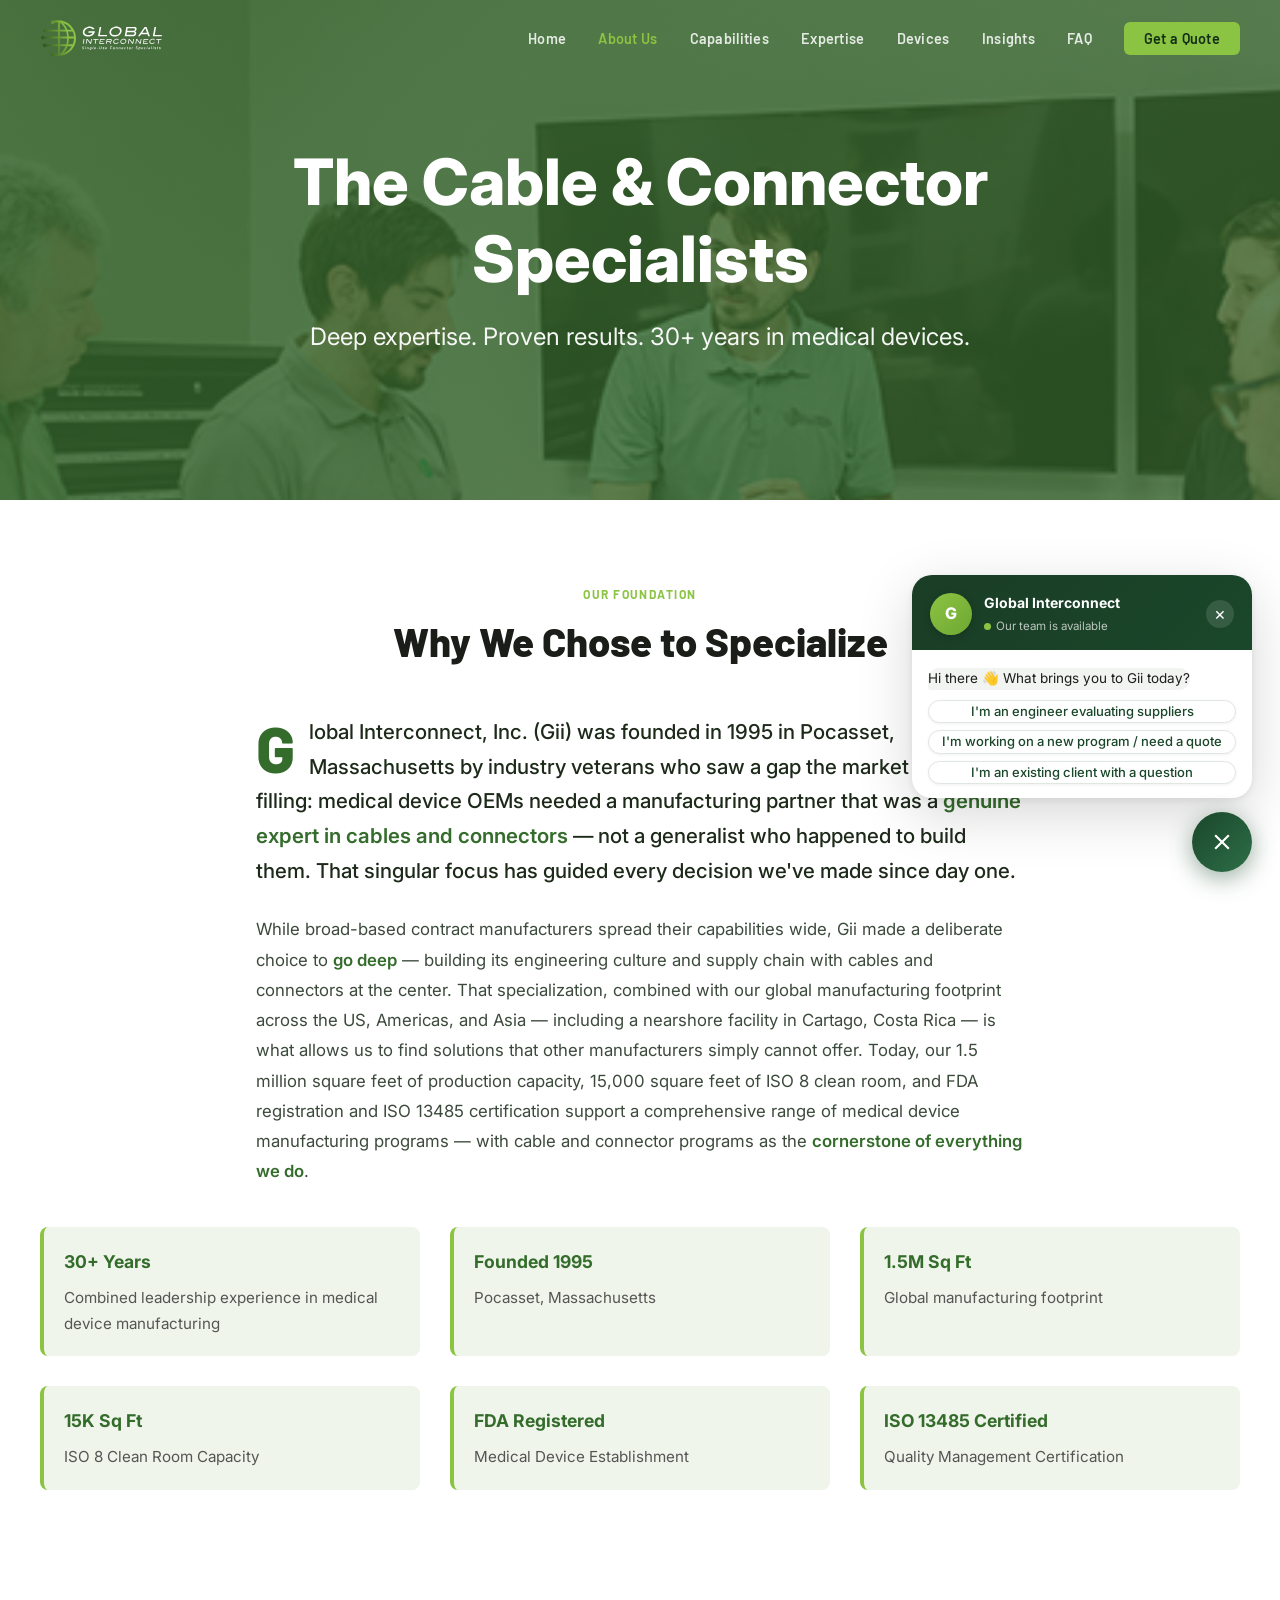
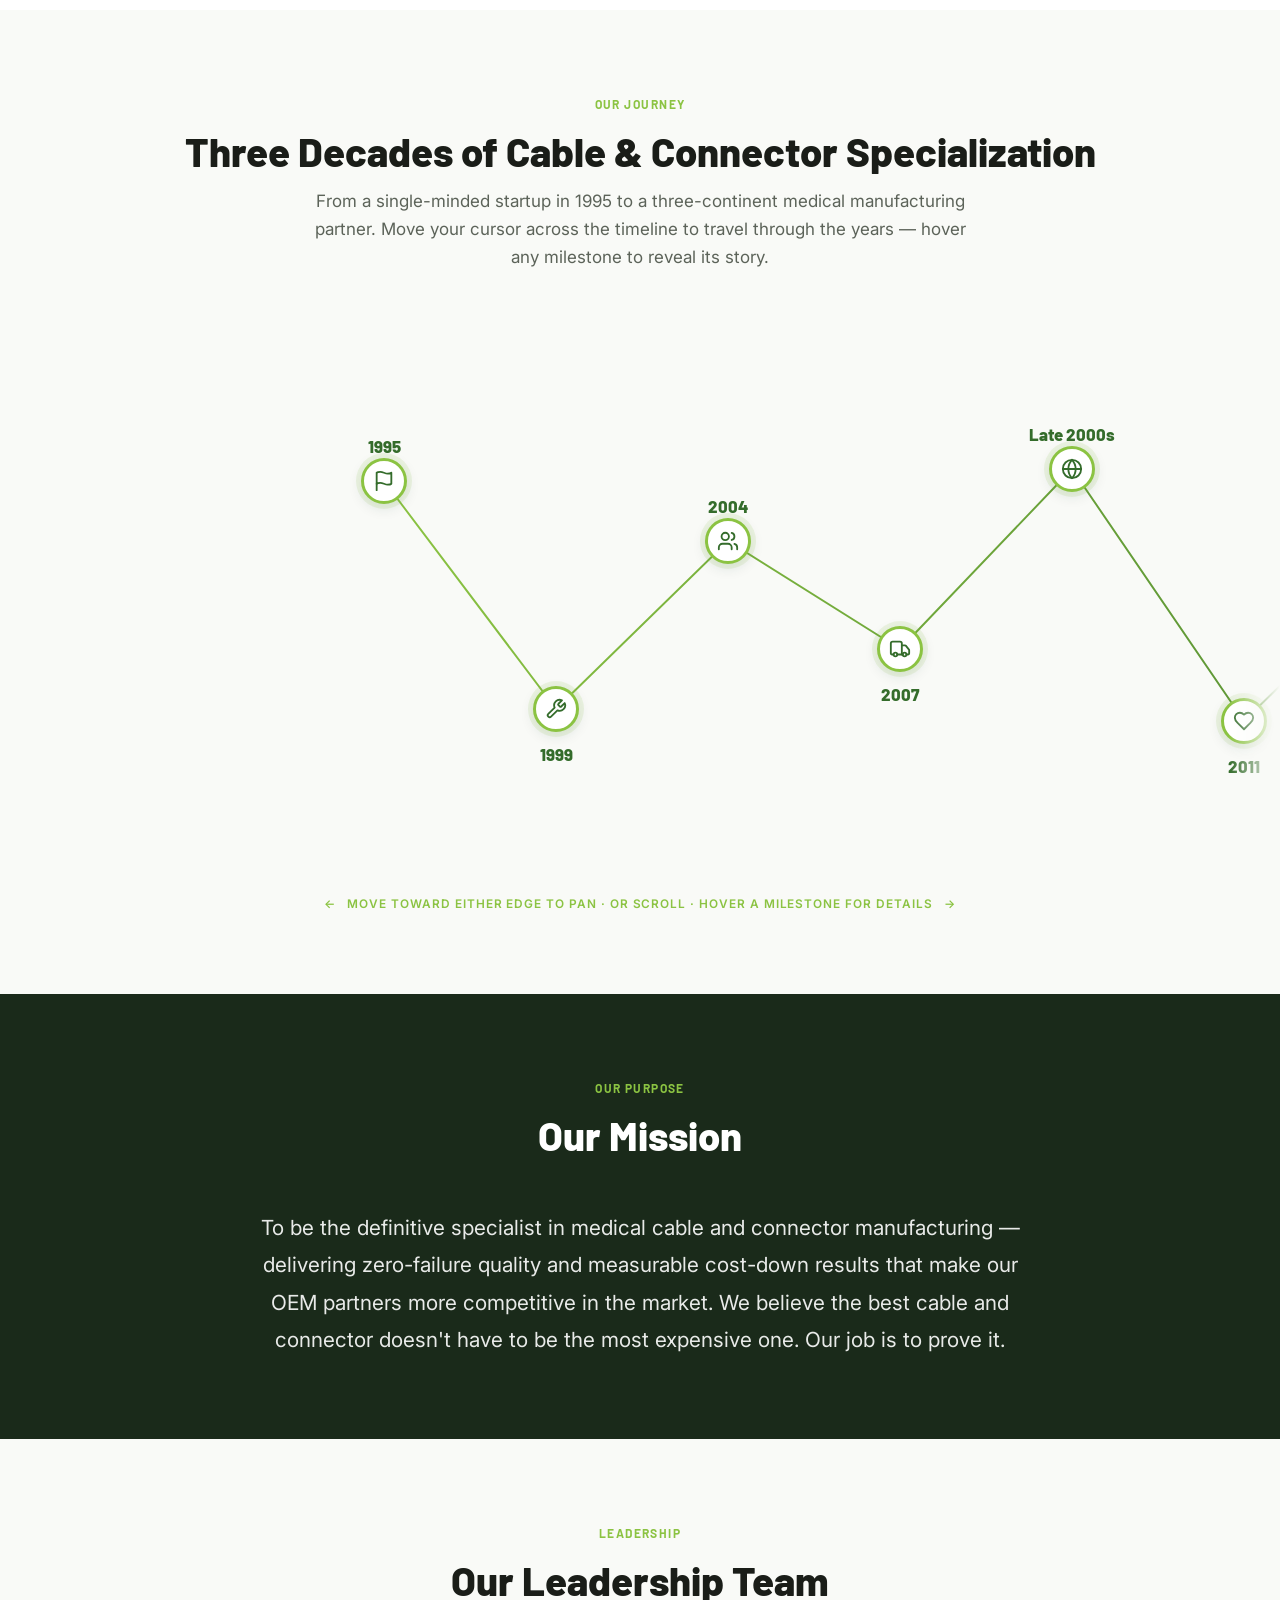
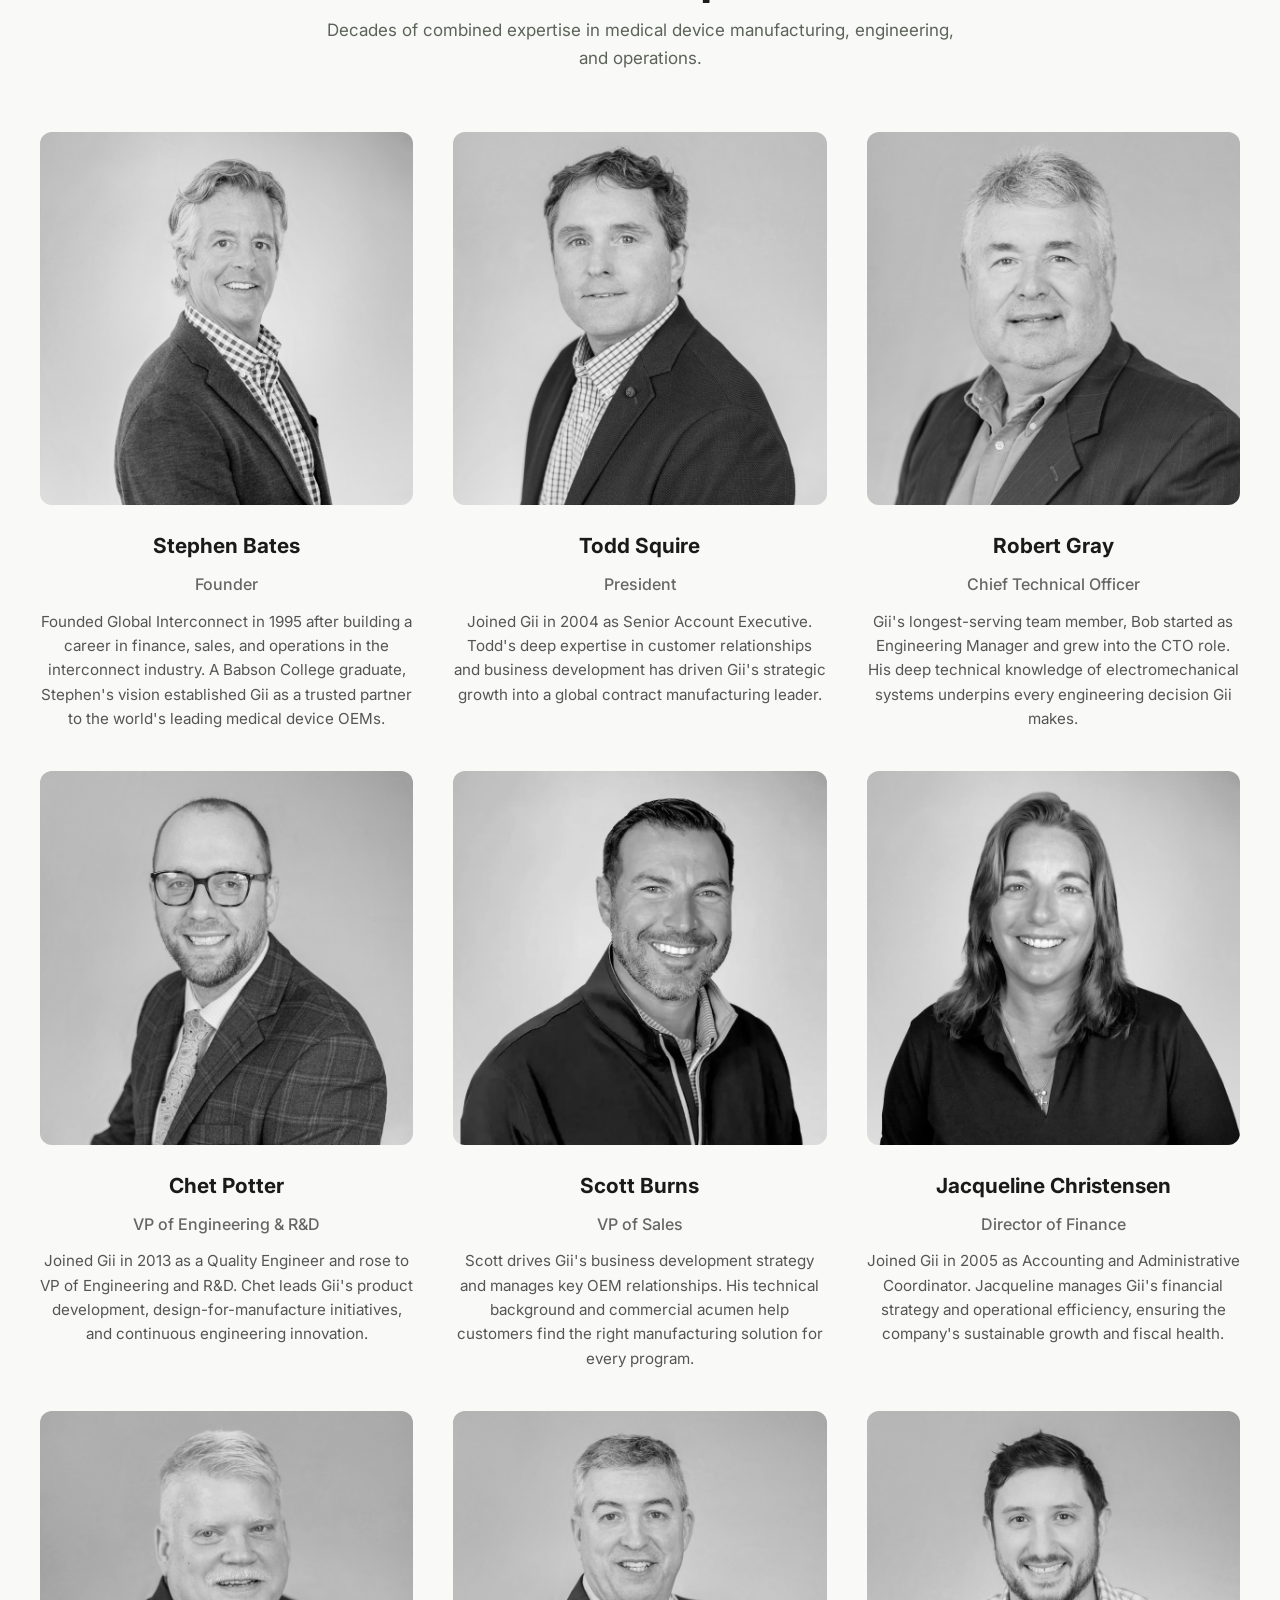
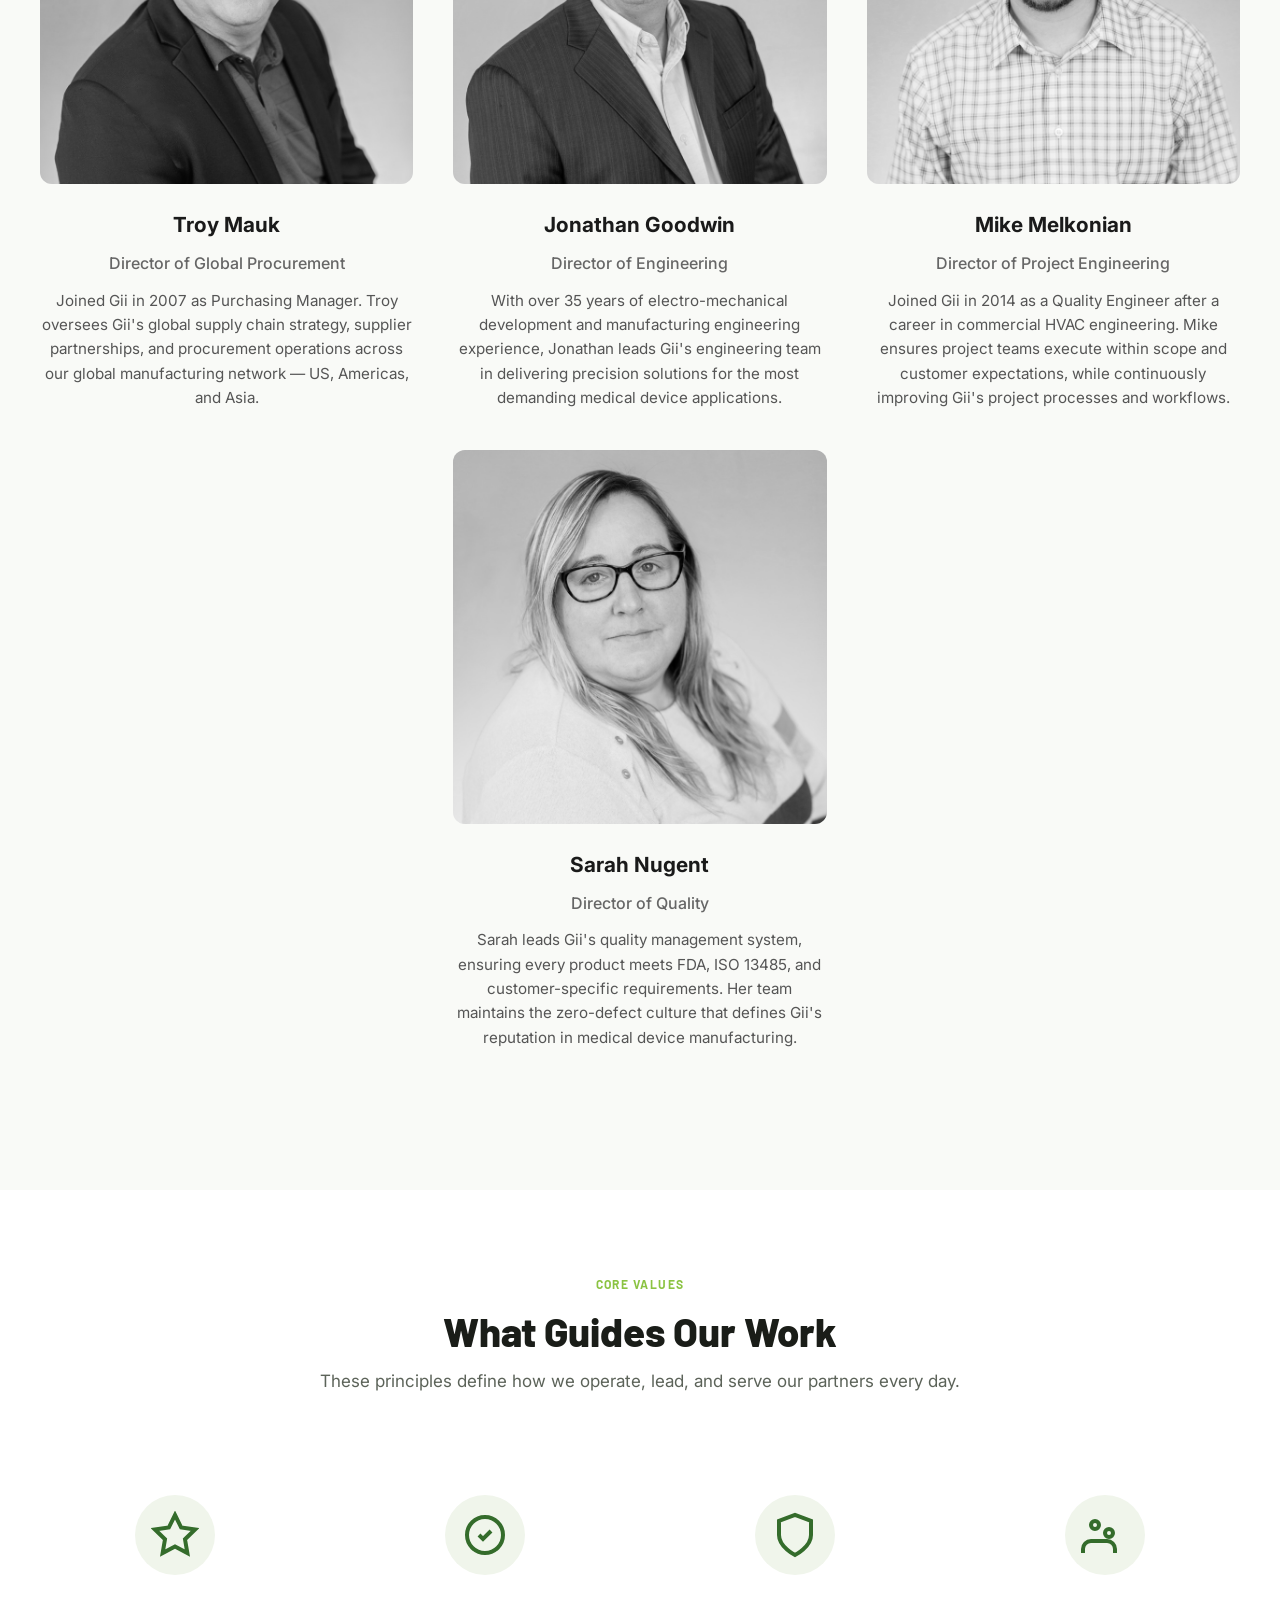
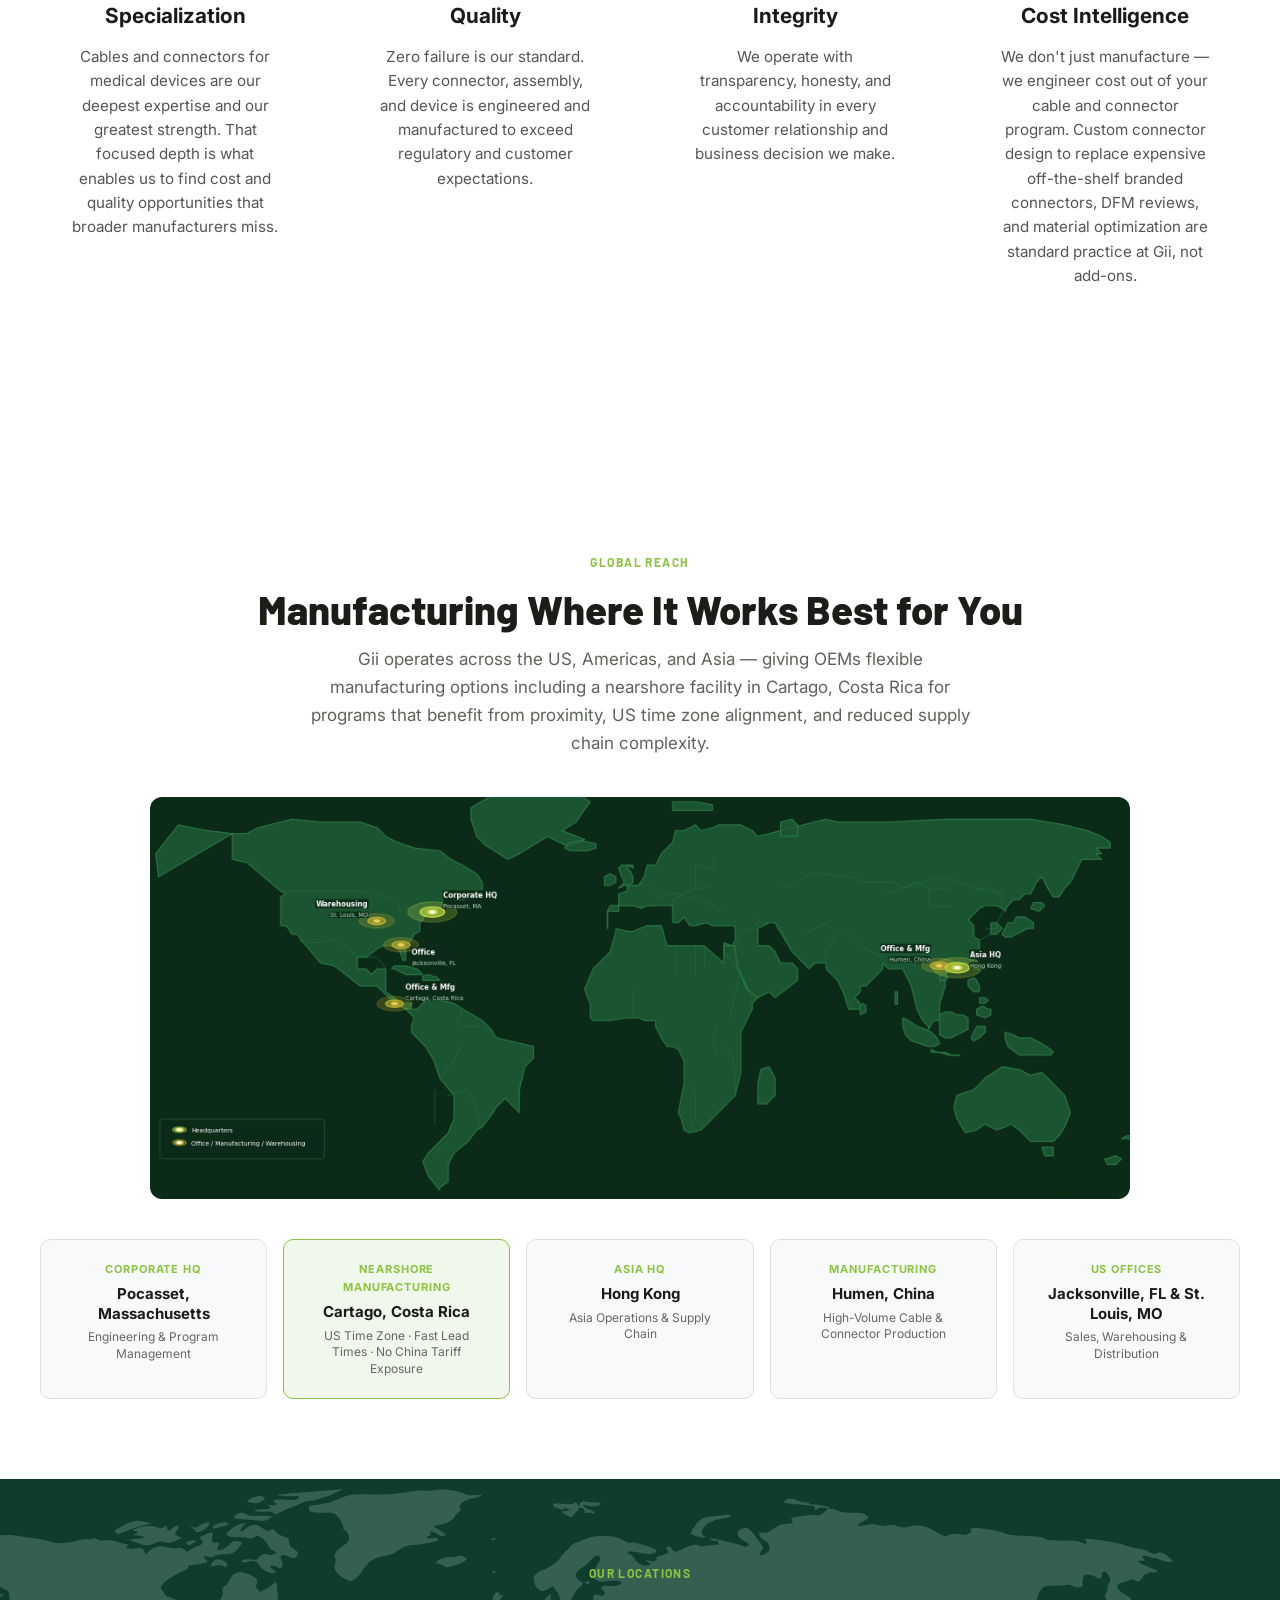
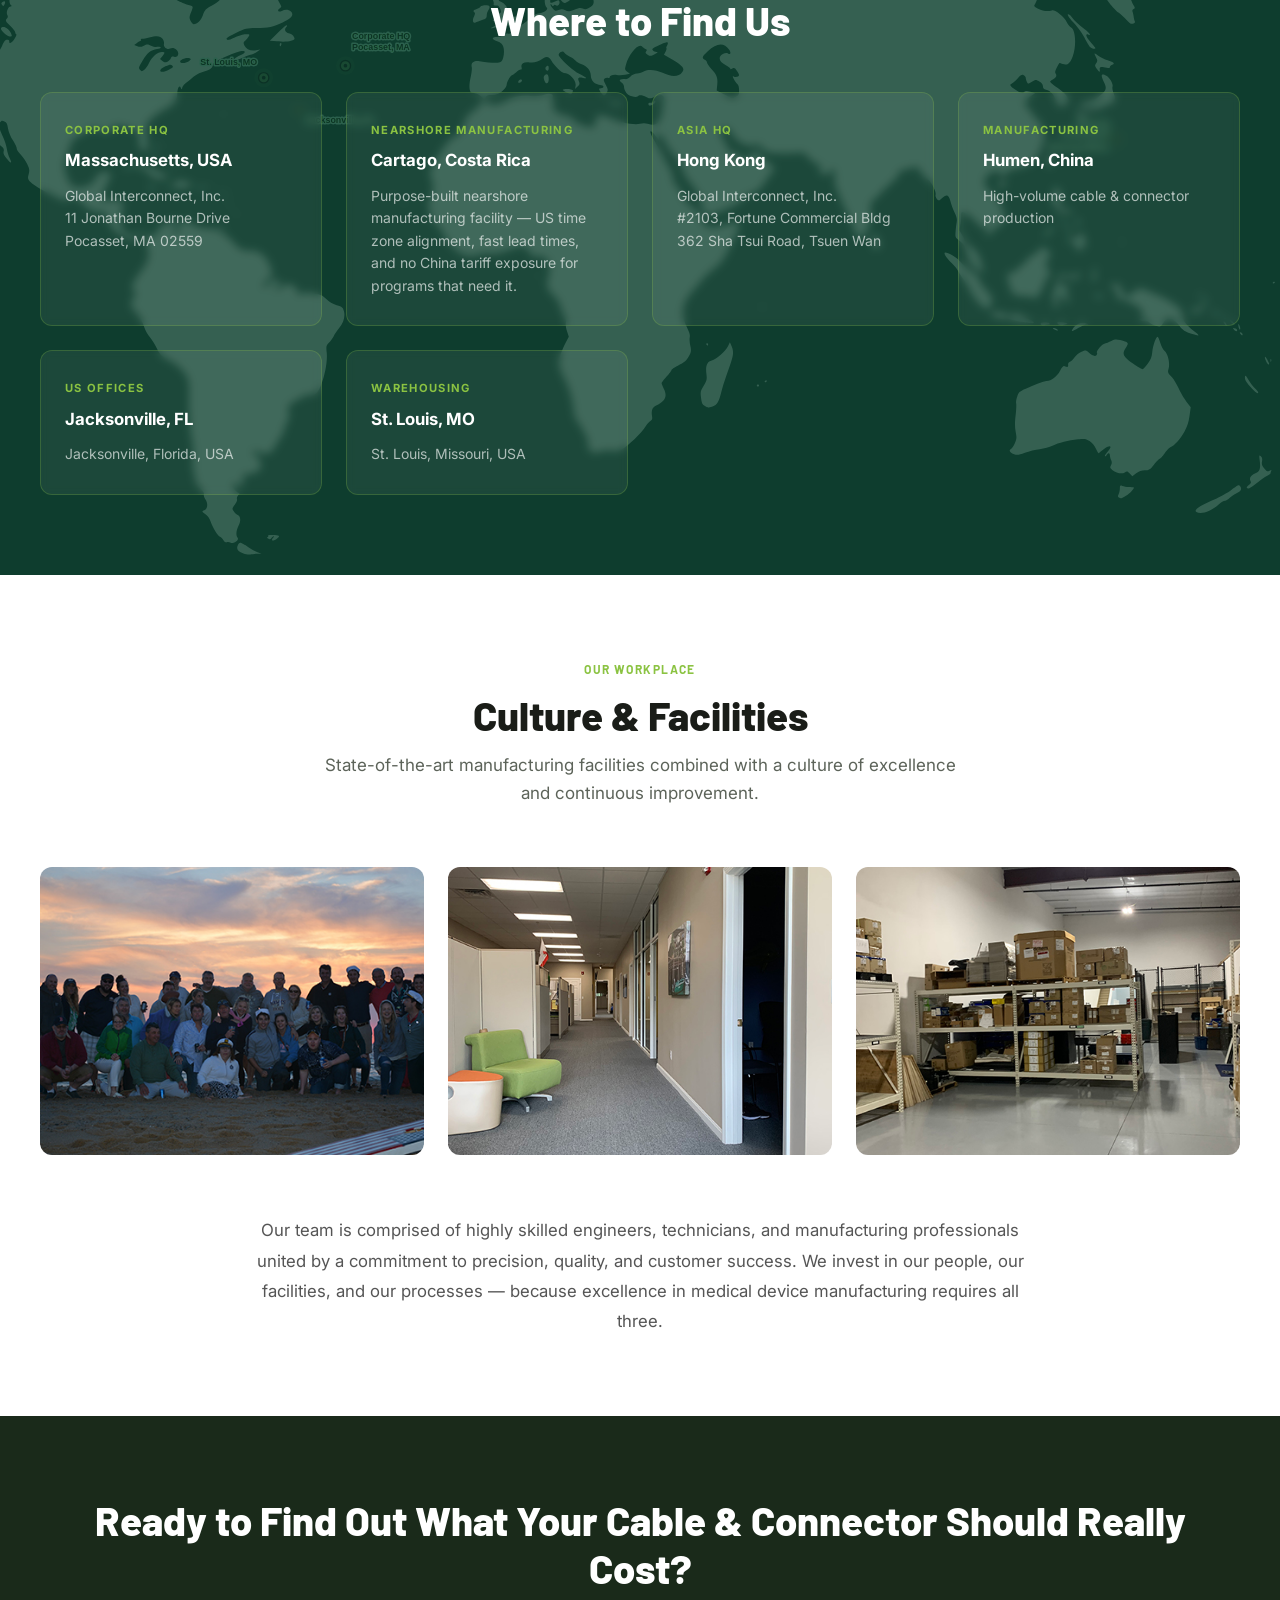
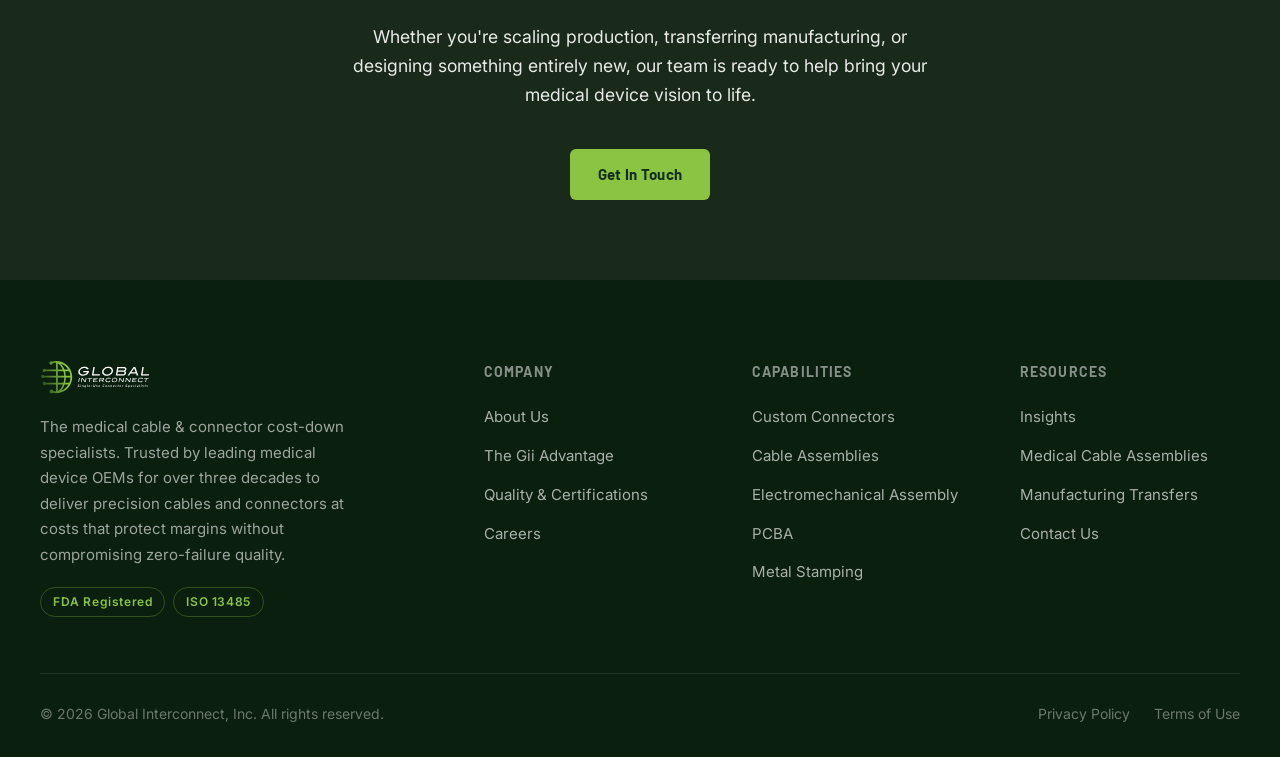
==== commit 2b6c23fb: "BIG CHANGE - added FAQ and Quote Page" ====
--- a/about.html
+++ b/about.html
@@ -438,7 +438,8 @@
         <li><a href="expertise.html">Expertise</a></li>
         <li><a href="devices.html">Devices</a></li>
         <li><a href="insights.html">Insights</a></li>
-        <li><a href="index.html#contact" class="nav-cta">Get In Touch</a></li>
+        <li><a href="faq.html">FAQ</a></li>
+        <li><a href="quote.html" class="nav-cta">Get a Quote</a></li>
       </ul>
     </nav>
   </header>
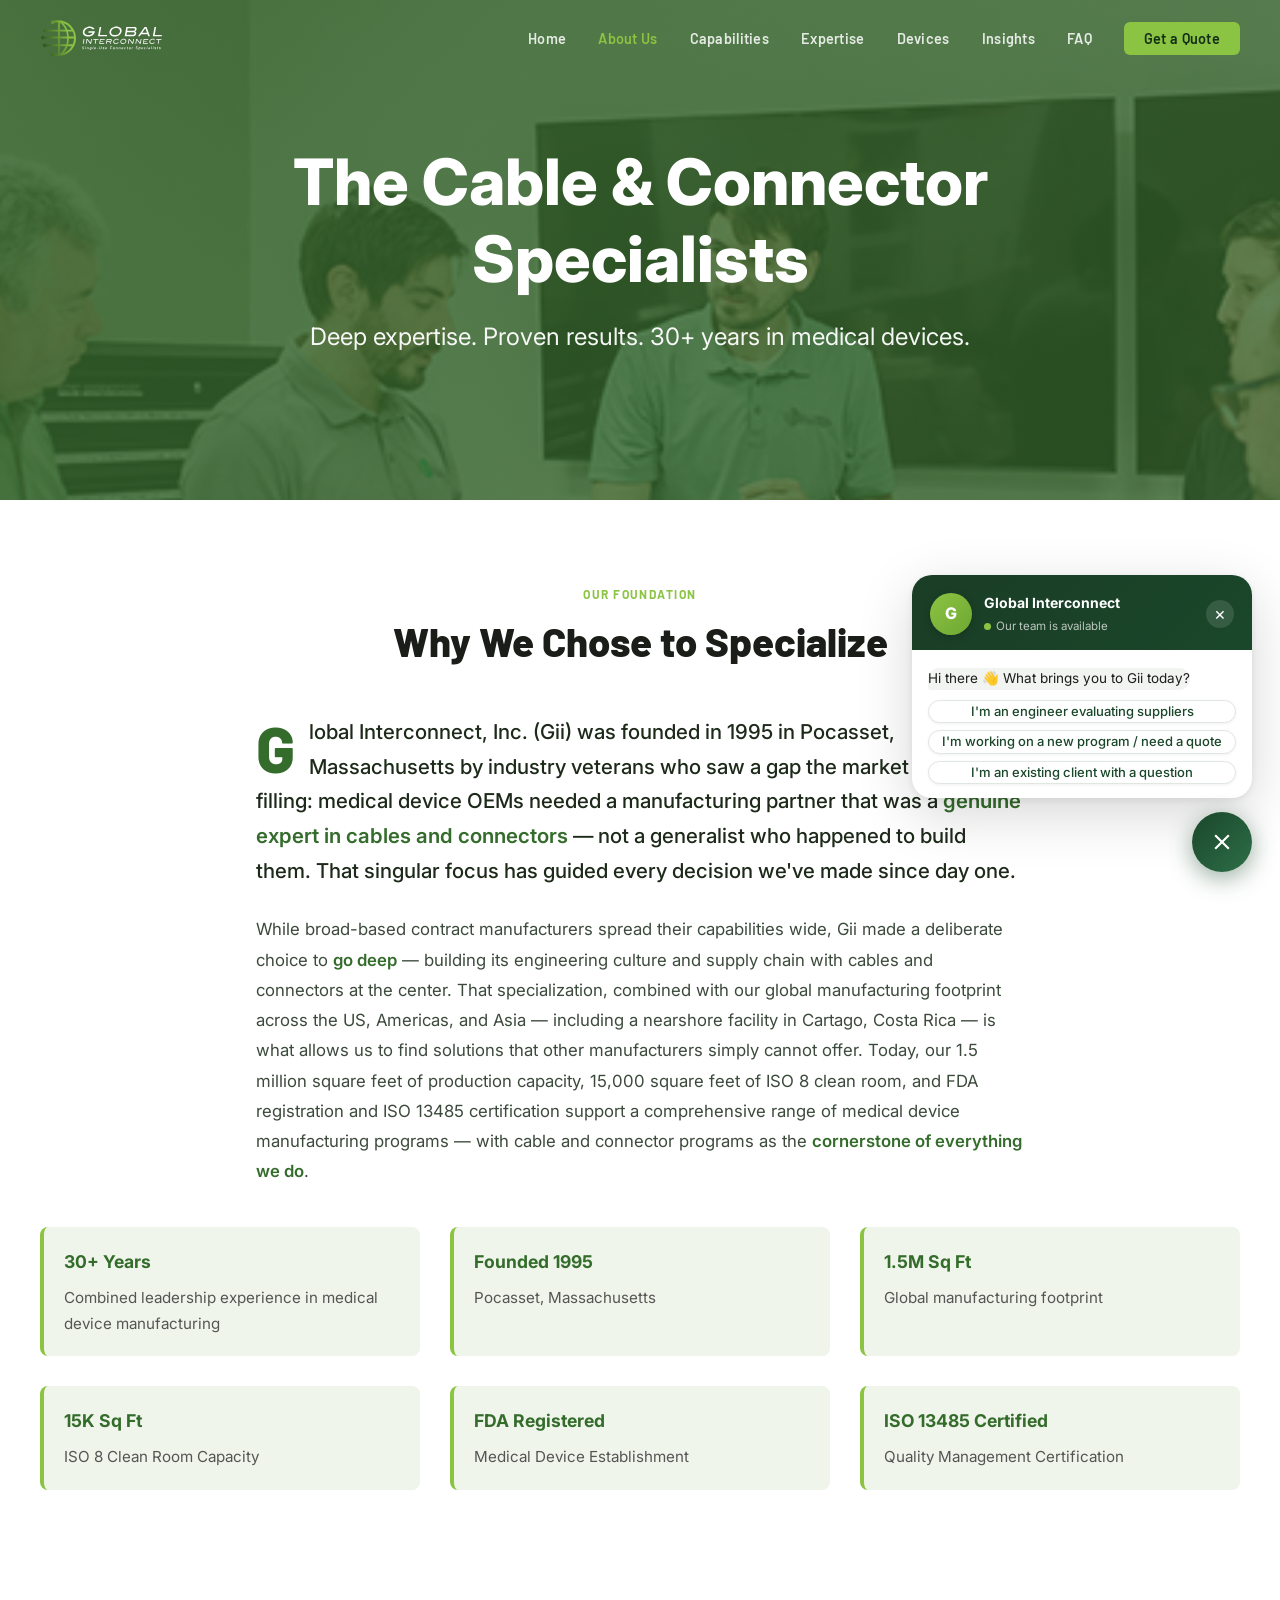
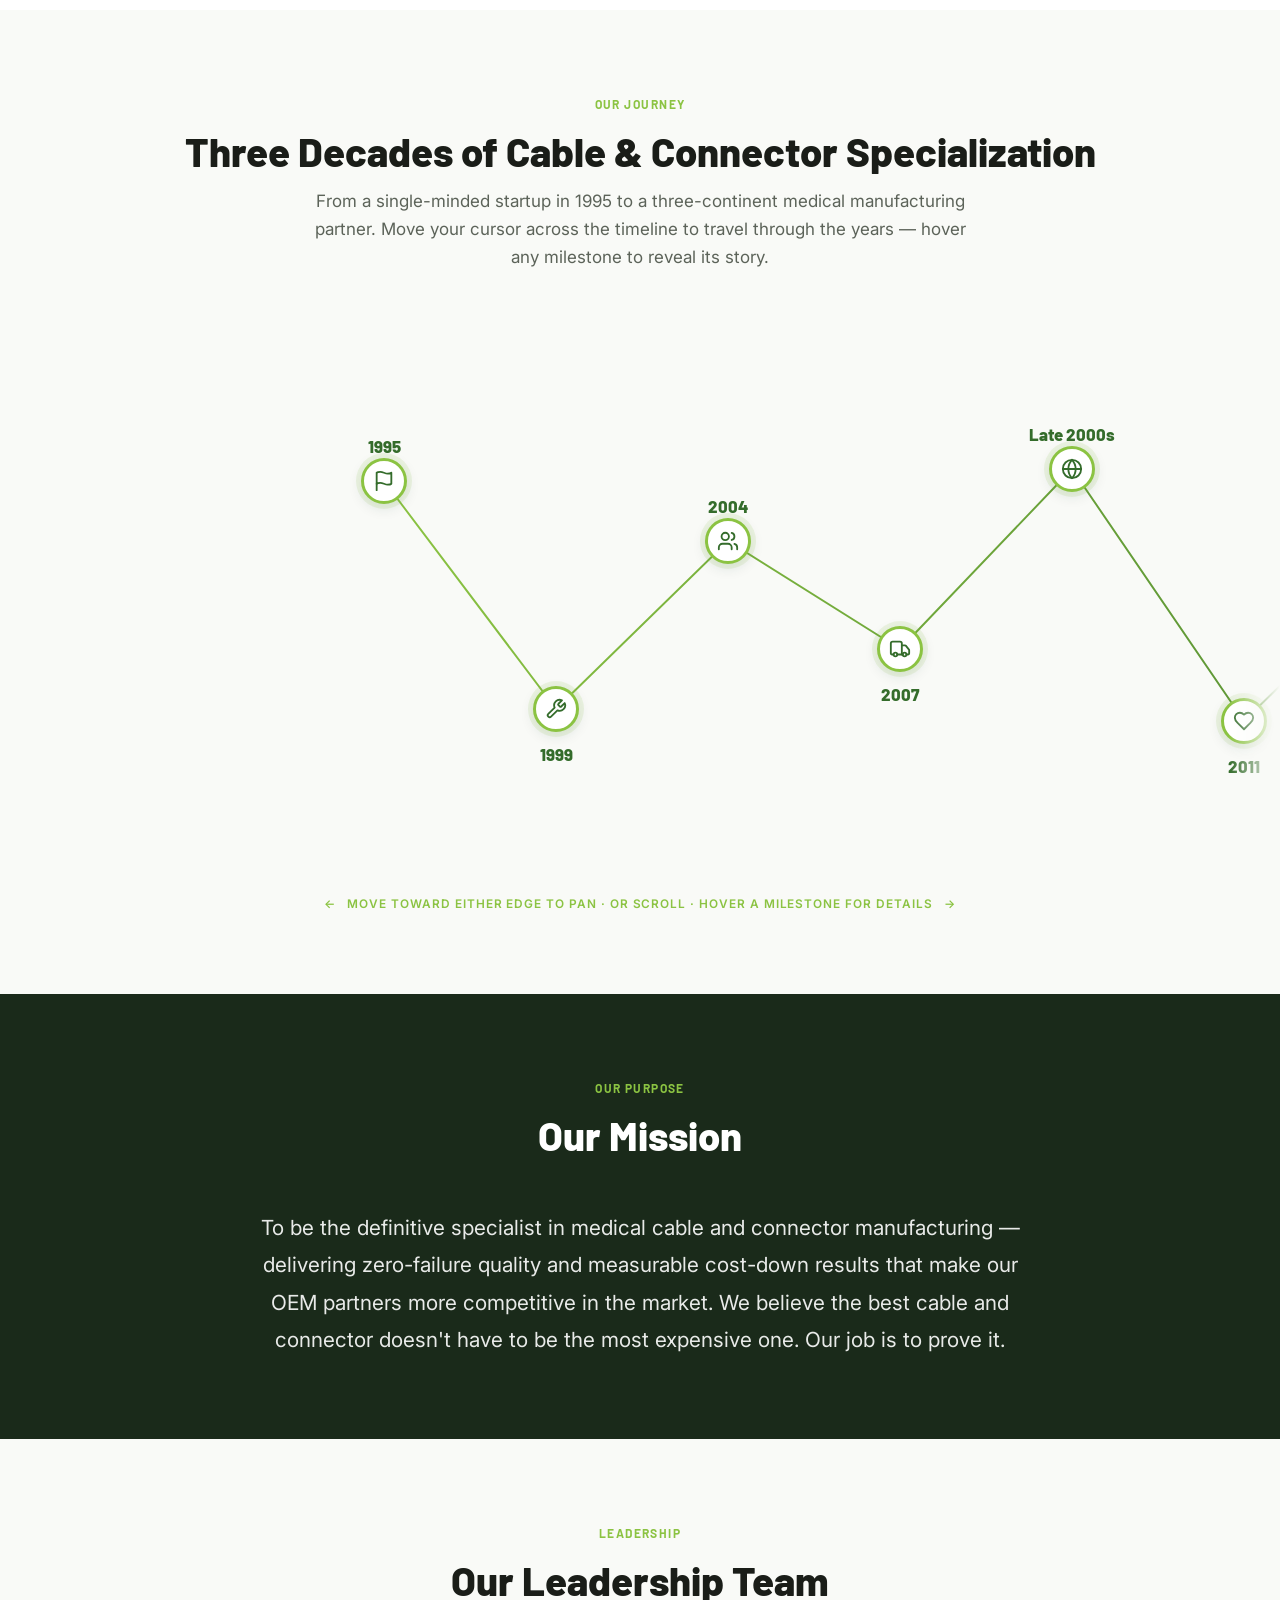
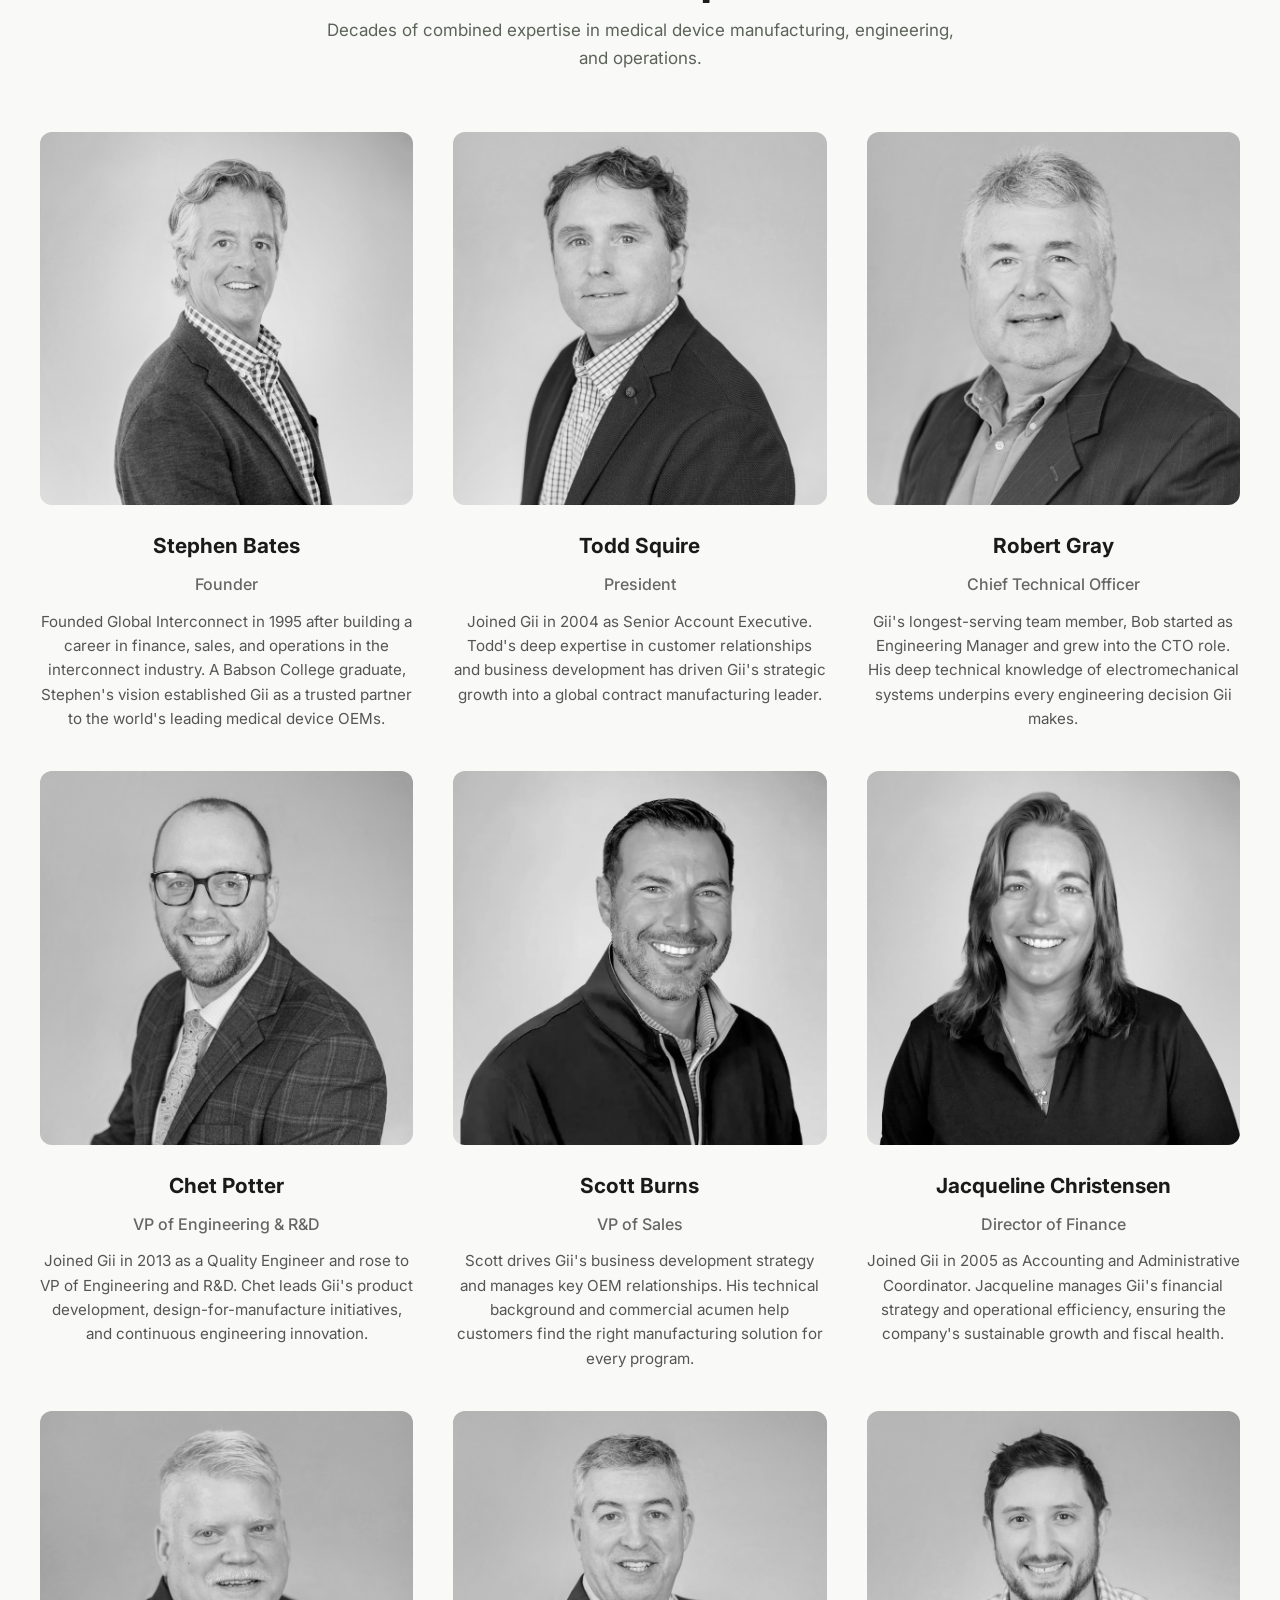
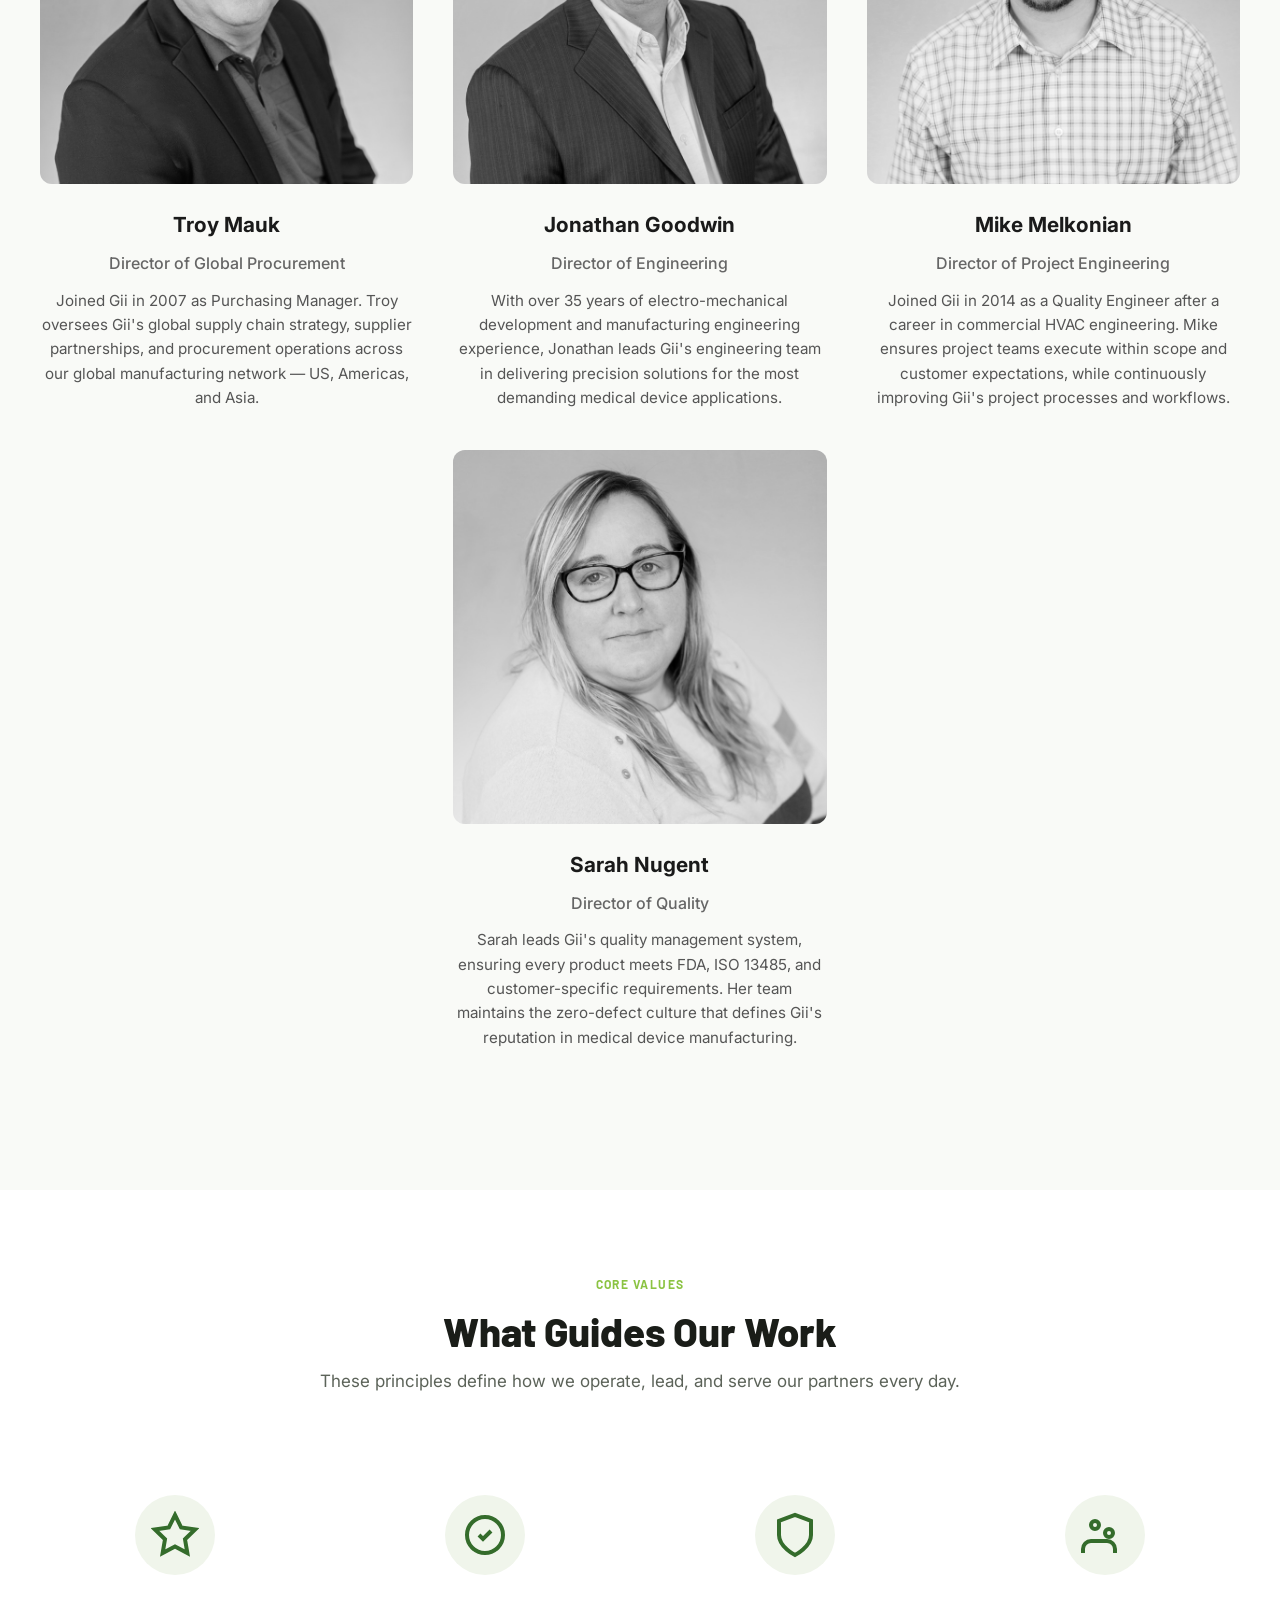
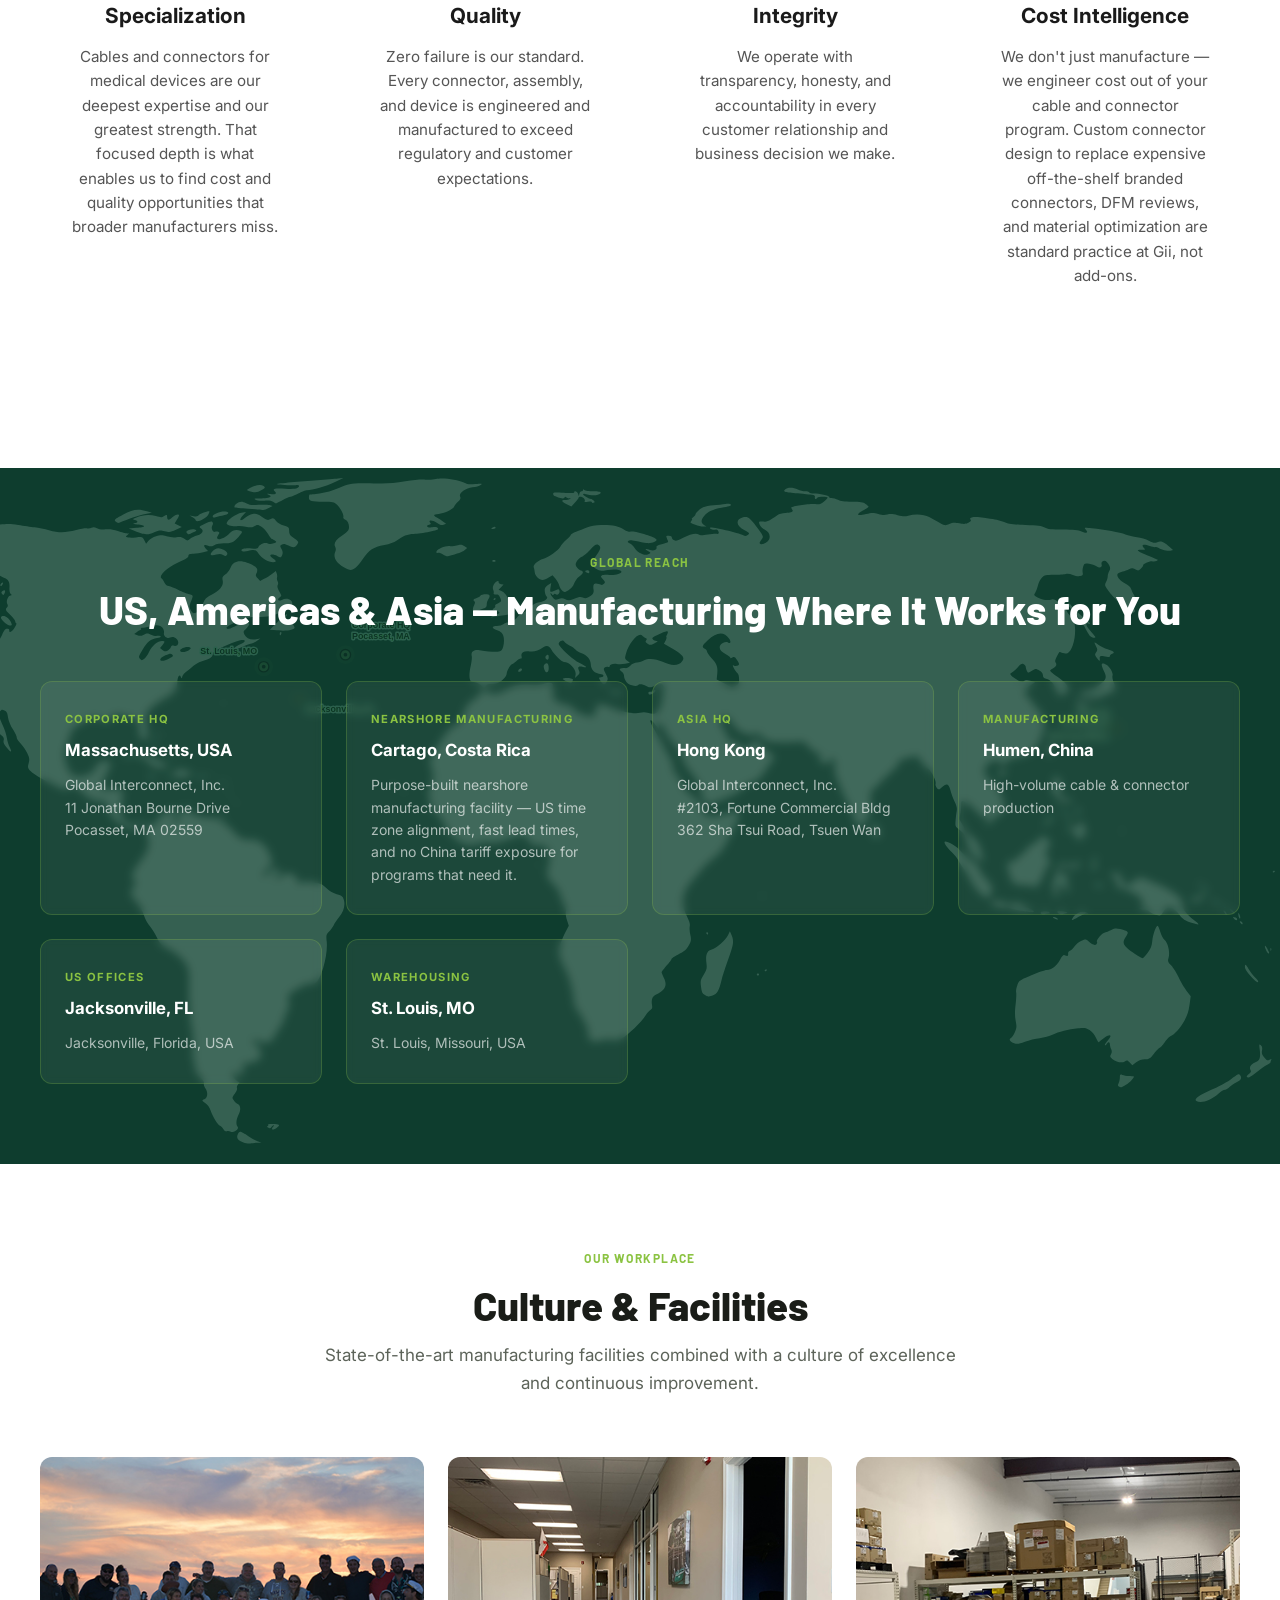
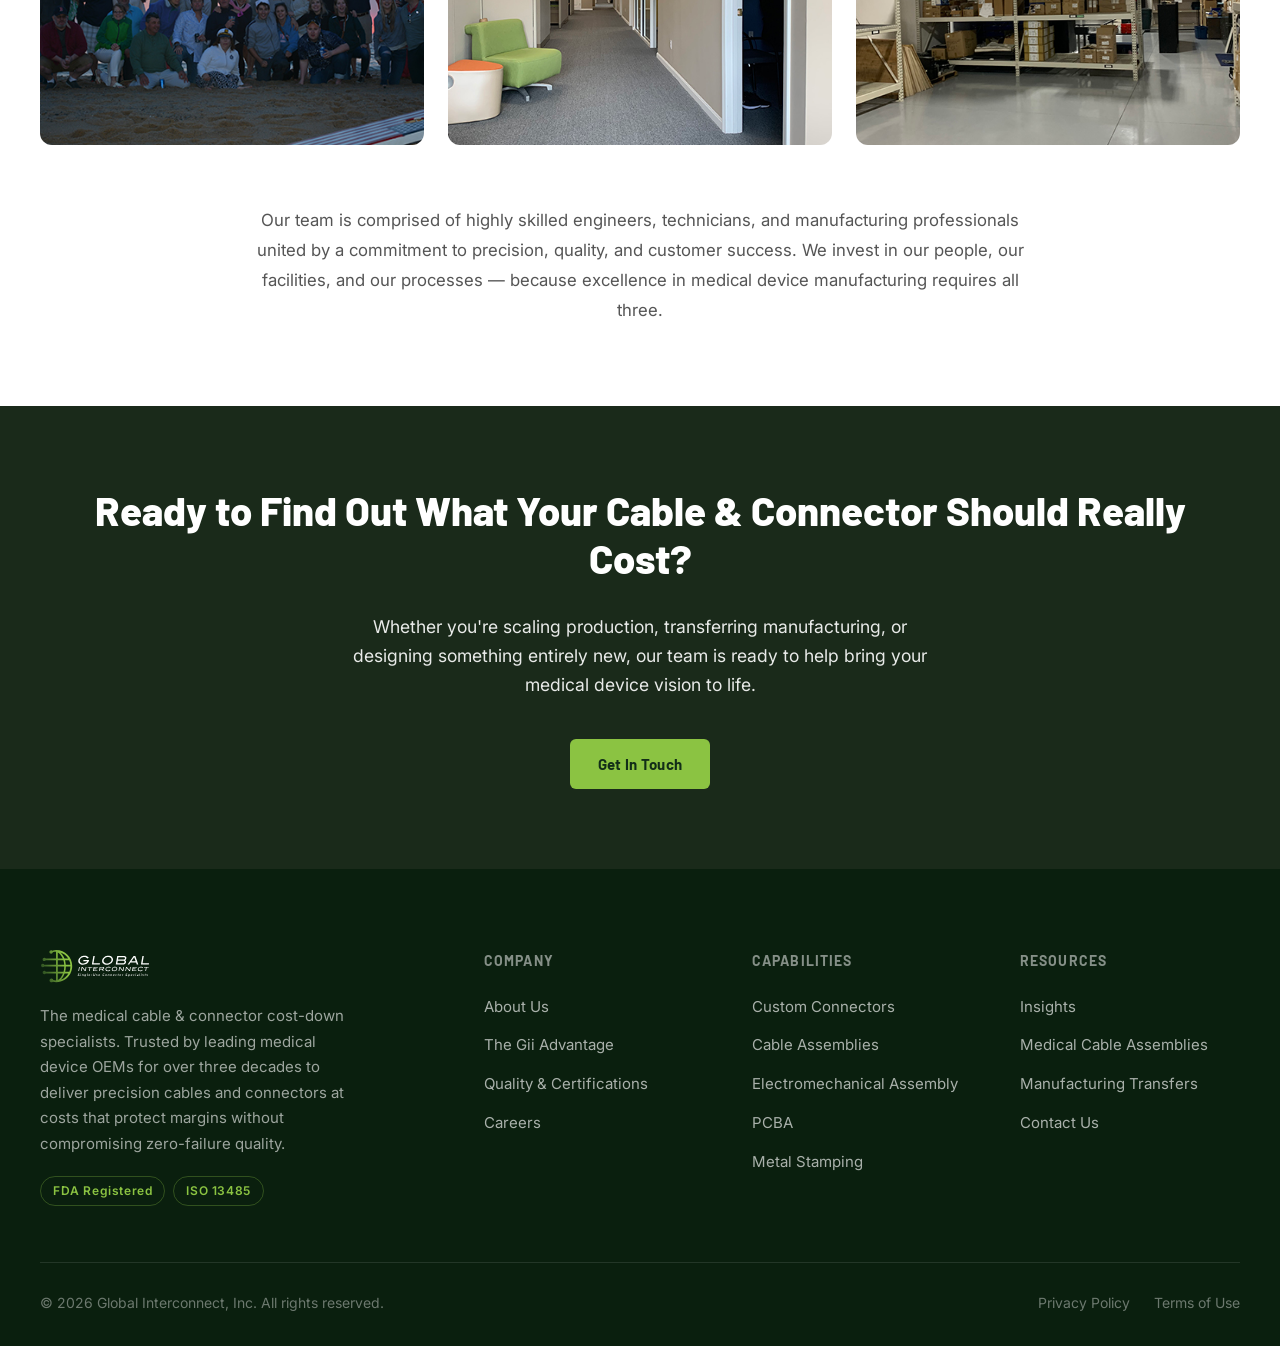
==== commit 949f803f: "Update about.html" ====
--- a/about.html
+++ b/about.html
@@ -1108,70 +1108,7 @@
     </div>
   </section>
 
-  <!-- ===== GLOBAL REACH / MAP ===== -->
-  <section class="about-section global-reach" id="global-reach">
-    <style>
-      .global-reach .map-container { max-width: 980px; margin: 0 auto; border-radius: 12px; overflow: hidden; }
-      .global-reach .map-img { width: 100%; height: auto; display: block; }
-      .locations-strip {
-        display: flex; flex-wrap: wrap; gap: 16px; margin-top: 40px; justify-content: center;
-      }
-      .loc-strip-item {
-        background: #f8f9fa; border: 1px solid #e0e0e0; border-radius: 10px;
-        padding: 20px 24px; flex: 1 1 180px; max-width: 240px; text-align: center;
-      }
-      .loc-strip-highlight { background: #f0f7eb; border-color: #8BC342; }
-      .loc-strip-label {
-        font-size: 11px; font-weight: 700; text-transform: uppercase;
-        letter-spacing: 0.08em; color: #8BC342; margin-bottom: 6px;
-      }
-      .loc-strip-name { font-size: 15px; font-weight: 700; color: #1a1a1a; margin-bottom: 6px; line-height: 1.3; }
-      .loc-strip-detail { font-size: 12px; color: #666; line-height: 1.4; }
-      @media (max-width: 600px) { .loc-strip-item { max-width: 100%; } }
-    </style>
-
-    <div class="container">
-      <div class="section-header" style="text-align:center; margin-bottom: 40px;">
-        <span class="section-eyebrow">Global Reach</span>
-        <h2 class="section-title">Manufacturing Where It Works Best for You</h2>
-        <p class="section-desc">Gii operates across the US, Americas, and Asia — giving OEMs flexible manufacturing options including a nearshore facility in Cartago, Costa Rica for programs that benefit from proximity, US time zone alignment, and reduced supply chain complexity.</p>
-      </div>
-
-      <div class="map-container">
-        <img src="assets/images/map.png" alt="Gii Global Manufacturing Network" class="map-img" />
-      </div>
-
-      <div class="locations-strip">
-        <div class="loc-strip-item">
-          <div class="loc-strip-label">Corporate HQ</div>
-          <div class="loc-strip-name">Pocasset, Massachusetts</div>
-          <div class="loc-strip-detail">Engineering &amp; Program Management</div>
-        </div>
-        <div class="loc-strip-item loc-strip-highlight">
-          <div class="loc-strip-label">Nearshore Manufacturing</div>
-          <div class="loc-strip-name">Cartago, Costa Rica</div>
-          <div class="loc-strip-detail">US Time Zone · Fast Lead Times · No China Tariff Exposure</div>
-        </div>
-        <div class="loc-strip-item">
-          <div class="loc-strip-label">Asia HQ</div>
-          <div class="loc-strip-name">Hong Kong</div>
-          <div class="loc-strip-detail">Asia Operations &amp; Supply Chain</div>
-        </div>
-        <div class="loc-strip-item">
-          <div class="loc-strip-label">Manufacturing</div>
-          <div class="loc-strip-name">Humen, China</div>
-          <div class="loc-strip-detail">High-Volume Cable &amp; Connector Production</div>
-        </div>
-        <div class="loc-strip-item">
-          <div class="loc-strip-label">US Offices</div>
-          <div class="loc-strip-name">Jacksonville, FL &amp; St. Louis, MO</div>
-          <div class="loc-strip-detail">Sales, Warehousing &amp; Distribution</div>
-        </div>
-      </div>
-    </div>
-  </section>
-
-  <!-- ===== LOCATIONS / ADDRESSES ===== -->
+  <!-- ===== GLOBAL PRESENCE ===== -->
   <section class="locations-section">
     <!-- Full-bleed SVG map background -->
     <div class="map-bg-wrap">
@@ -1180,8 +1117,8 @@
 
     <div class="container locations-overlay">
       <div class="locations-header">
-        <span class="section-eyebrow">Our Locations</span>
-        <h2 class="section-title">Where to Find Us</h2>
+        <span class="section-eyebrow">Global Reach</span>
+        <h2 class="section-title">US, Americas &amp; Asia — Manufacturing Where It Works for You</h2>
       </div>
 
       <div class="locations-cards">
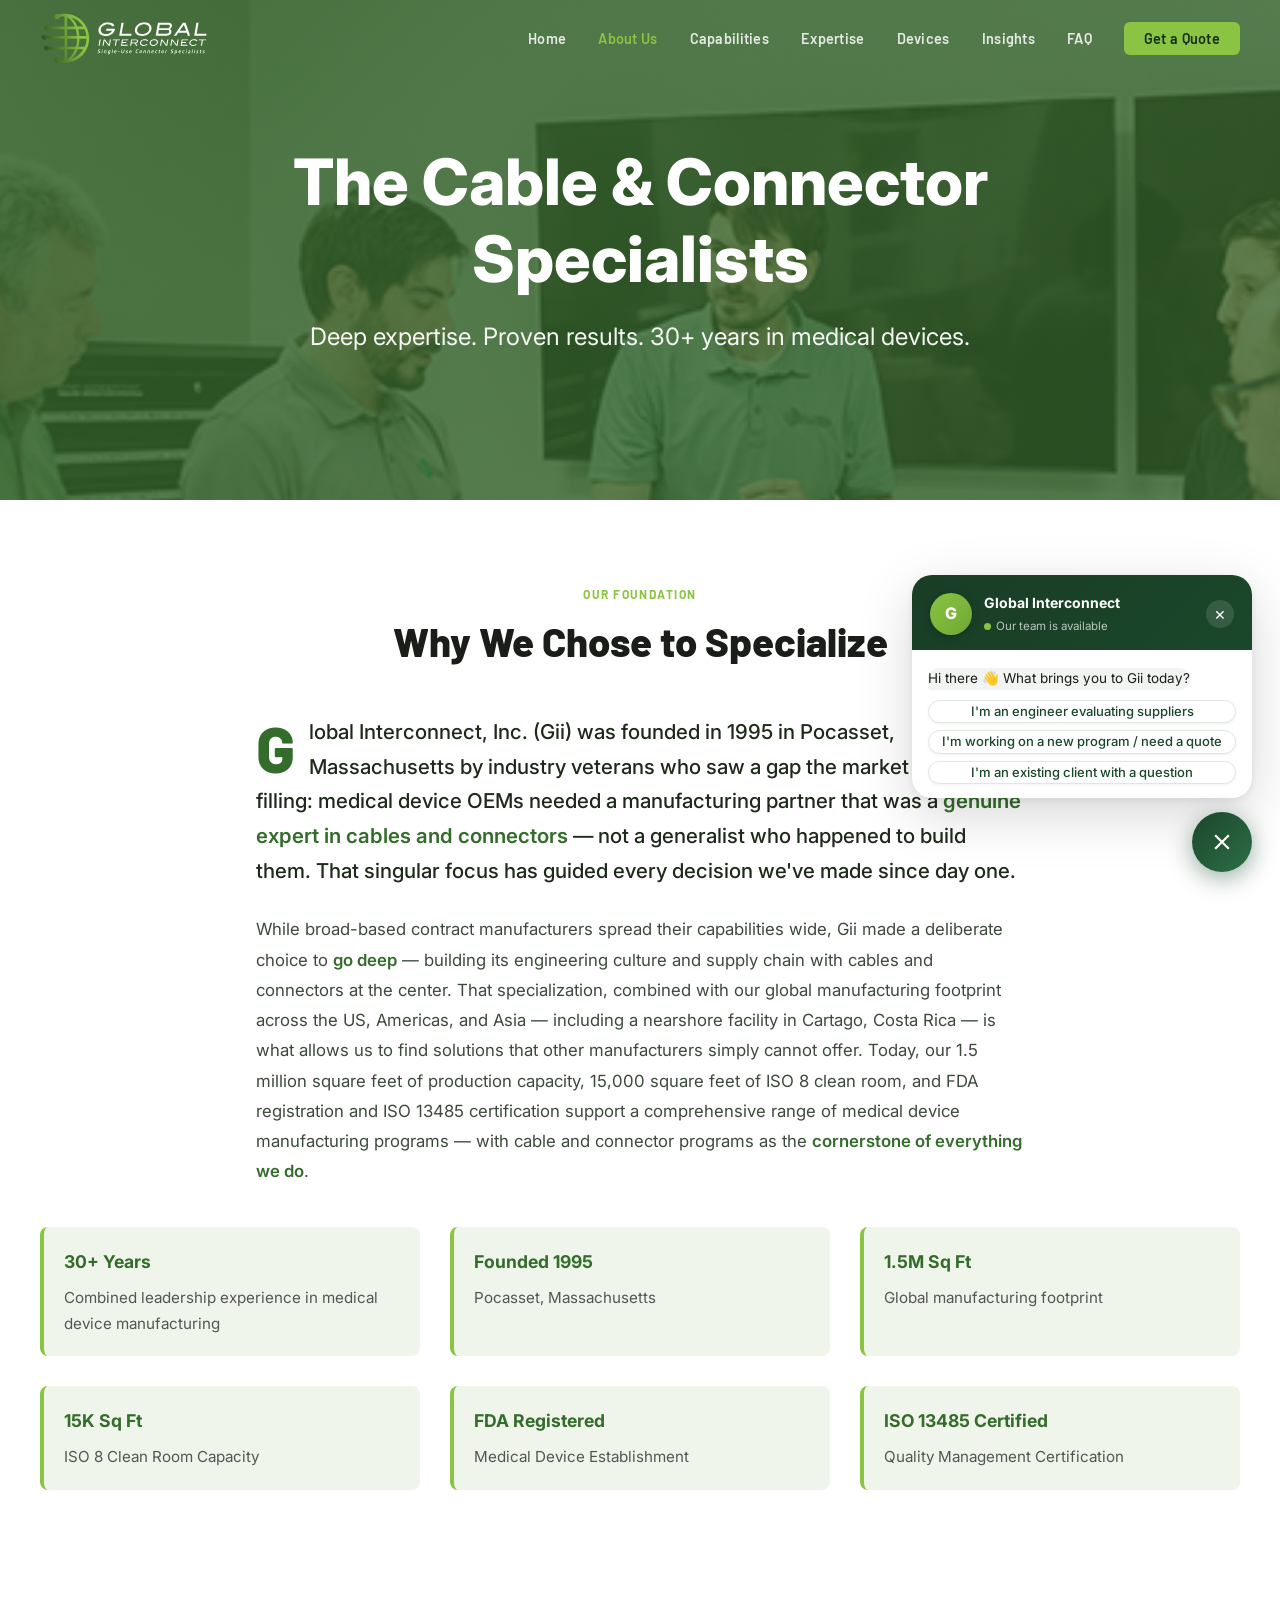
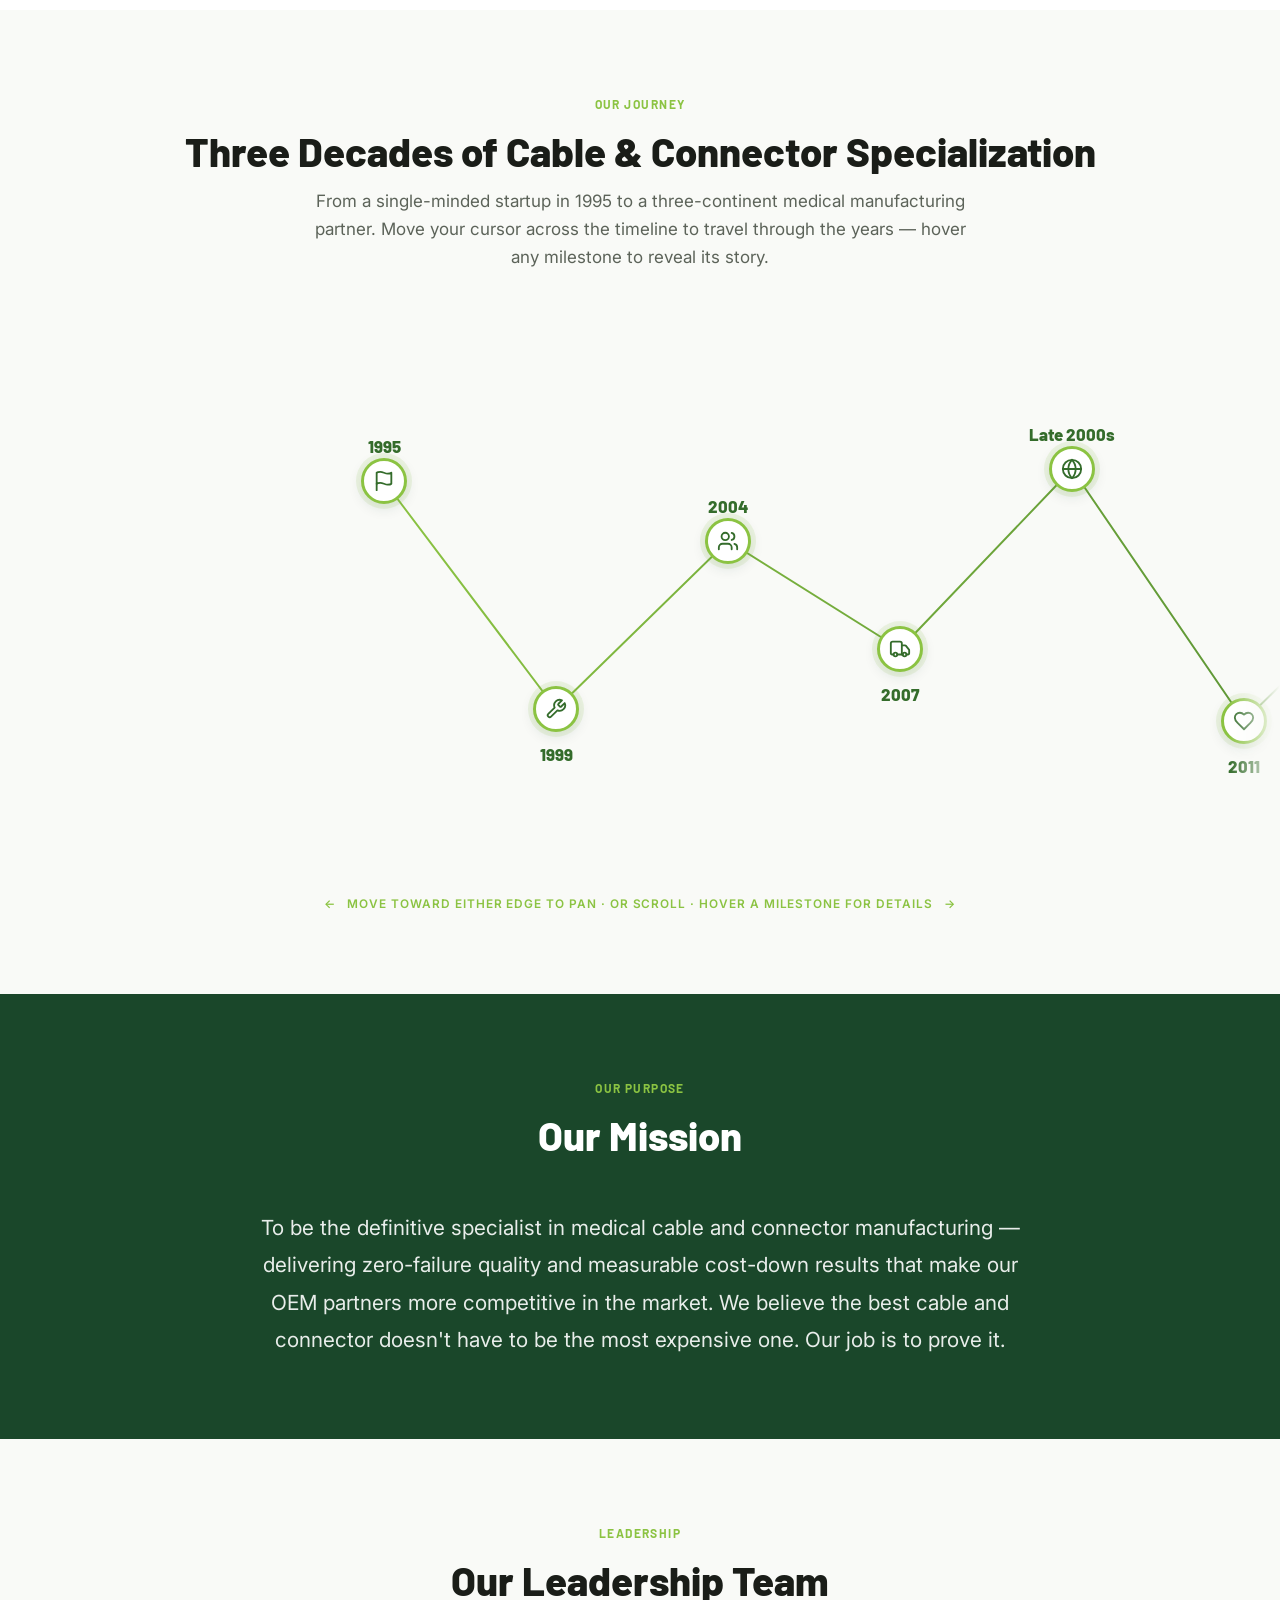
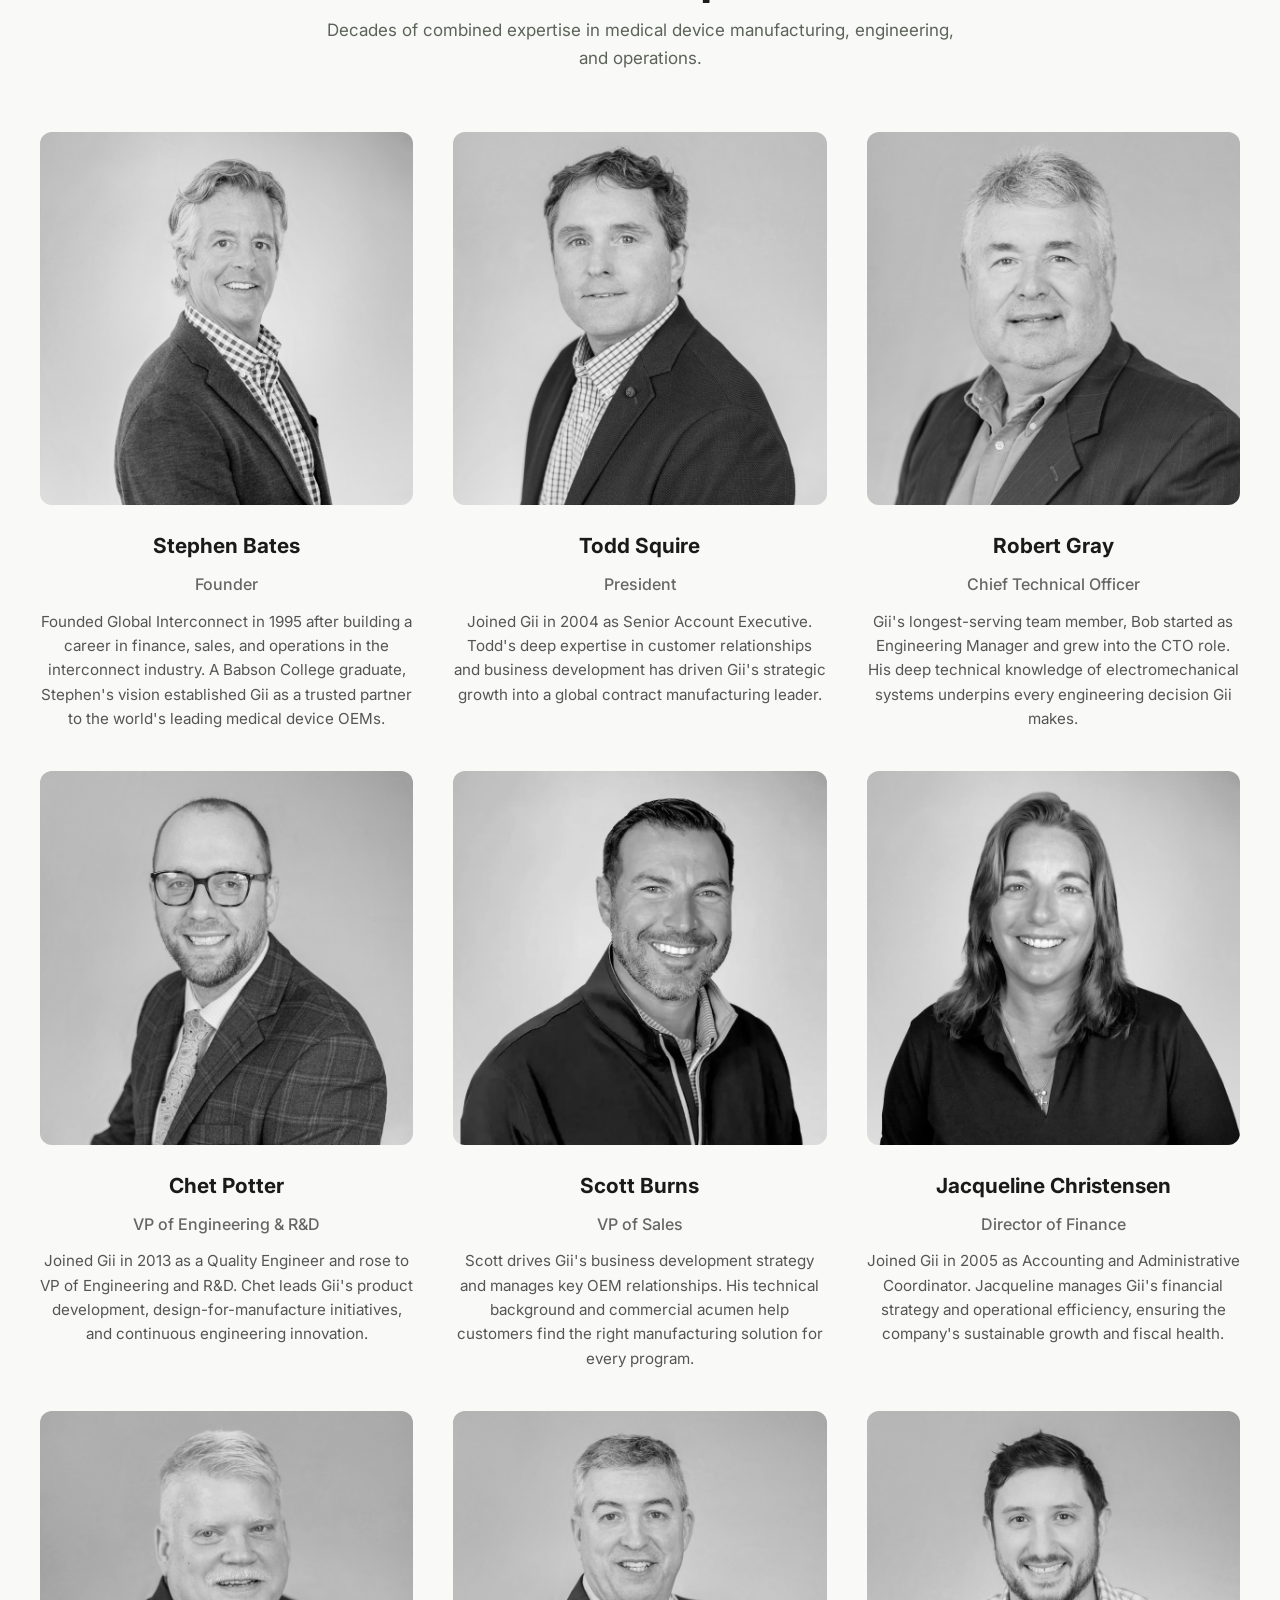
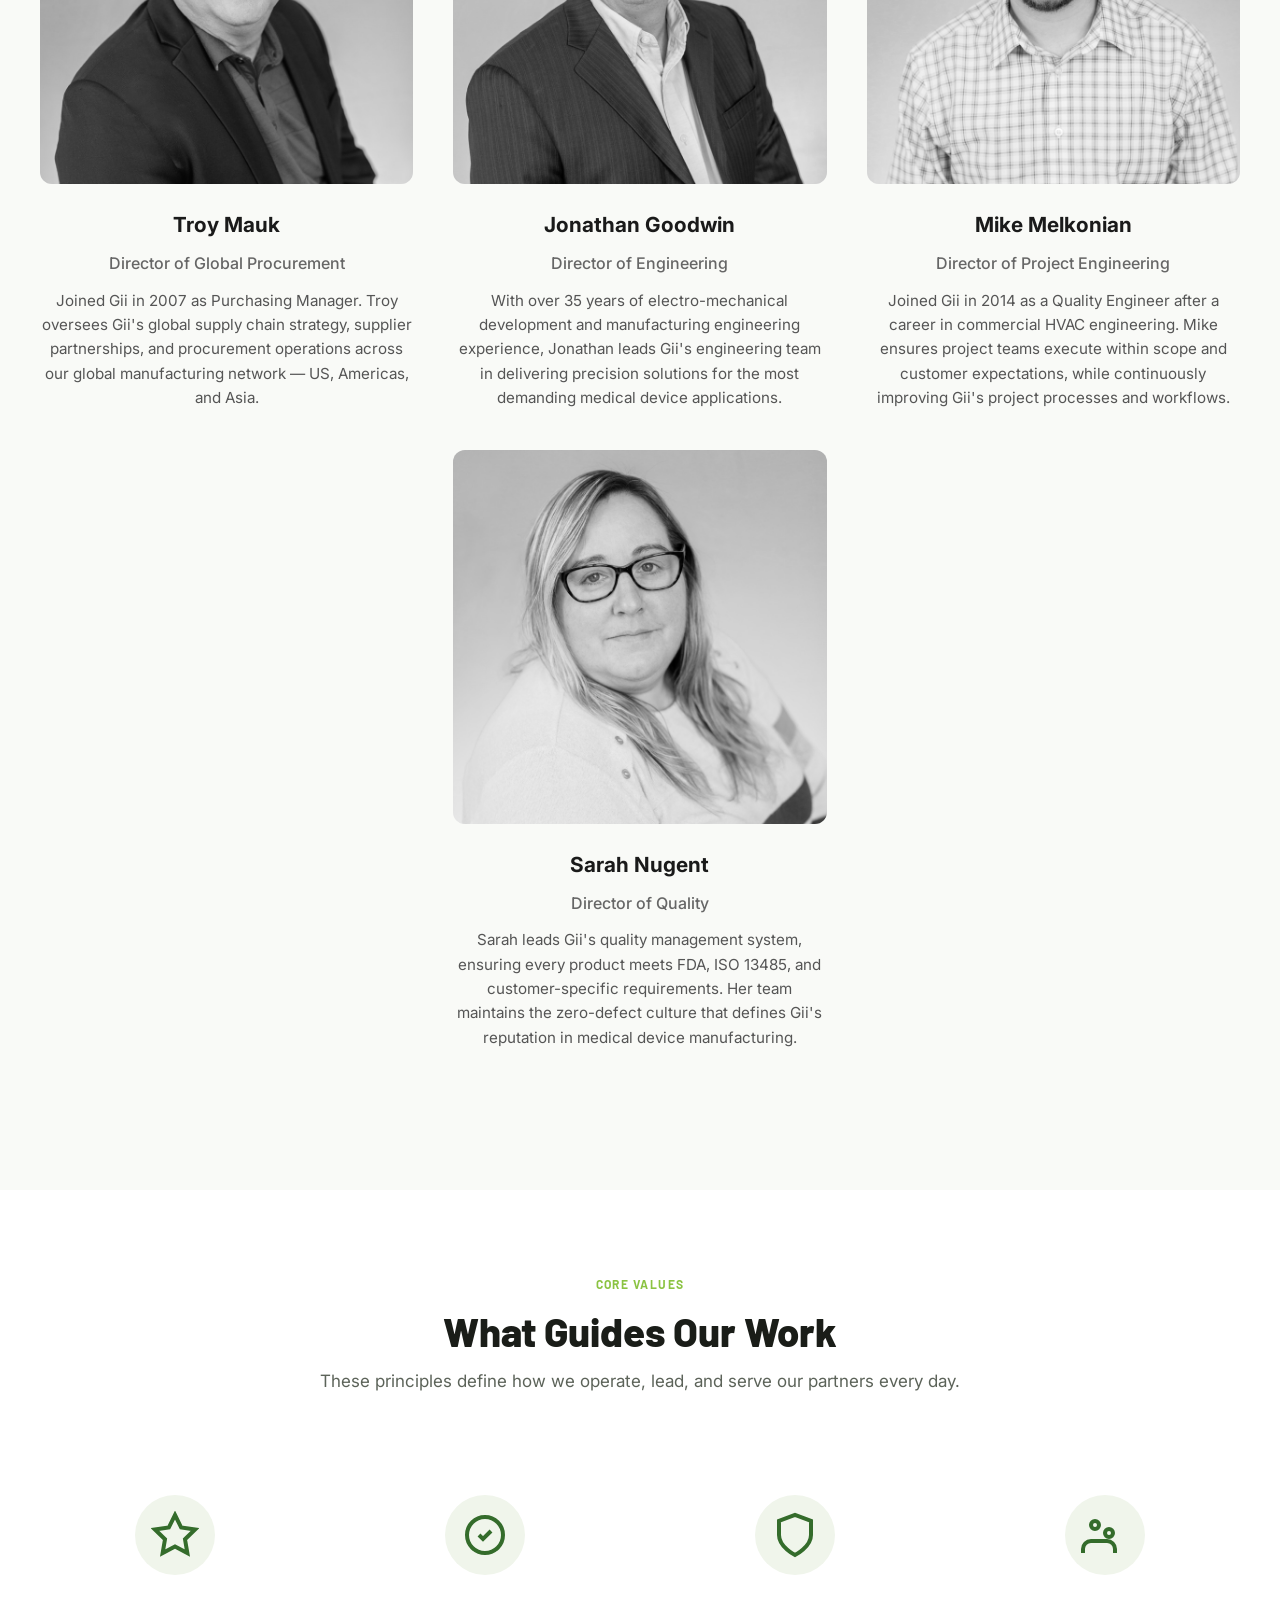
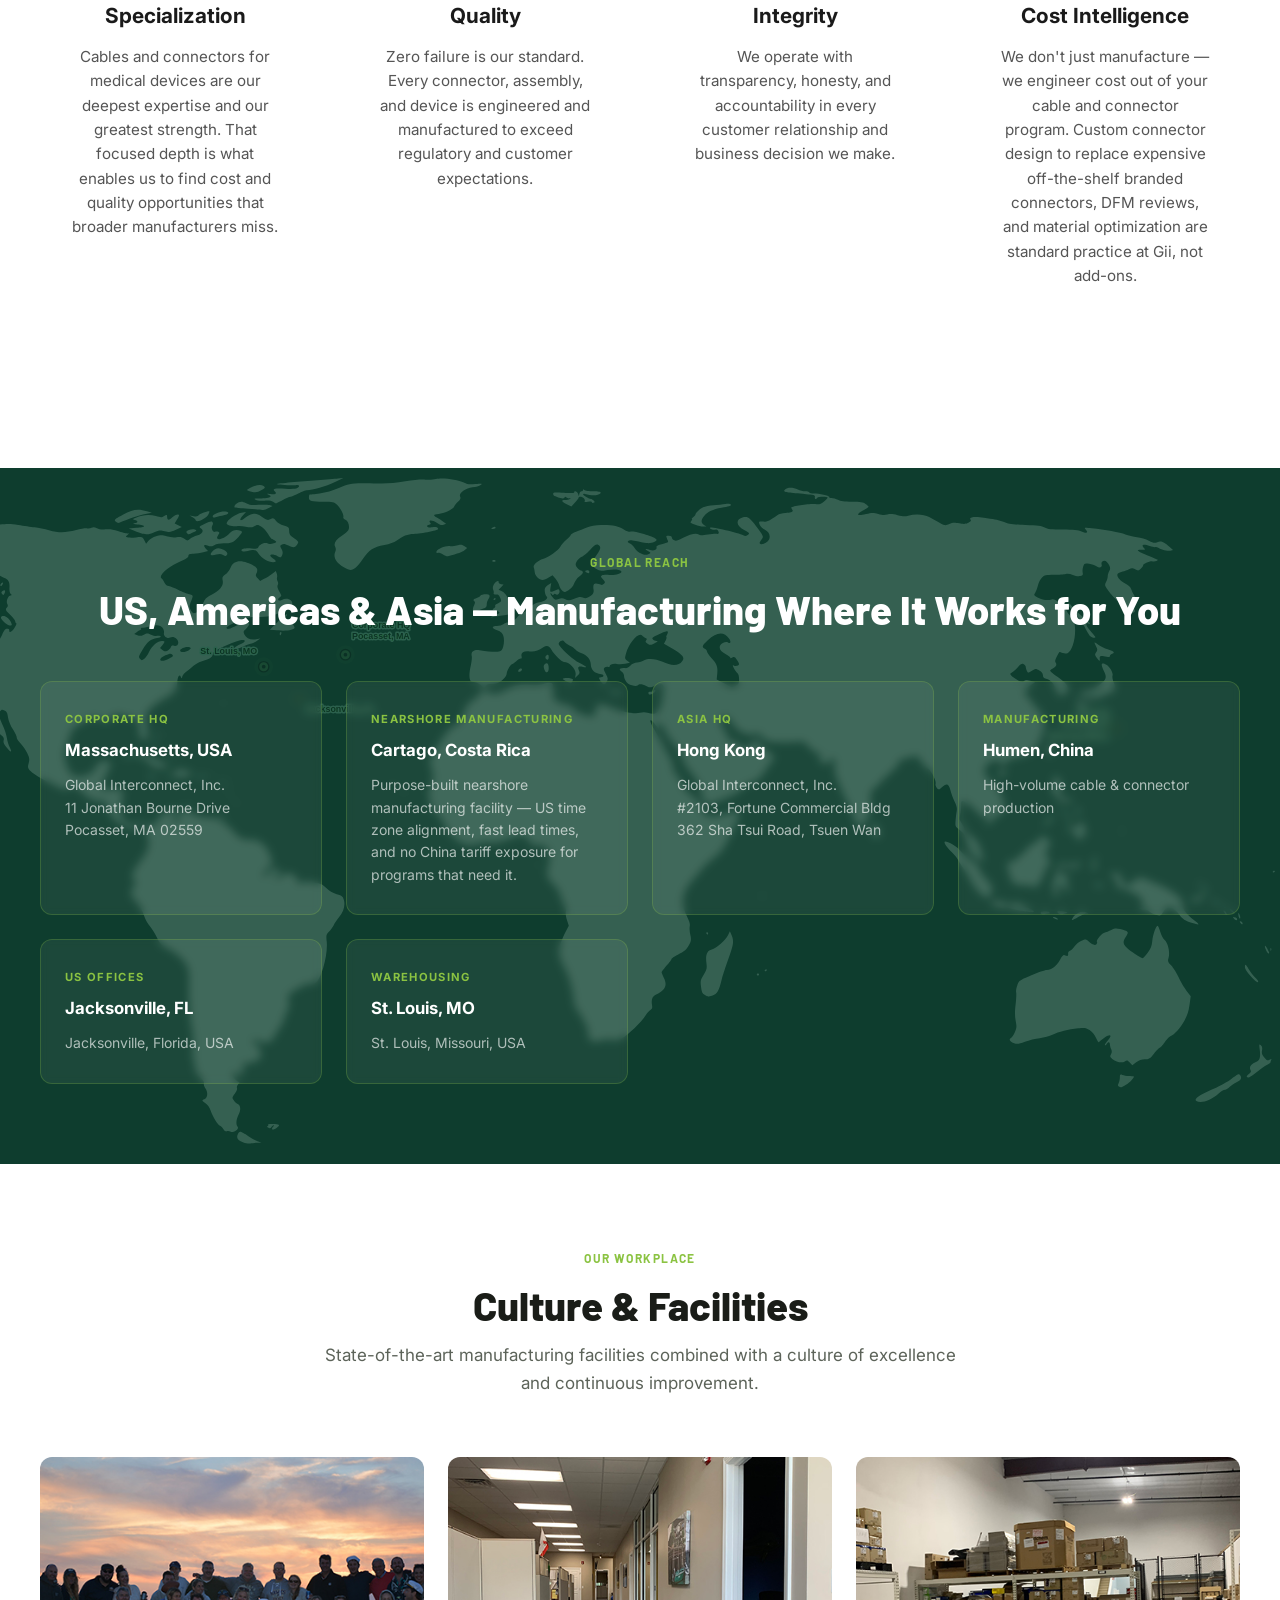
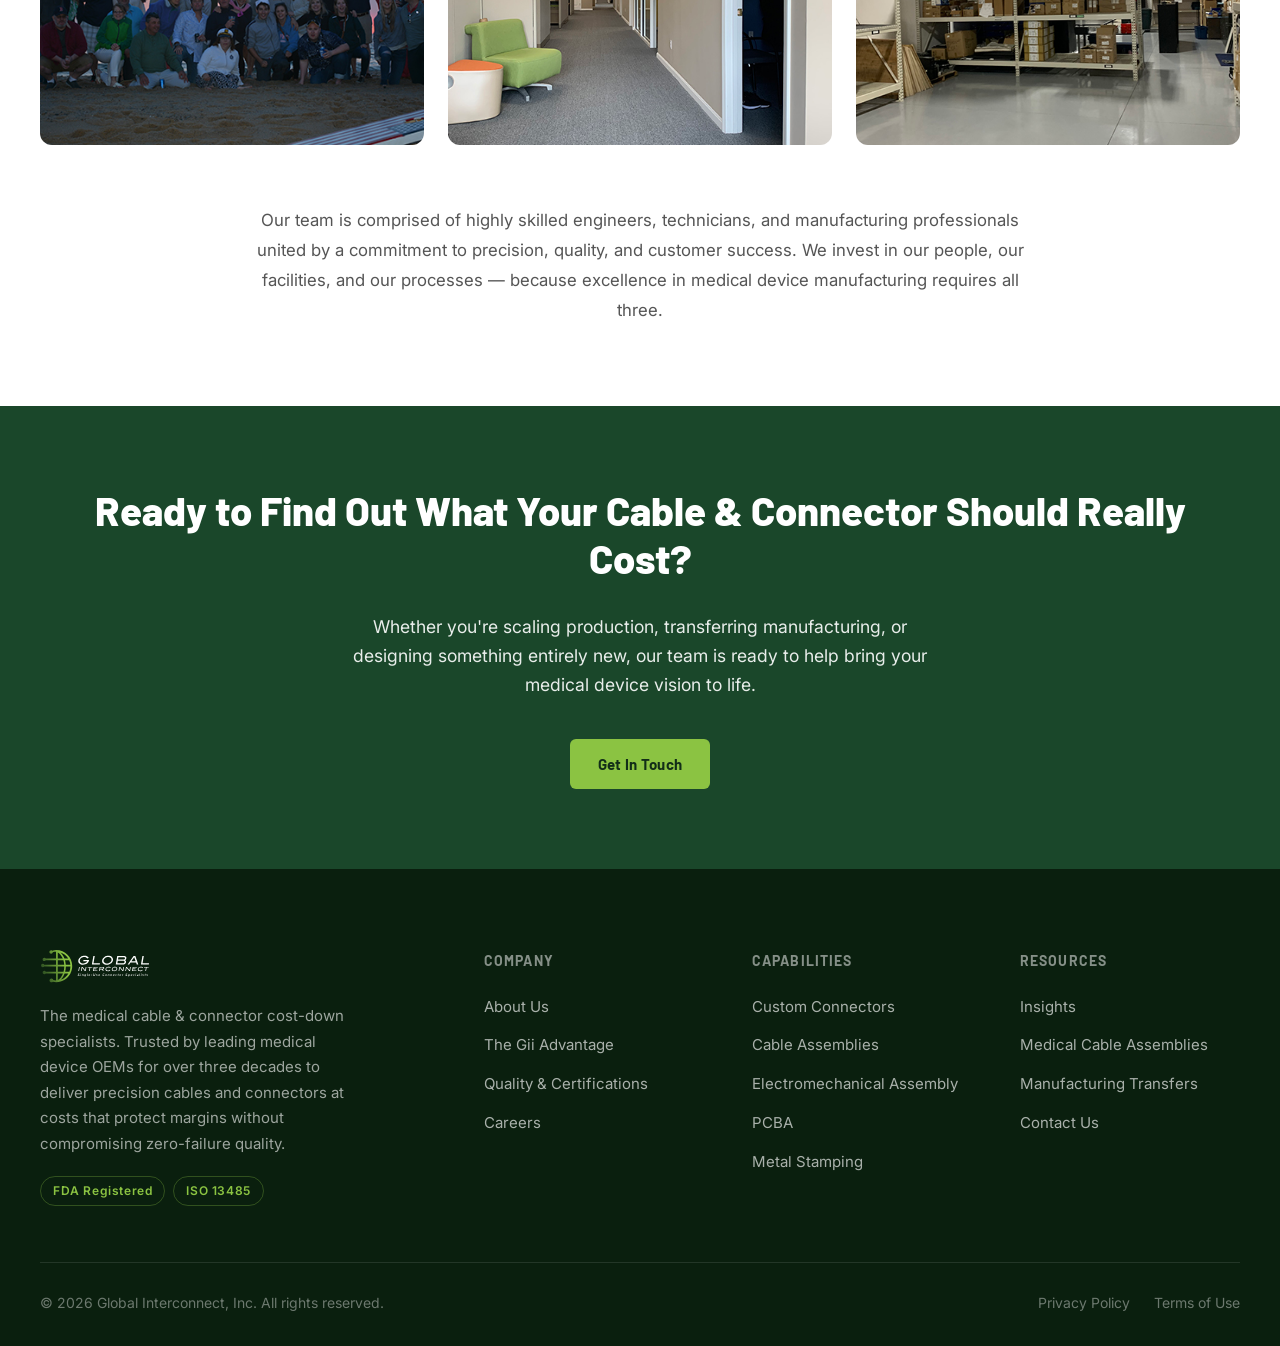
==== commit 94b4cc4f: "Changing all CTA BG color to proper green" ====
--- a/about.html
+++ b/about.html
@@ -216,7 +216,7 @@
     }
 
     .about-section.bg-dark {
-      background-color: #1a2a1a;
+      background-color: #1a472a;
       color: white;
     }
 
--- a/assets/css/style.css
+++ b/assets/css/style.css
@@ -67,7 +67,7 @@
 .section-pad { padding-block: var(--section-pad); }
 
 .bg-light   { background: var(--gray-100); }
-.bg-dark    { background: var(--green-dark); }
+.bg-dark    { background: #1a472a; }
 
 .section-eyebrow {
   display: inline-block;
@@ -182,7 +182,7 @@
 }
 
 .nav-logo { display: flex; align-items: center; flex-shrink: 0; }
-.logo-img { height: 38px; width: auto; }
+.logo-img { height: 52px; width: auto; }
 
 .nav-links {
   display: flex;
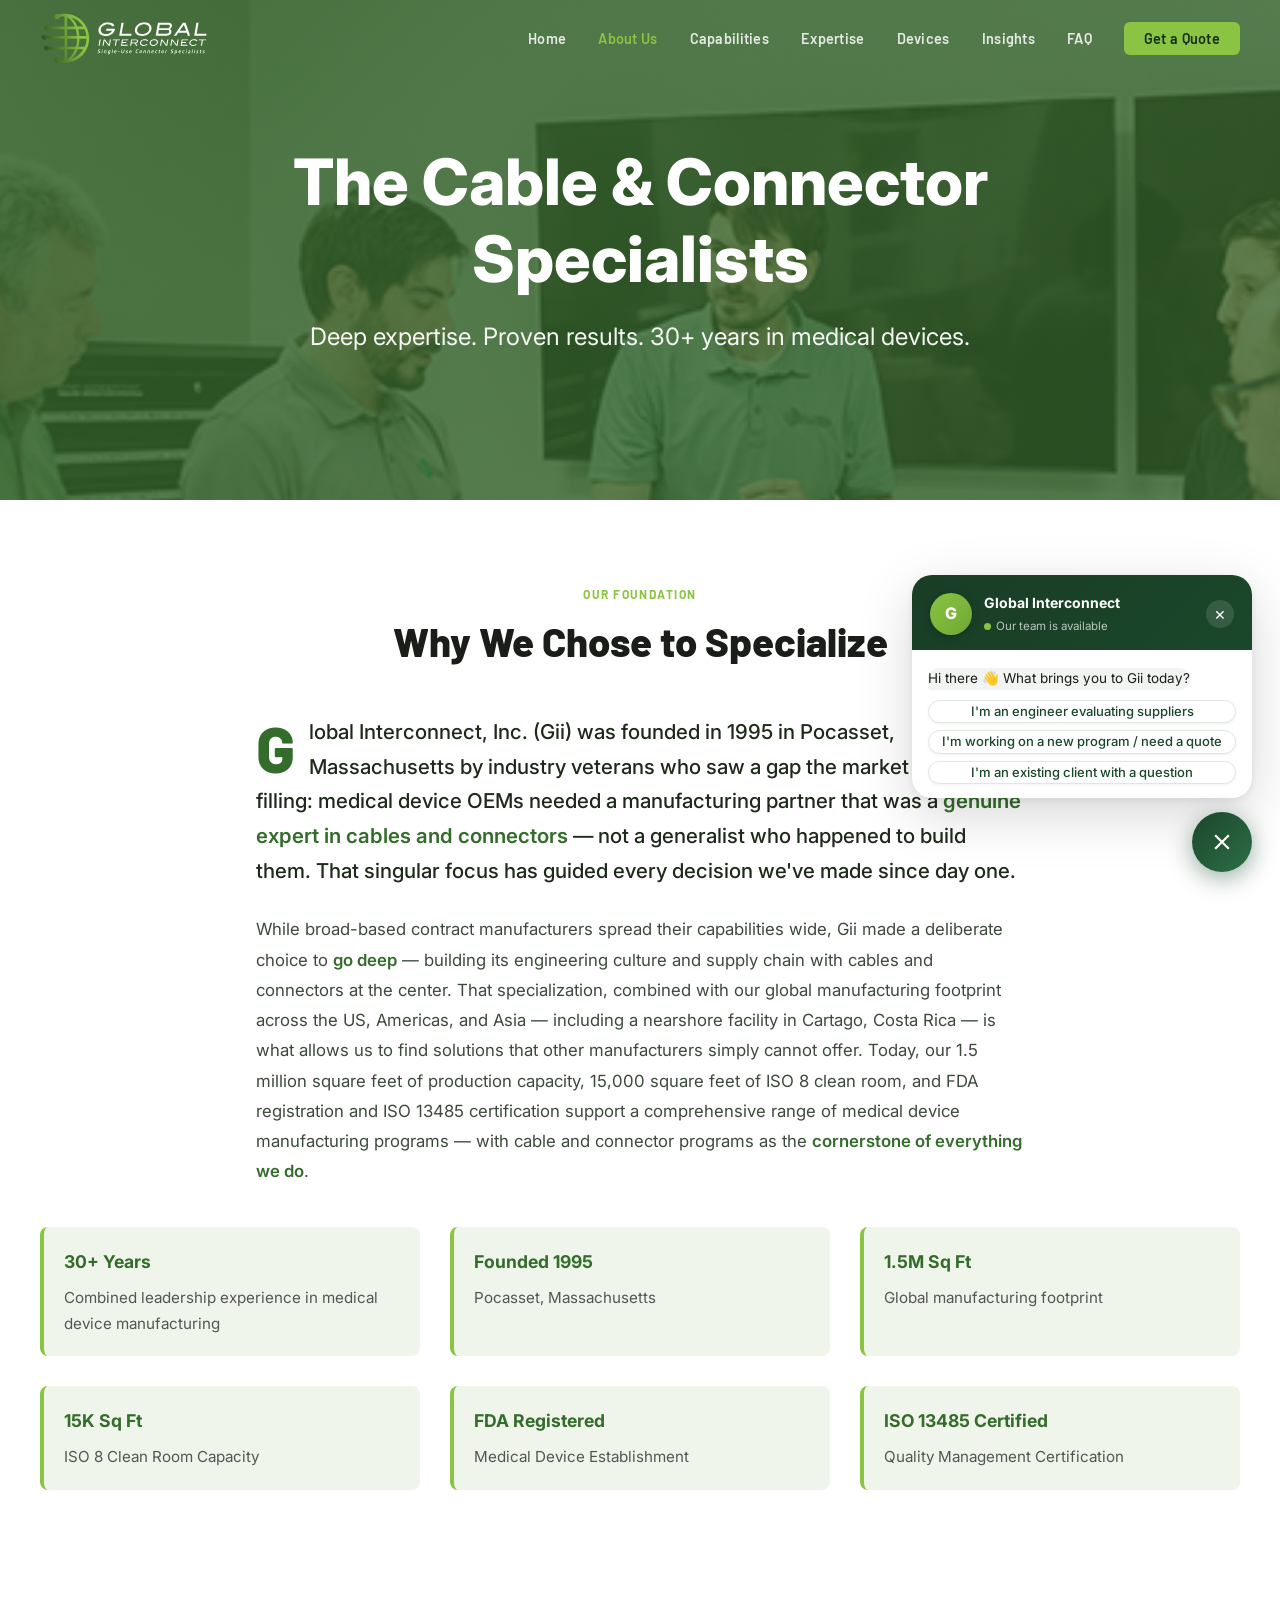
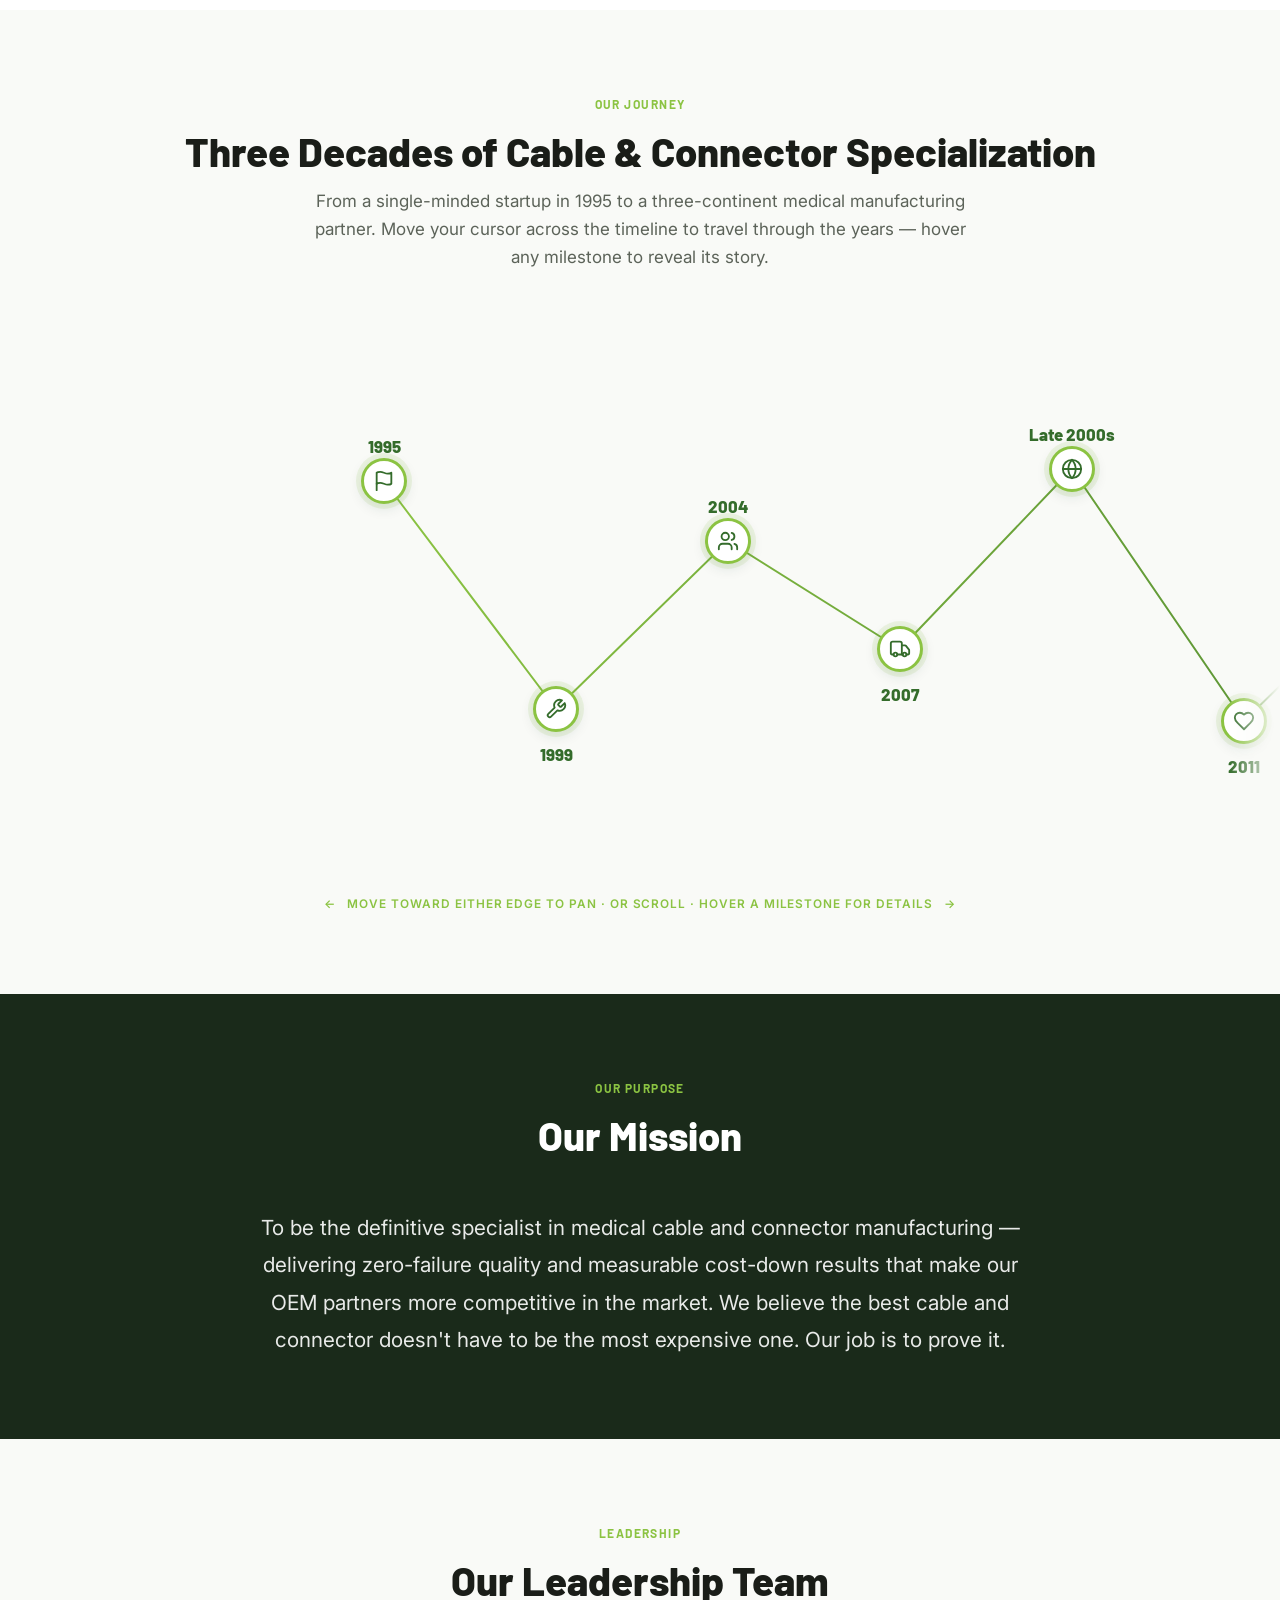
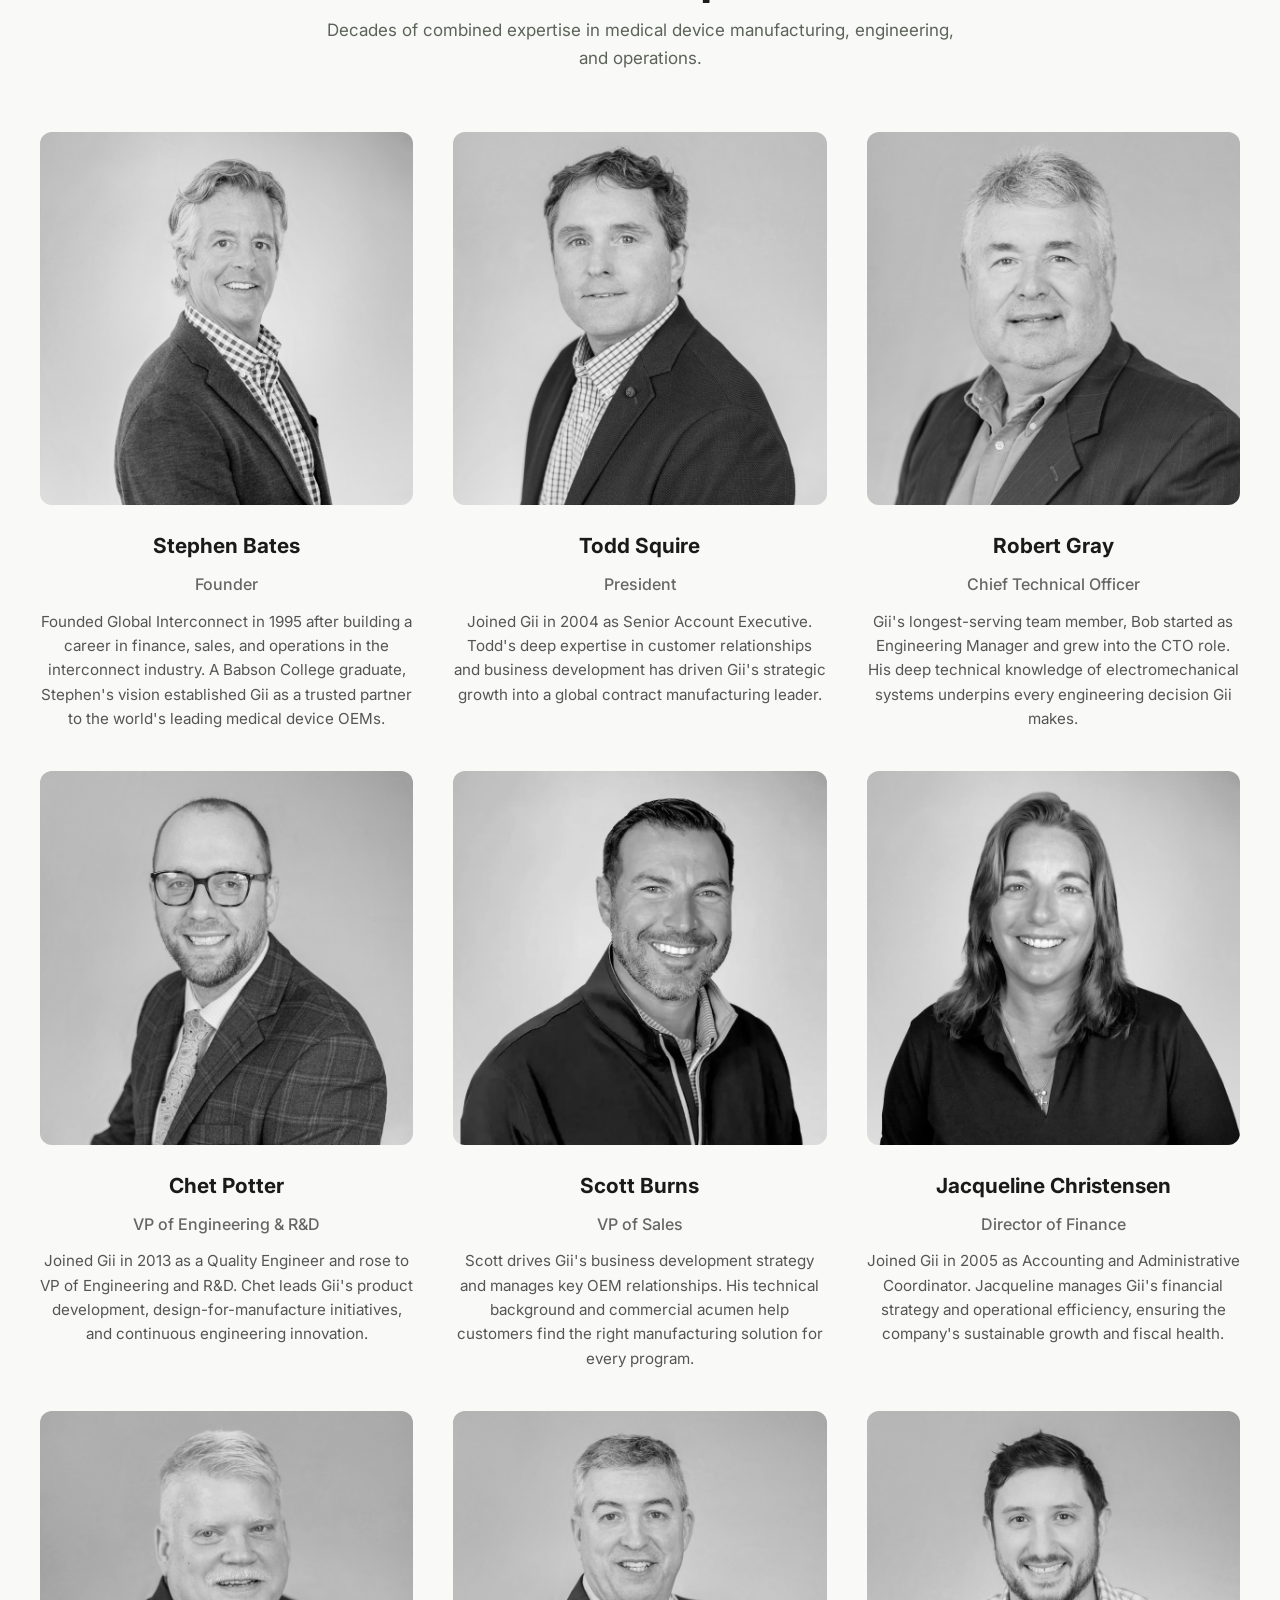
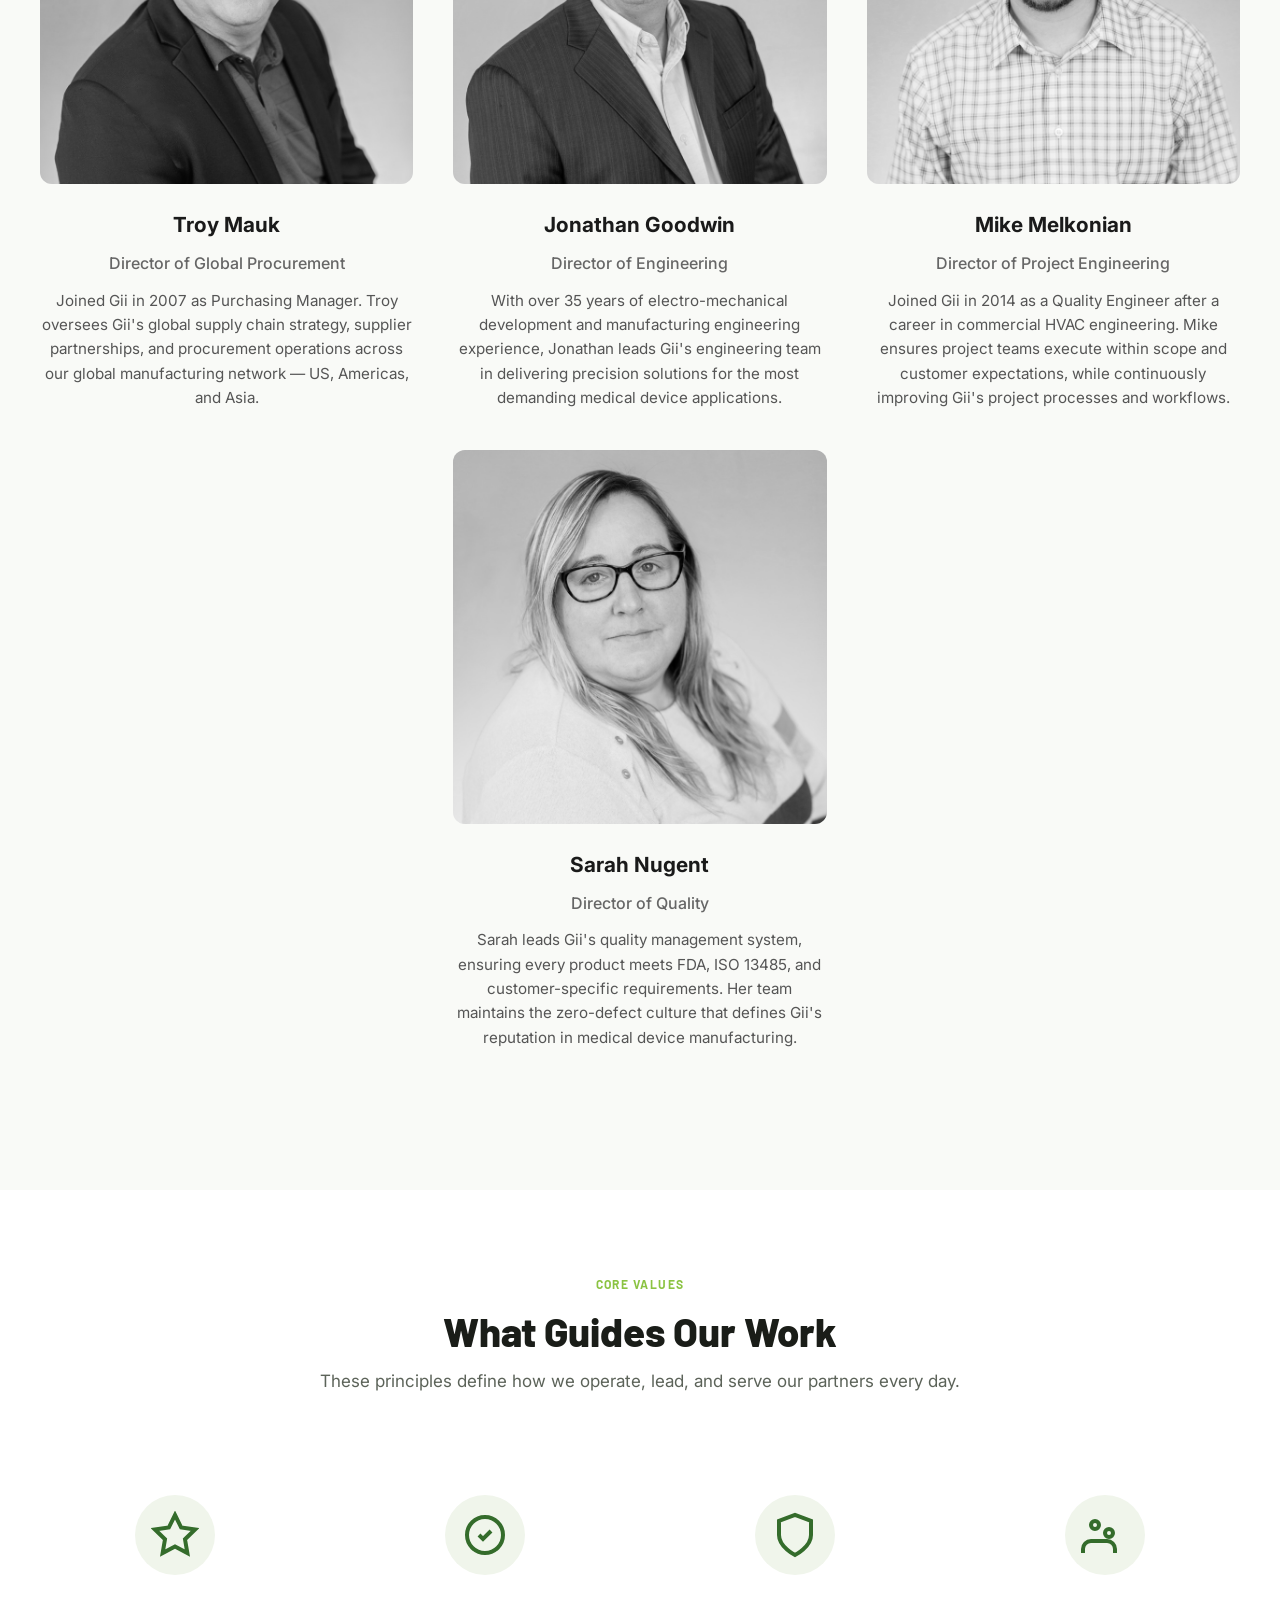
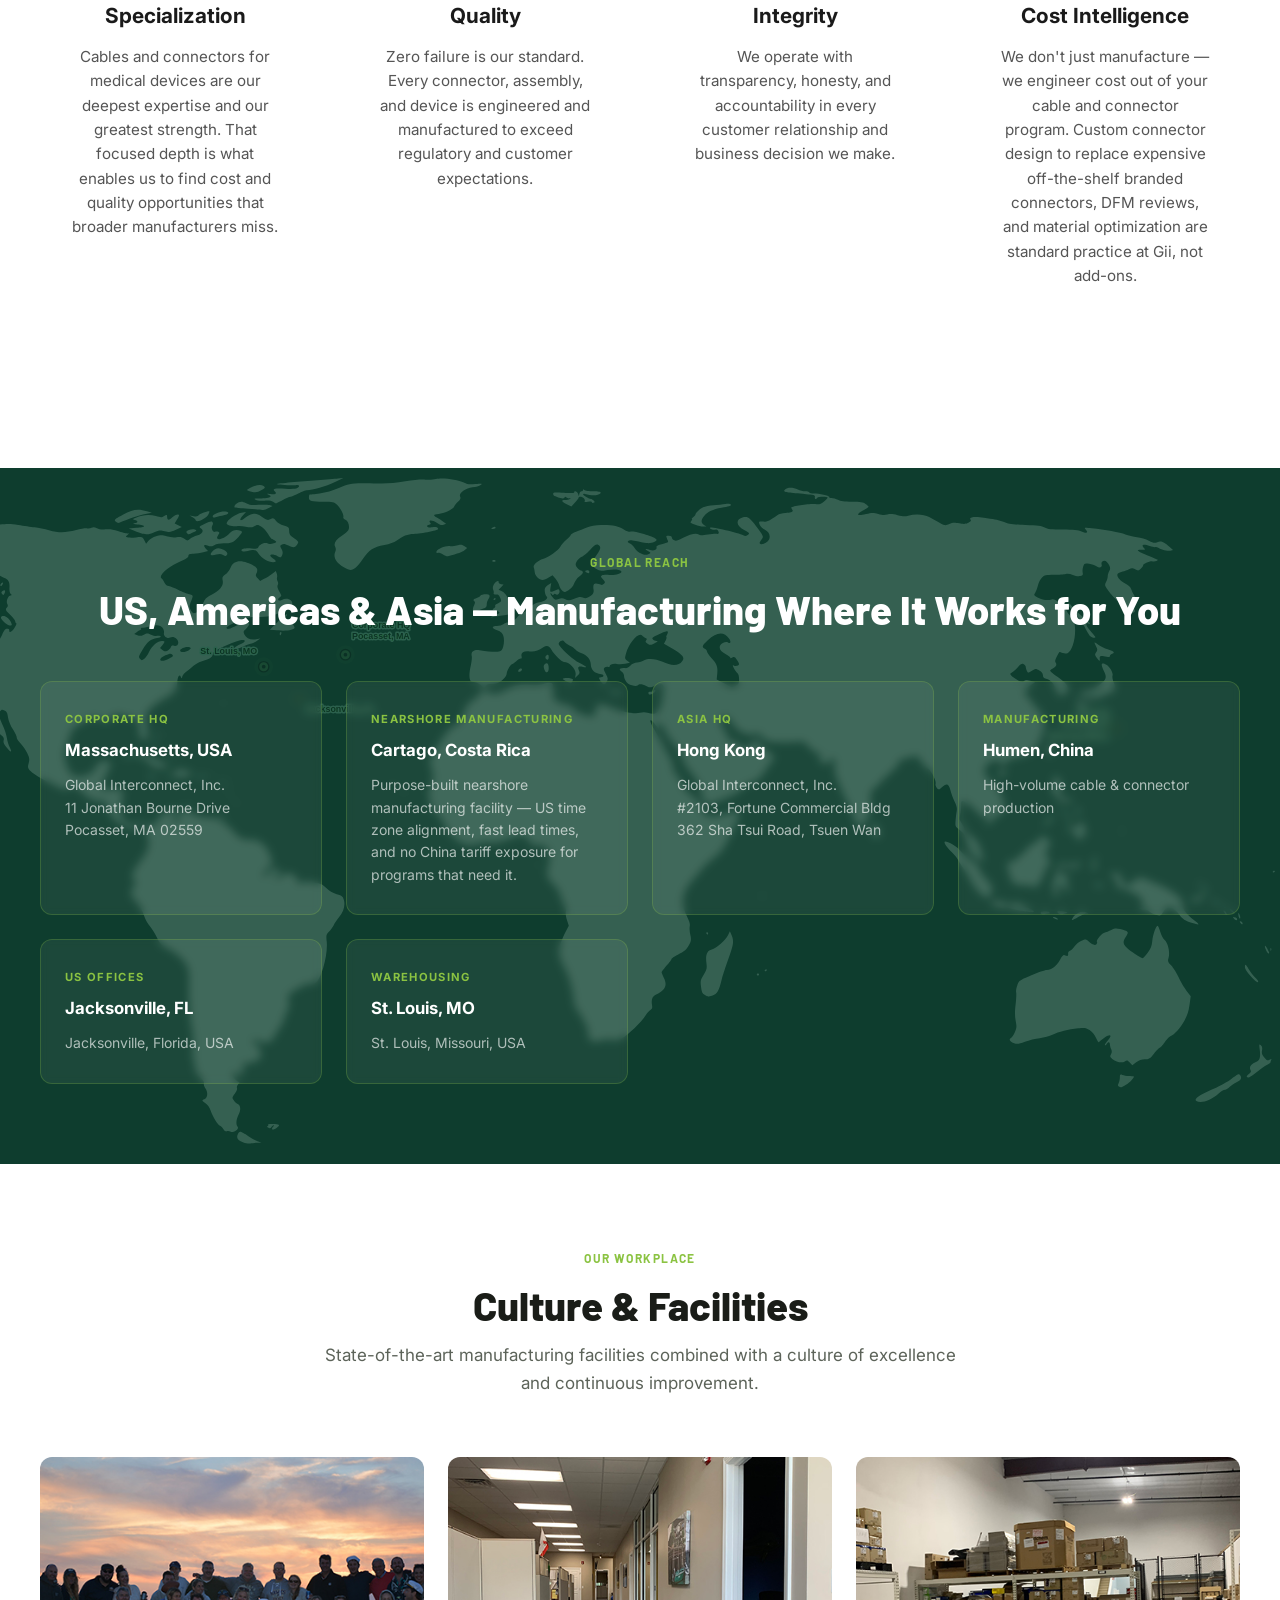
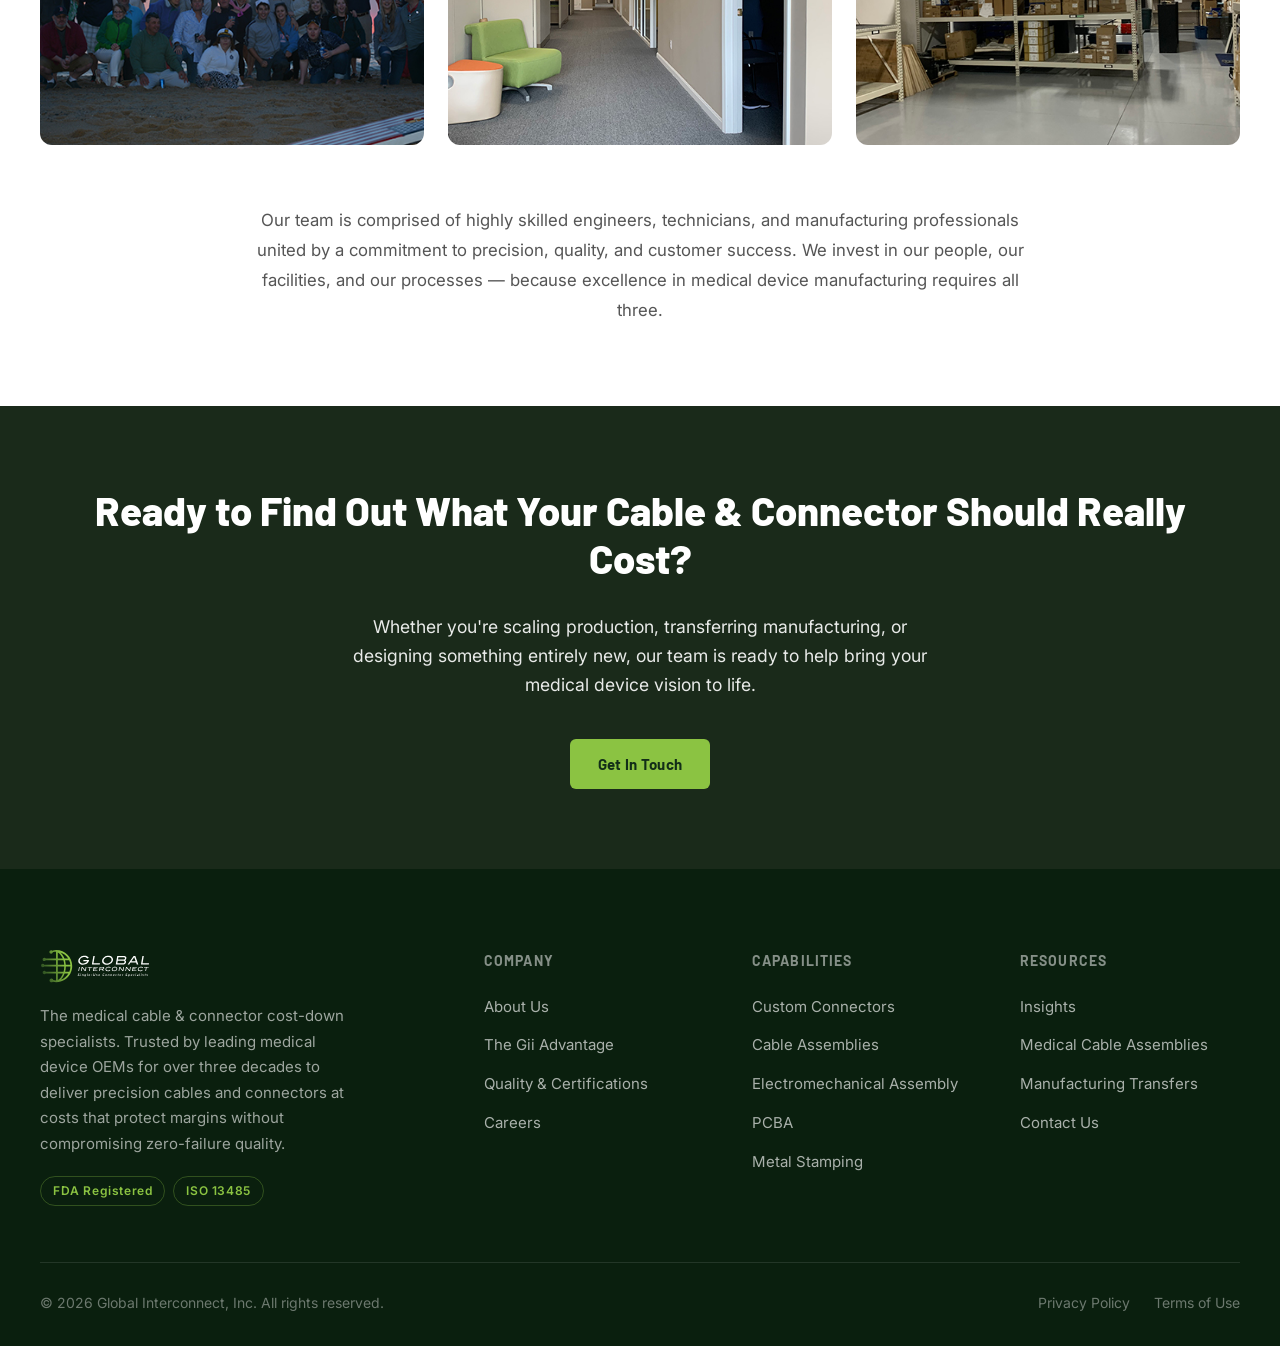
==== commit d29f7bd4: "Changing colors back" ====
--- a/about.html
+++ b/about.html
@@ -216,7 +216,7 @@
     }
 
     .about-section.bg-dark {
-      background-color: #1a472a;
+      background-color: #1a2a1a;
       color: white;
     }
 
--- a/assets/css/style.css
+++ b/assets/css/style.css
@@ -67,7 +67,7 @@
 .section-pad { padding-block: var(--section-pad); }
 
 .bg-light   { background: var(--gray-100); }
-.bg-dark    { background: #1a472a; }
+.bg-dark    { background: var(--green-dark); }
 
 .section-eyebrow {
   display: inline-block;
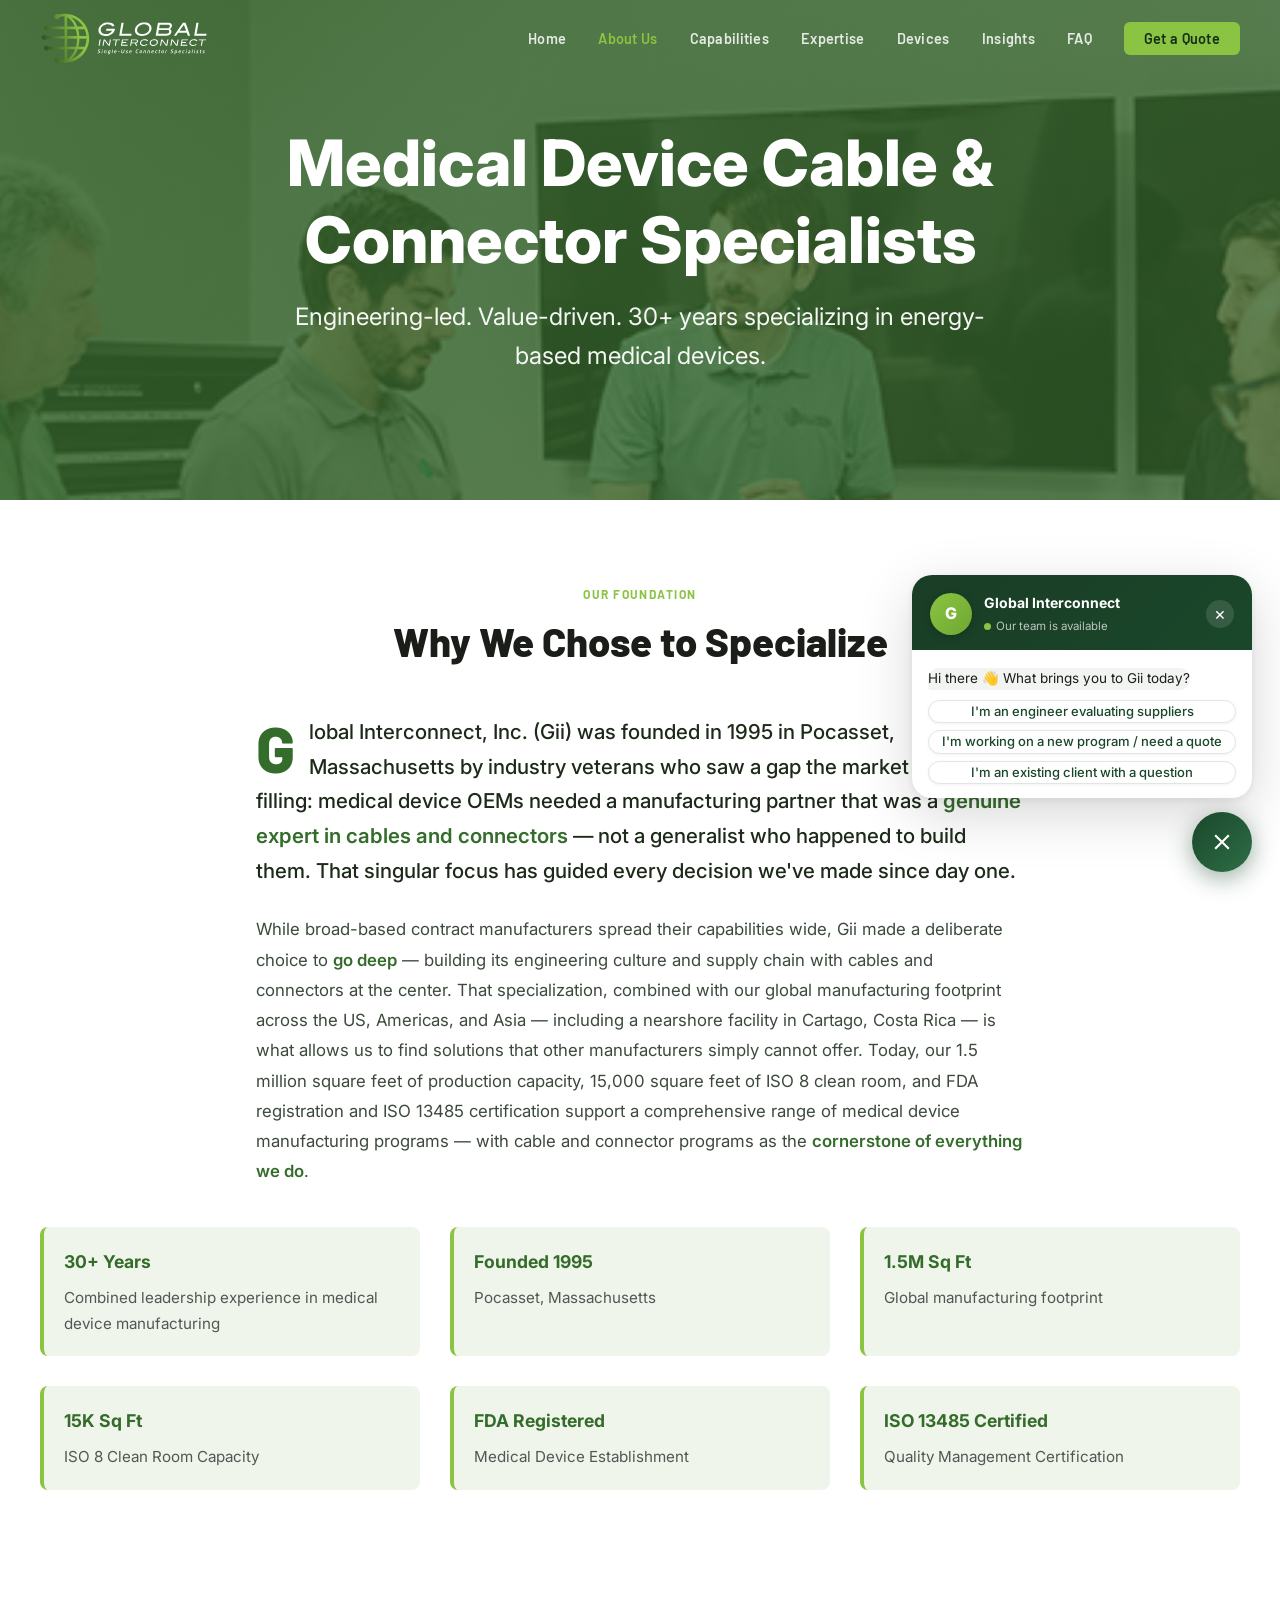
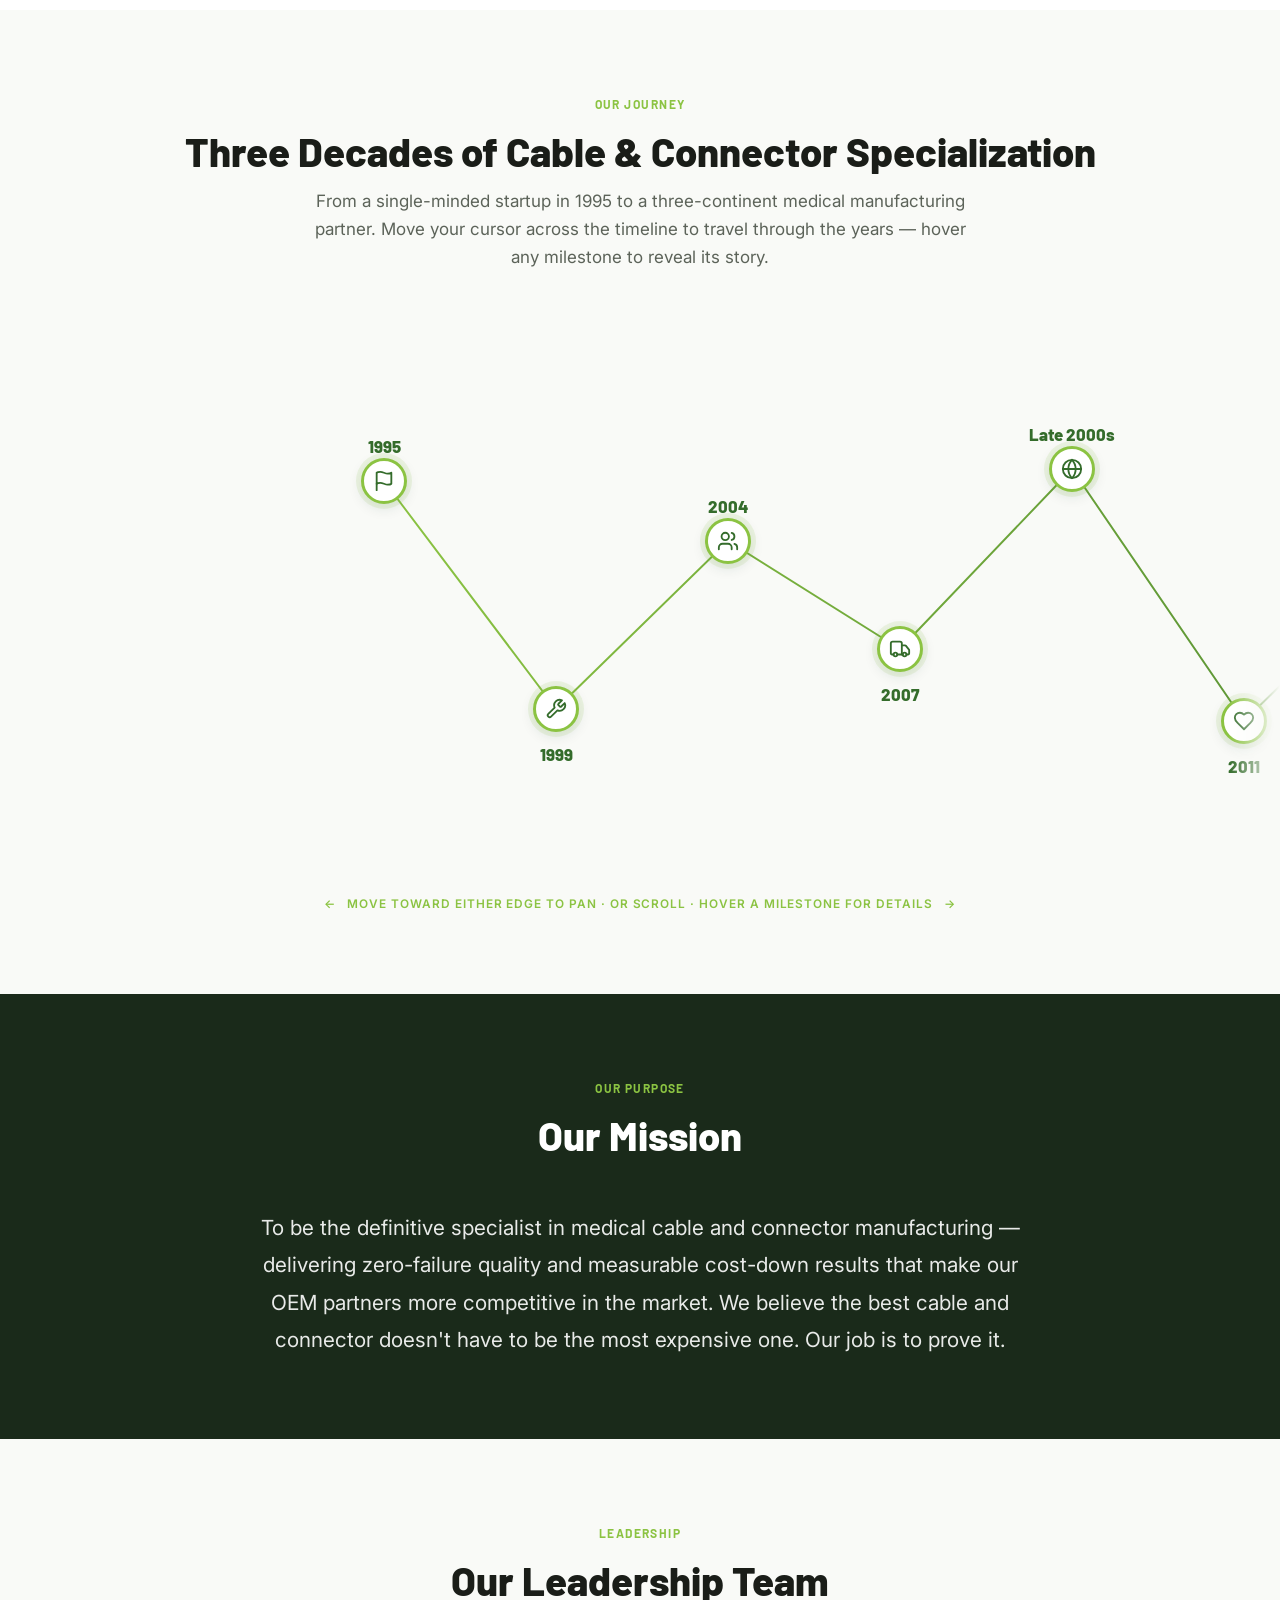
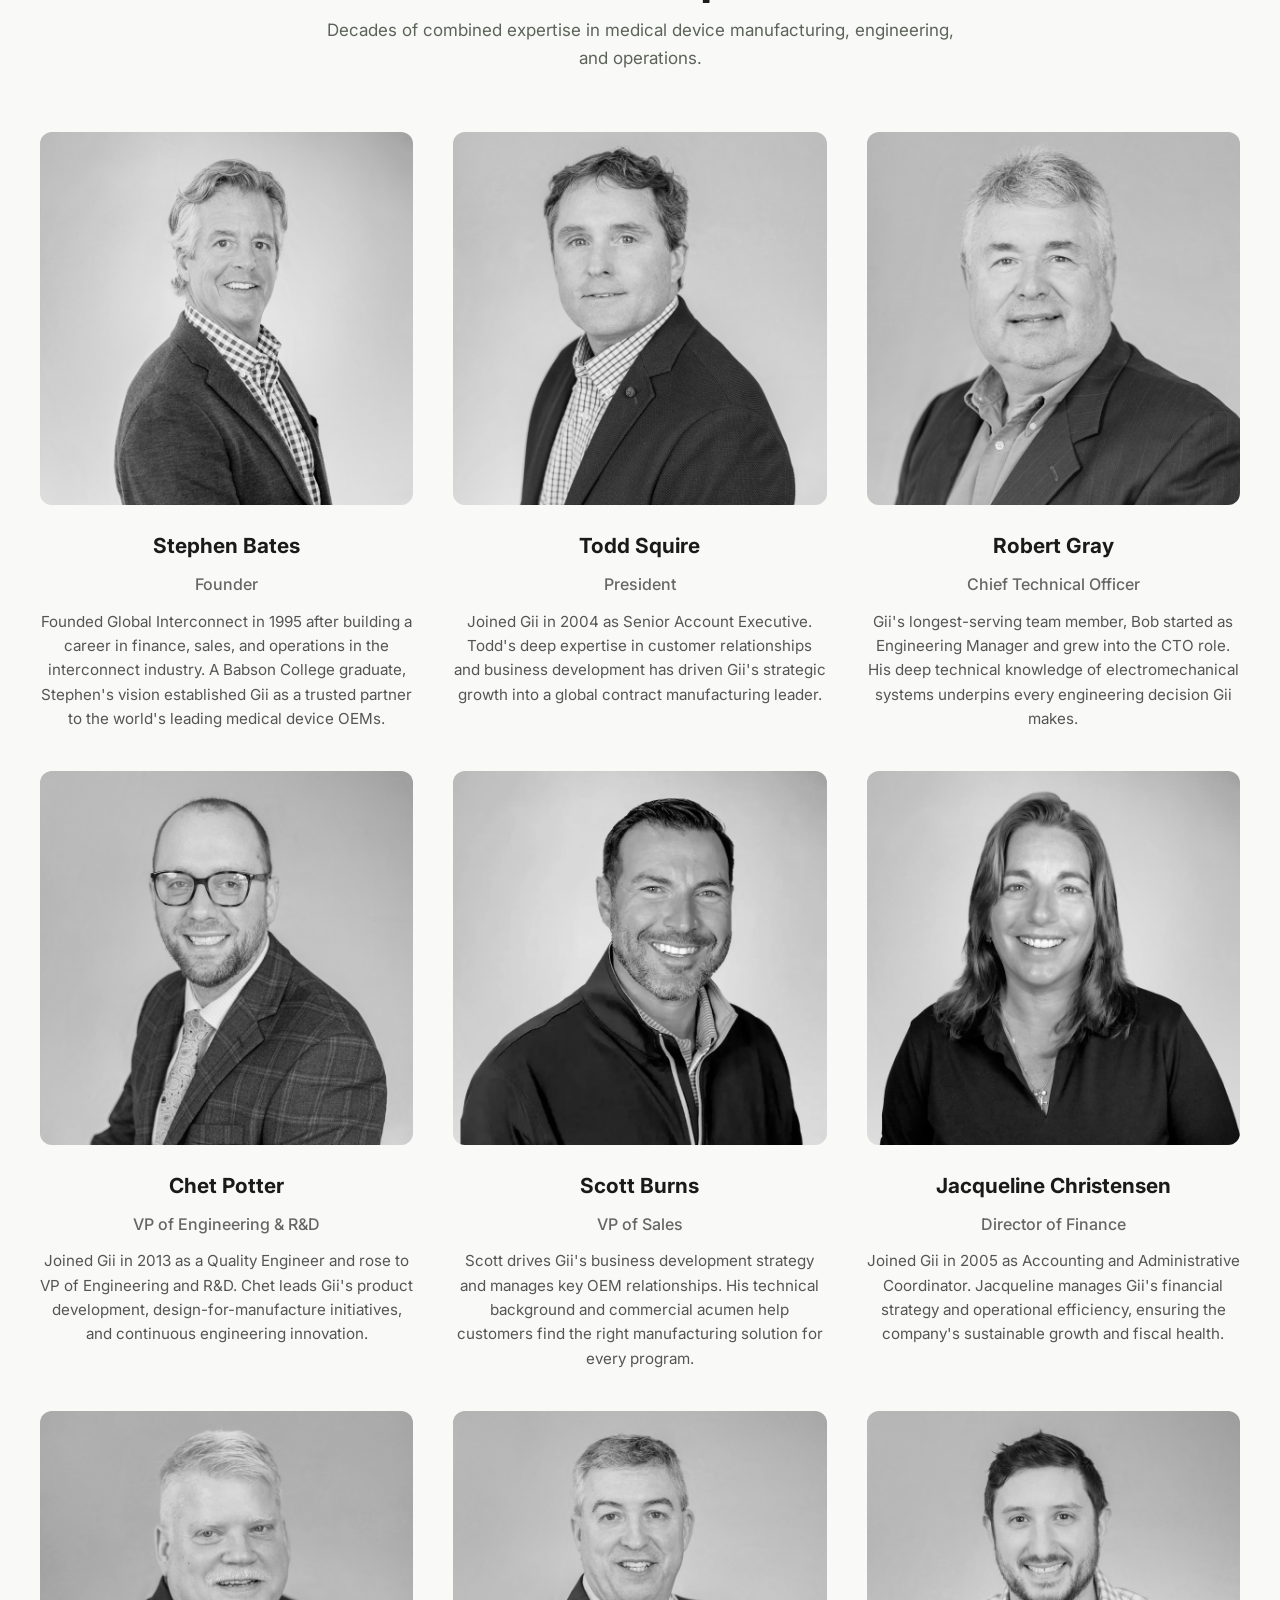
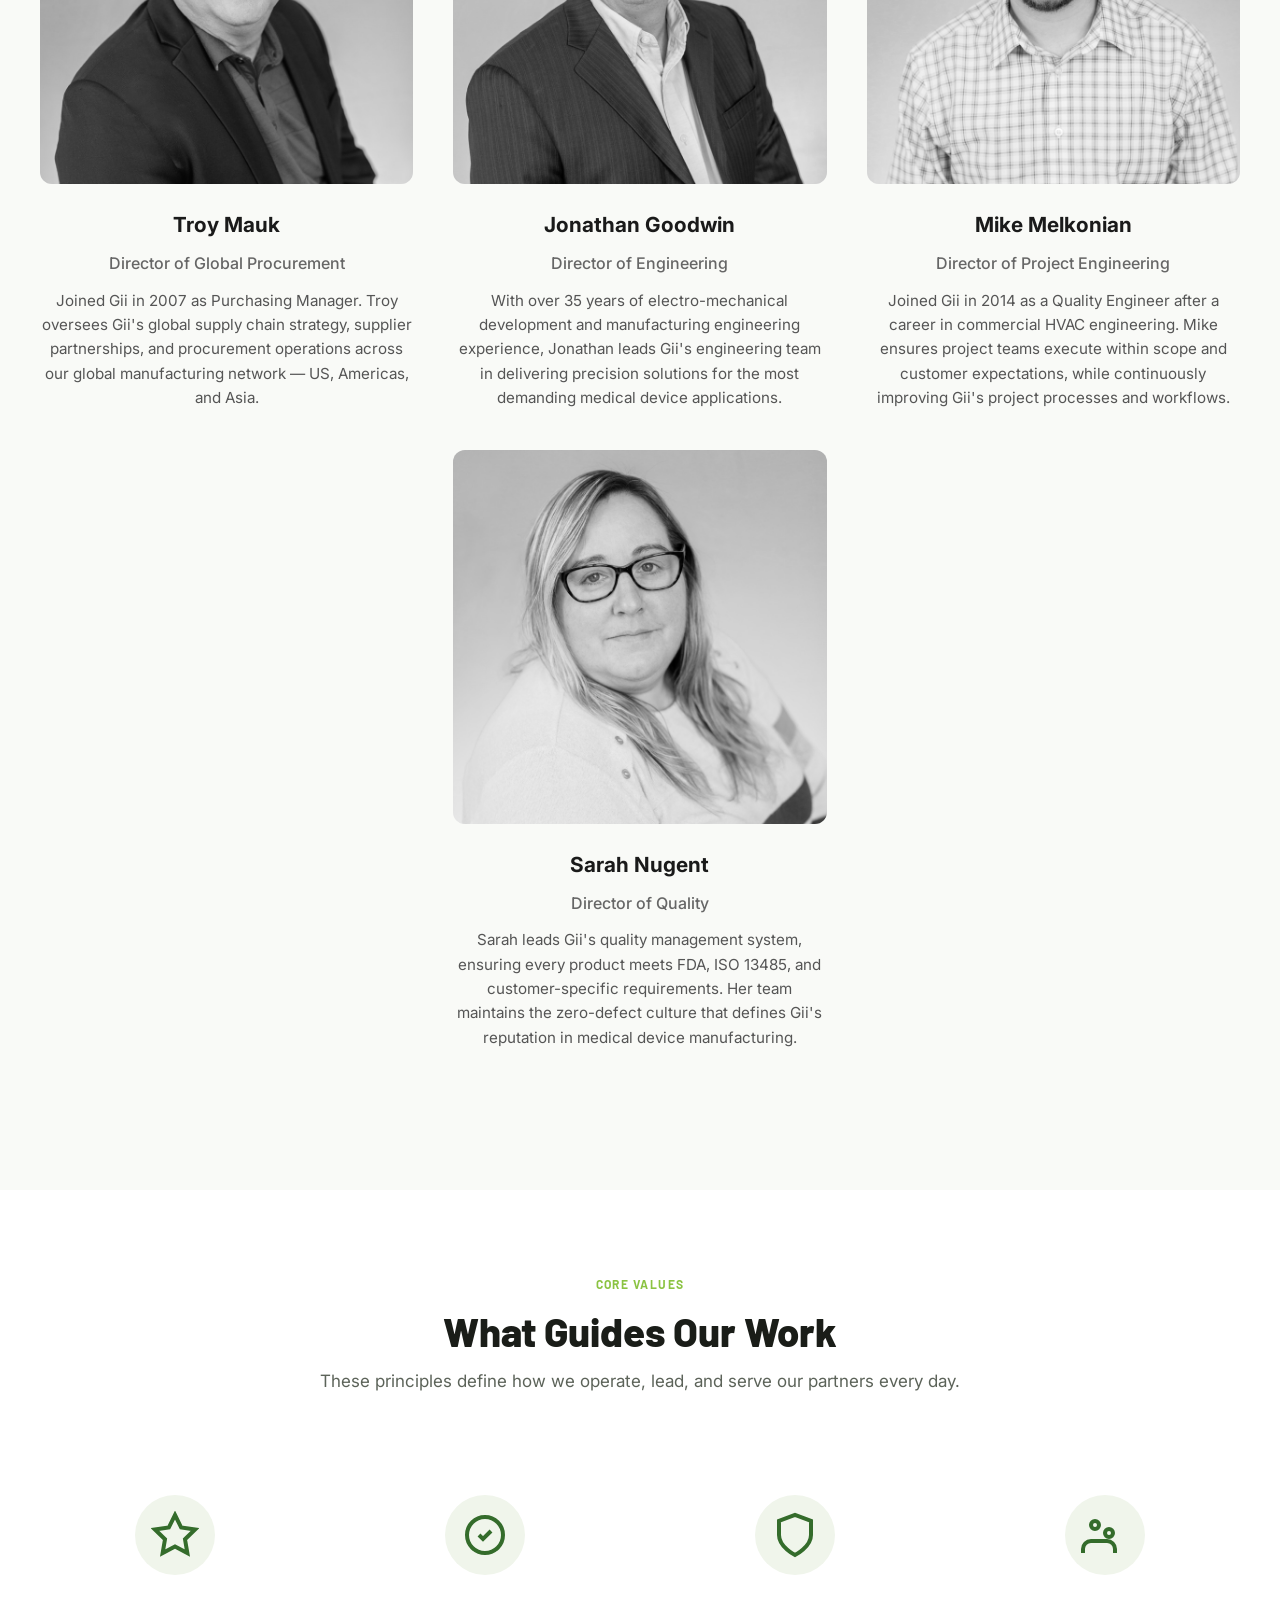
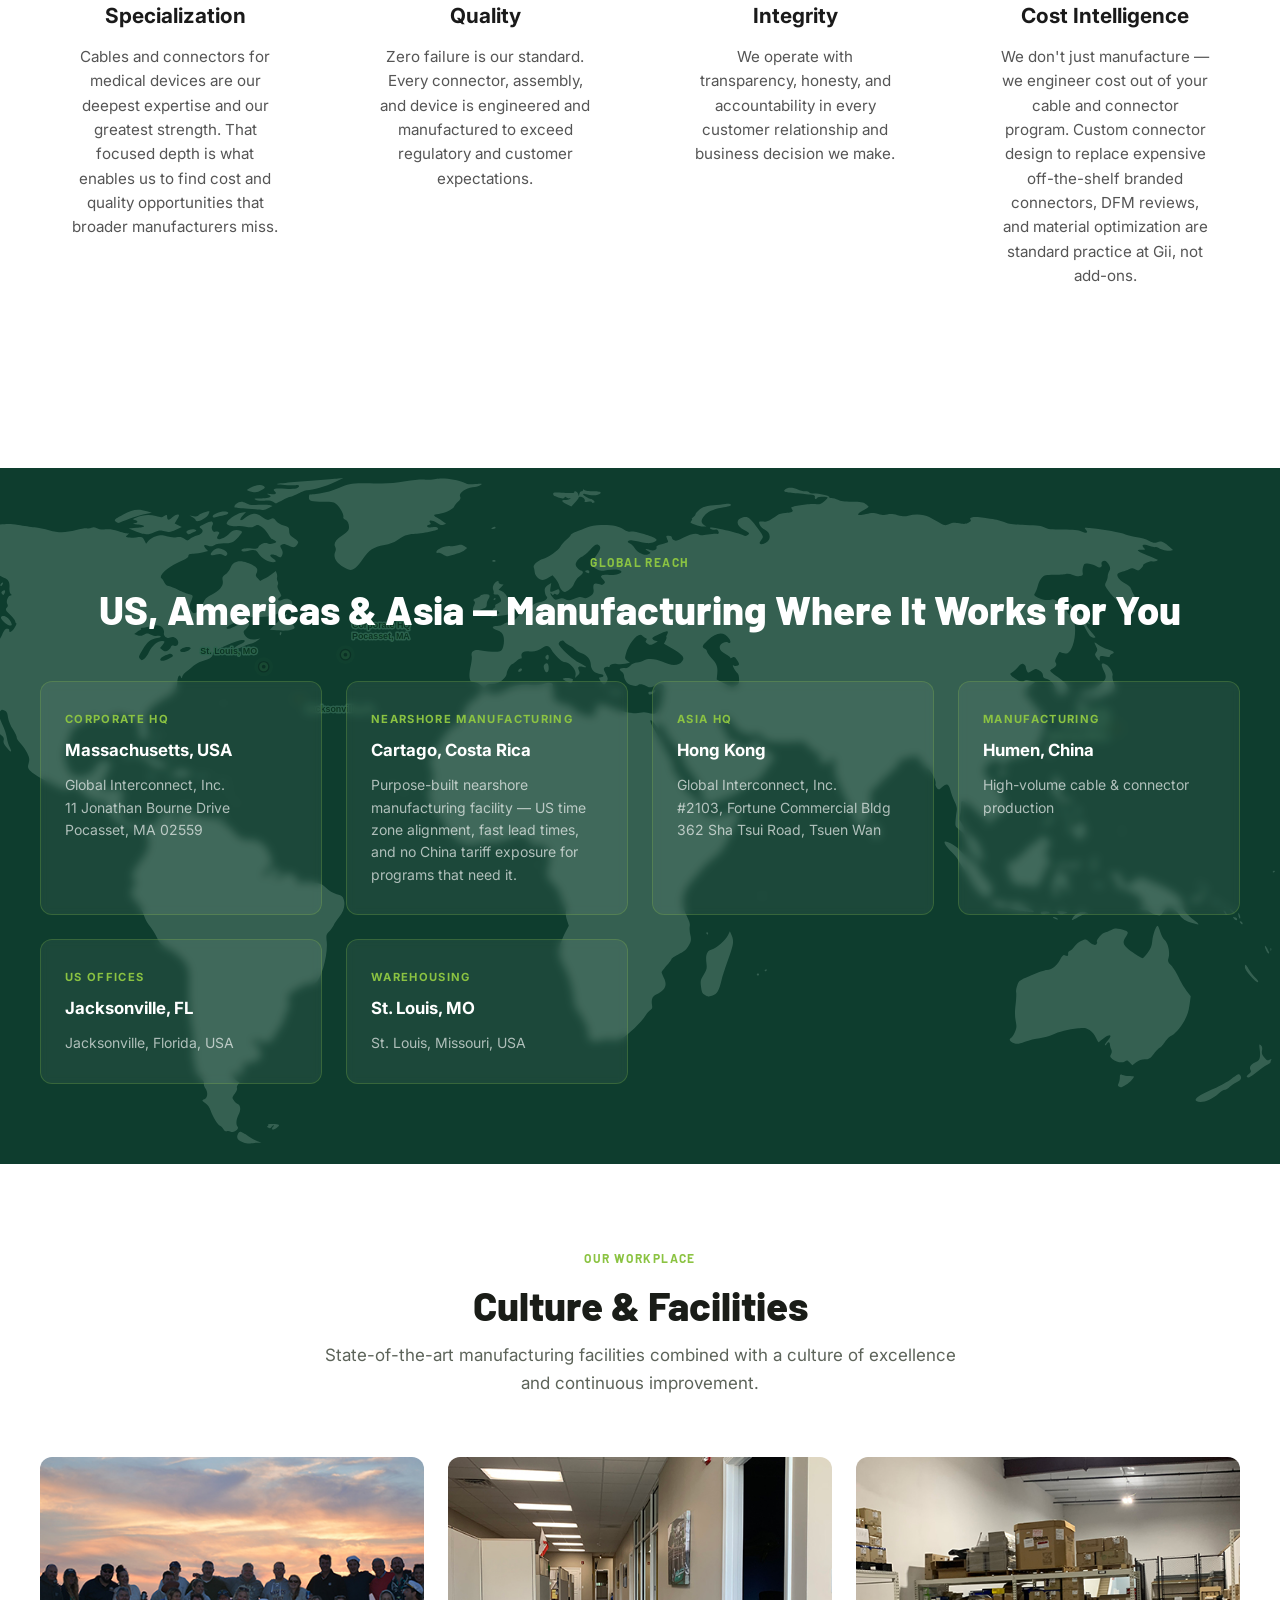
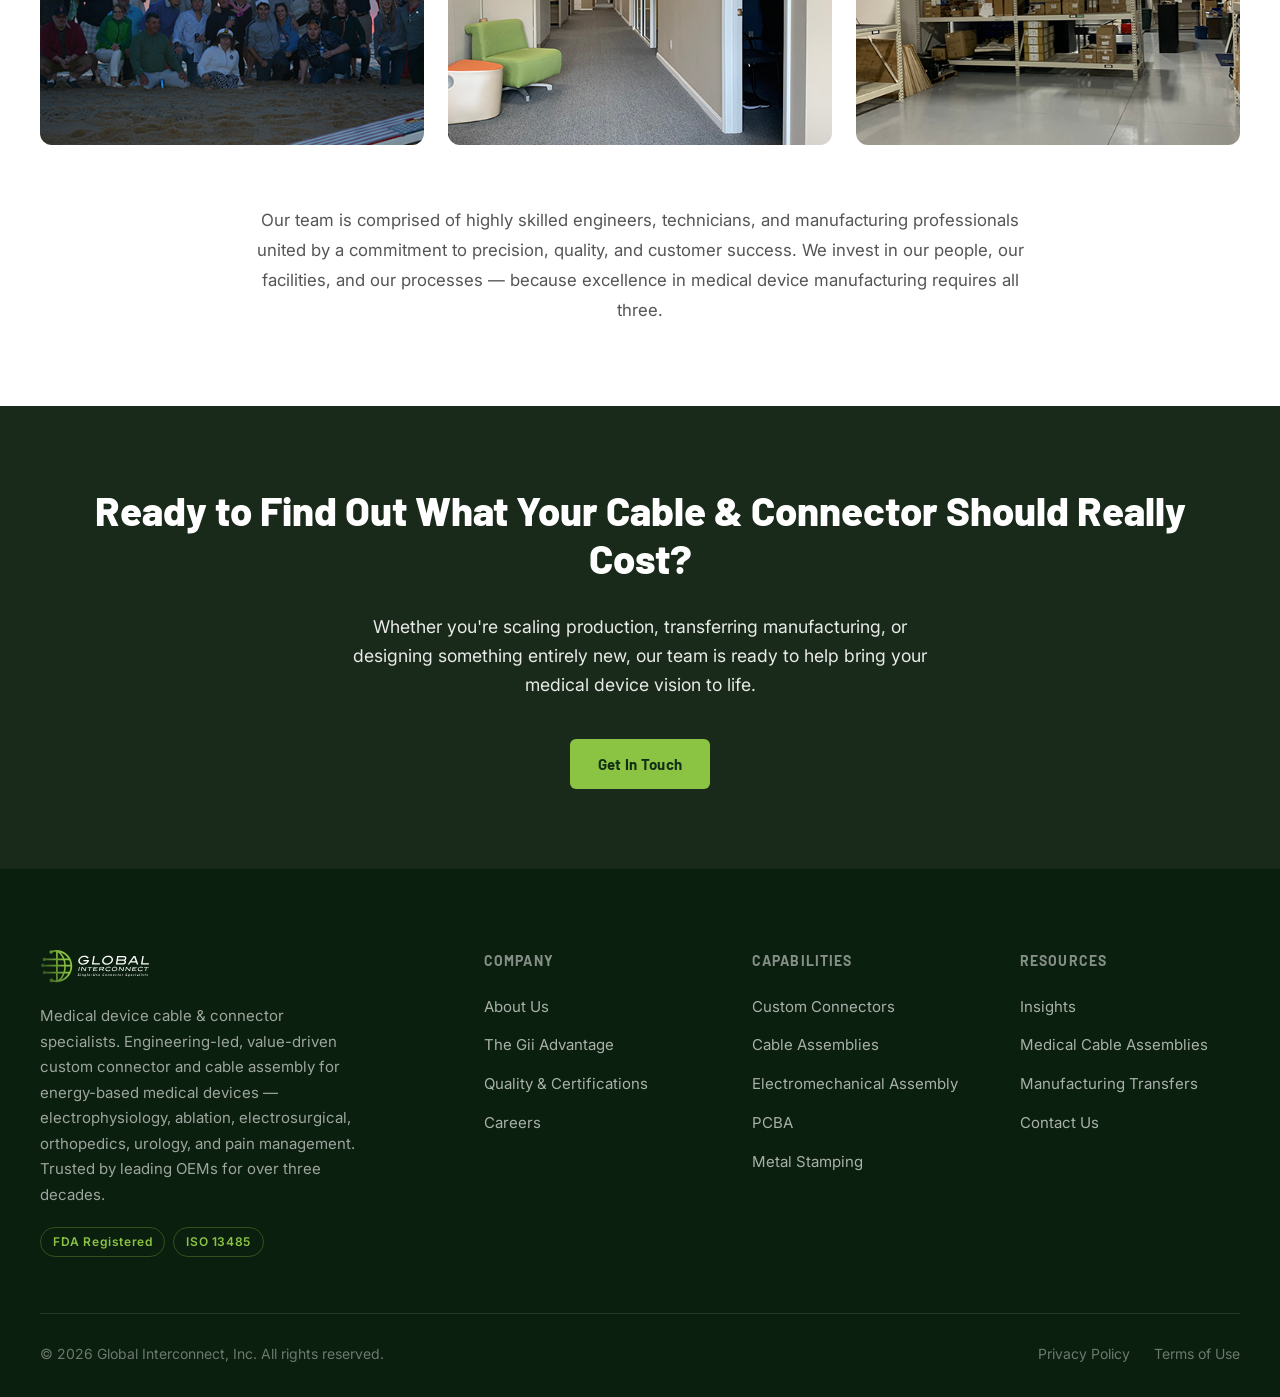
==== commit ad01e913: "Total Site Rework Based on Meeting Rewrote all text based on Sales team meeting in Lab. Still has pl" ====
--- a/about.html
+++ b/about.html
@@ -3,19 +3,19 @@
 <head>
   <meta charset="UTF-8" />
   <meta name="viewport" content="width=device-width, initial-scale=1.0" />
-  <meta name="description" content="About Global Interconnect, Inc. (Gii) — 30+ years engineering custom medical cables and connectors for leading OEMs. FDA-registered, ISO 13485 certified. US engineering, nearshore Costa Rica, and Asia manufacturing." />
-  <title>About Us | Global Interconnect, Inc. | Medical Cable &amp; Connector Specialists</title>
+  <meta name="description" content="About Global Interconnect, Inc. (Gii) — engineering-led cable &amp; connector specialists for energy-based medical devices spanning electrophysiology, ablation, electrosurgical, orthopedics, urology, and pain management. 30+ years, FDA-registered, ISO 13485 certified." />
+  <title>About Us | Global Interconnect, Inc. | Medical Device Cable &amp; Connector Specialists</title>
   <!-- Open Graph -->
   <meta property="og:type"        content="website" />
   <meta property="og:site_name"   content="Global Interconnect, Inc." />
   <meta property="og:url"         content="https://www.globalinterconnect.com/about/" />
-  <meta property="og:title"       content="About Gii | 30+ Years of Medical Cable &amp; Connector Engineering" />
-  <meta property="og:description" content="Global Interconnect has spent three decades building deep specialization in medical cable and connector engineering — with US leadership, nearshore Costa Rica manufacturing, and a $7M proven track record." />
+  <meta property="og:title"       content="About Gii | Medical Device Cable &amp; Connector Specialists" />
+  <meta property="og:description" content="Engineering-led cable &amp; connector specialists for energy-based medical devices — electrophysiology, ablation, electrosurgical, orthopedics, urology, and pain management. 30+ years, FDA-registered, ISO 13485." />
   <meta property="og:image"       content="https://www.globalinterconnect.com/assets/images/team/facility-1.jpg" />
   <!-- Twitter Card -->
   <meta name="twitter:card"        content="summary_large_image" />
-  <meta name="twitter:title"       content="About Gii | Medical Cable &amp; Connector Specialists" />
-  <meta name="twitter:description" content="30+ years engineering custom medical cables and connectors. FDA-registered, ISO 13485. US, Costa Rica, and Asia manufacturing." />
+  <meta name="twitter:title"       content="About Gii | Medical Device Cable &amp; Connector Specialists" />
+  <meta name="twitter:description" content="Engineering-led custom cable &amp; connector sub-assemblies for energy-based medical devices. FDA-registered, ISO 13485. US, Costa Rica, and Asia." />
   <link rel="icon" type="image/png" href="assets/images/favicon.png" />
   <link rel="stylesheet" href="assets/css/style.css" />
   <link rel="preconnect" href="https://fonts.googleapis.com" />
@@ -447,8 +447,8 @@
   <!-- ===== ABOUT HERO BANNER ===== -->
   <section class="about-hero">
     <div class="about-hero-content">
-      <h1>The Cable &amp; Connector Specialists</h1>
-      <p class="subtitle">Deep expertise. Proven results. 30+ years in medical devices.</p>
+      <h1>Medical Device Cable &amp; Connector Specialists</h1>
+      <p class="subtitle">Engineering-led. Value-driven. 30+ years specializing in energy-based medical devices.</p>
     </div>
   </section>
 
@@ -1202,7 +1202,7 @@
       <div class="footer-grid">
         <div class="footer-brand">
           <img src="assets/images/logos/logo-white.svg" alt="Global Interconnect, Inc." class="footer-logo" />
-          <p>The medical cable &amp; connector cost-down specialists. Trusted by leading medical device OEMs for over three decades to deliver precision cables and connectors at costs that protect margins without compromising zero-failure quality.</p>
+          <p>Medical device cable &amp; connector specialists. Engineering-led, value-driven custom connector and cable assembly for energy-based medical devices — electrophysiology, ablation, electrosurgical, orthopedics, urology, and pain management. Trusted by leading OEMs for over three decades.</p>
           <div class="footer-certs">
             <span>FDA Registered</span>
             <span>ISO 13485</span>
